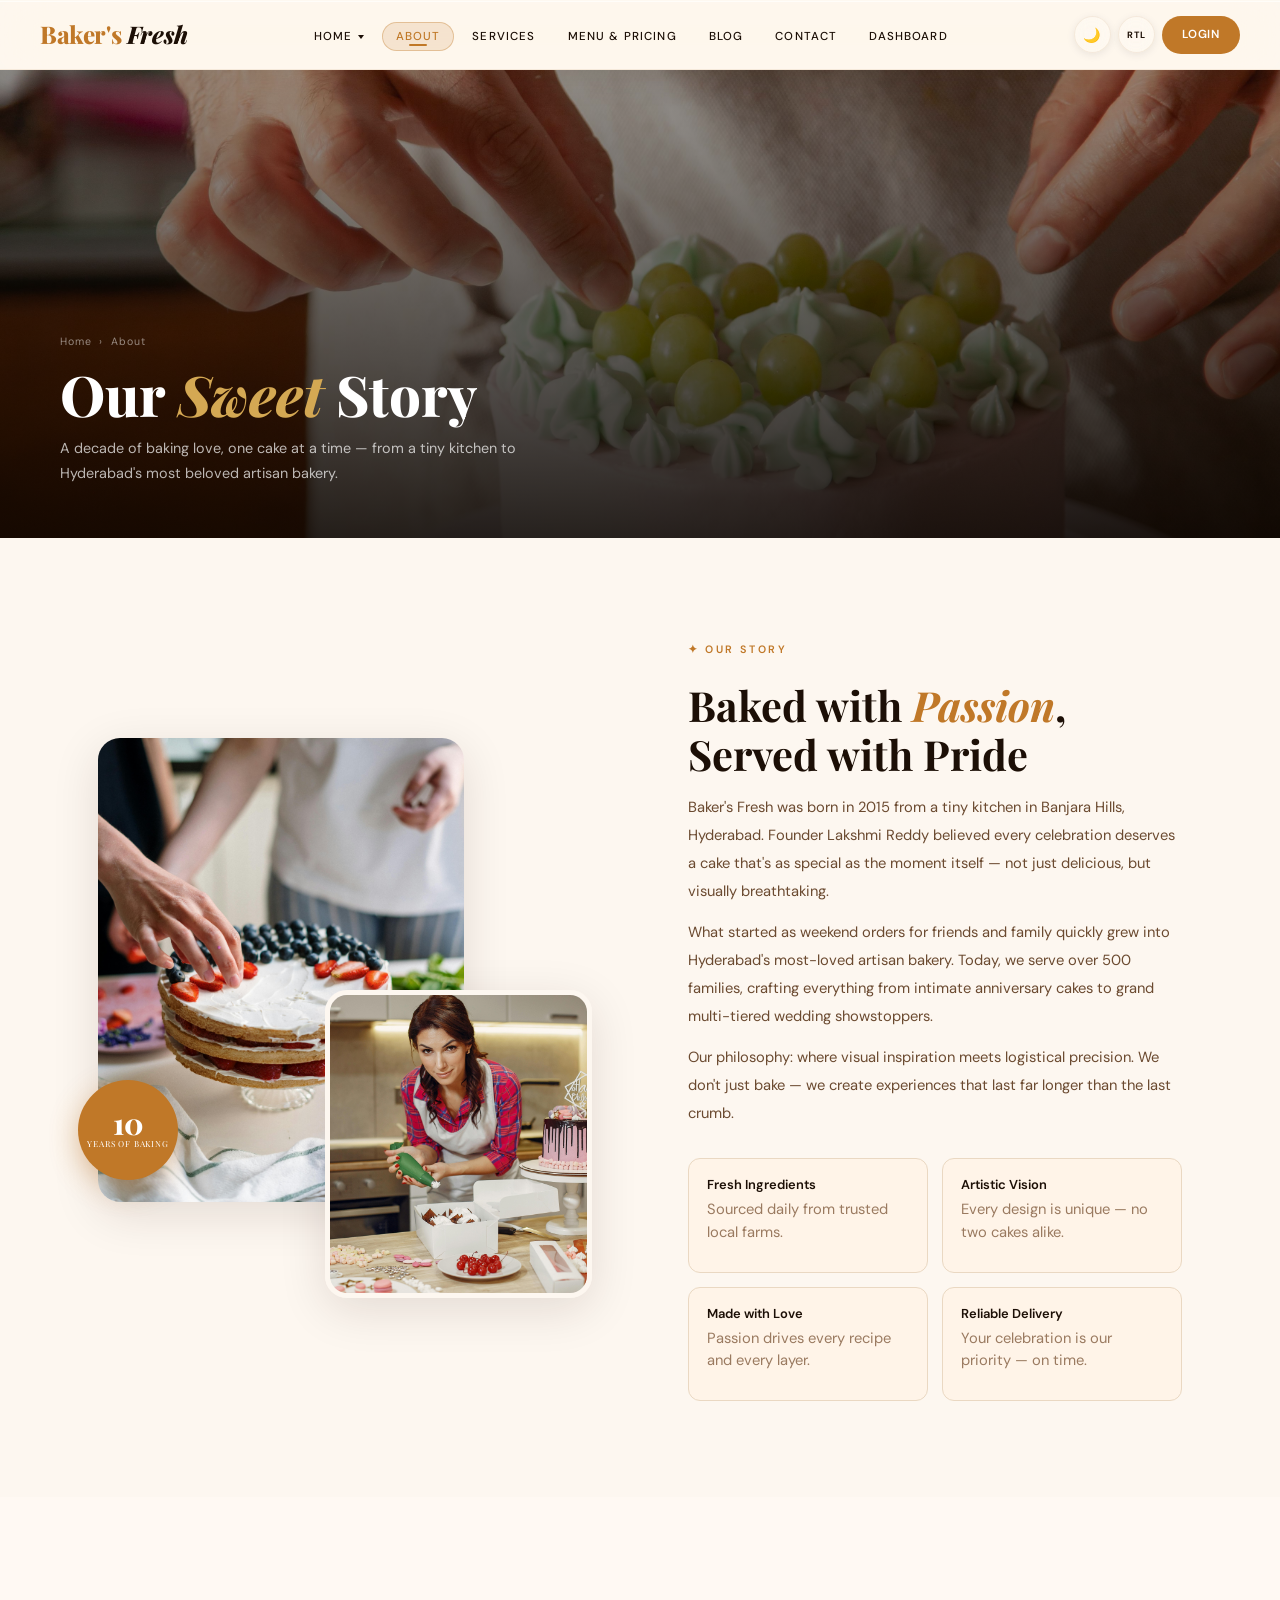
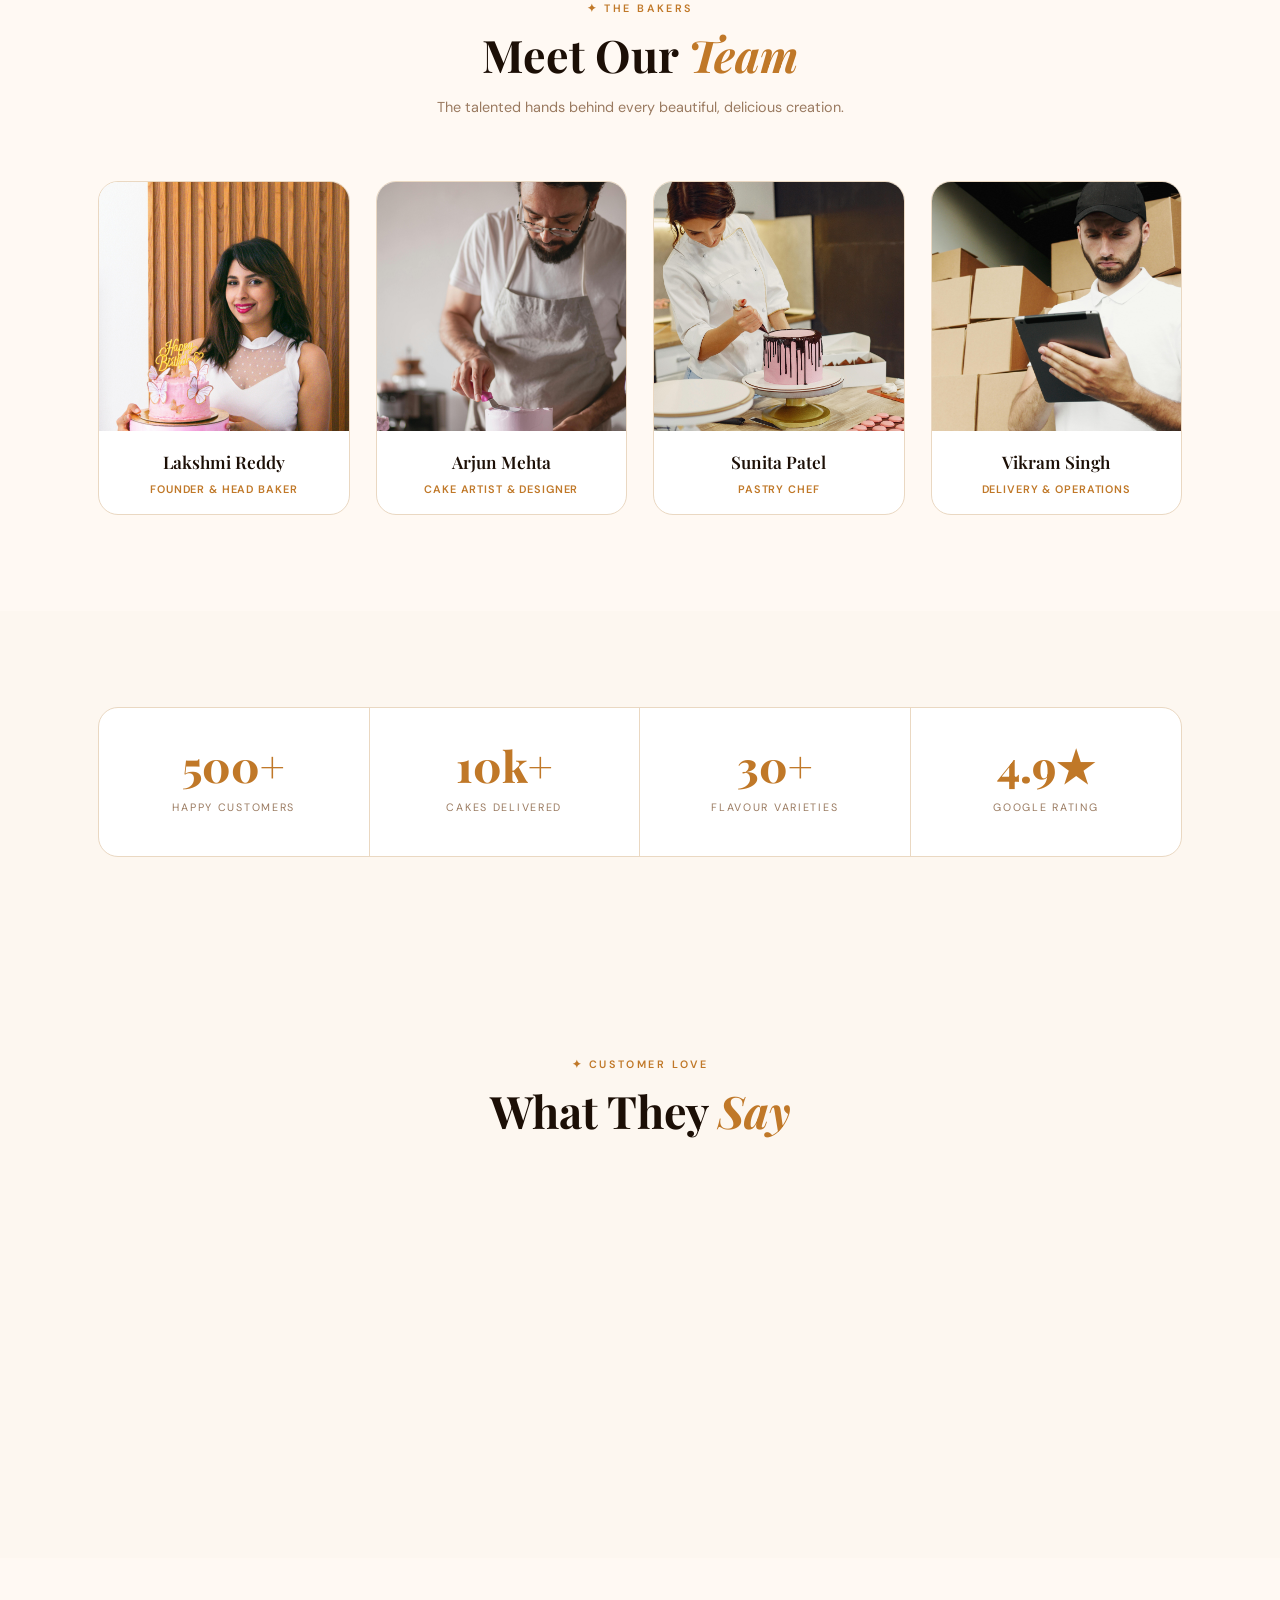
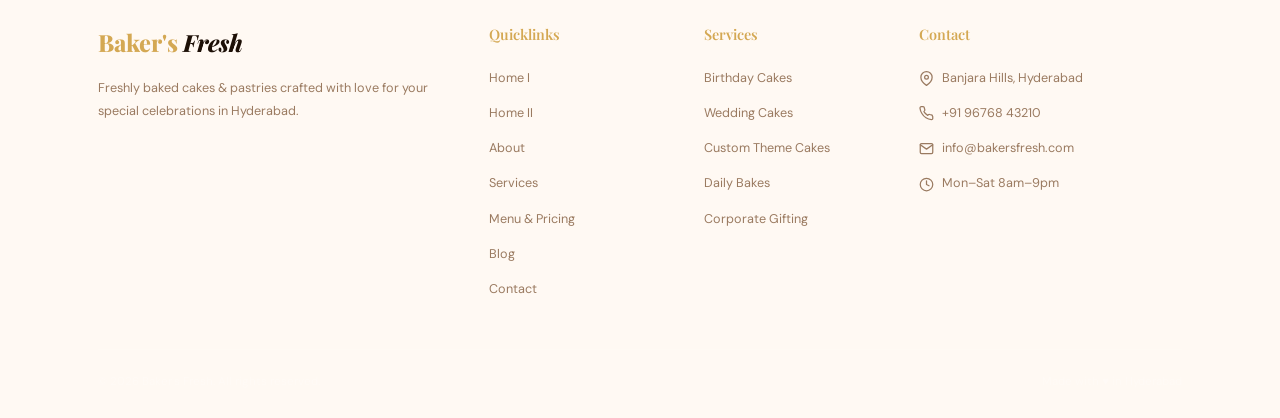
==== about.html @ ace57fab "Initial commit" ====
<!DOCTYPE html>
<html lang="en" data-theme="light" dir="ltr">
<head>
  <meta charset="UTF-8"><meta name="viewport" content="width=device-width, initial-scale=1.0">
  <title>About — Baker's Fresh</title>
  <link rel="icon" type="image/svg+xml" href="favicon.svg">
<link rel="shortcut icon" href="favicon.svg">
<link rel="apple-touch-icon" href="favicon.svg">
  <link rel="preconnect" href="https://fonts.googleapis.com">
  <link href="https://fonts.googleapis.com/css2?family=Playfair+Display:ital,wght@0,400;0,600;0,800;1,400;1,700&family=DM+Sans:wght@300;400;500;600&display=swap" rel="stylesheet">
  <link rel="stylesheet" href="css/global.css">
  <link rel="stylesheet" href="css/about.css">
</head>
<body>

<nav id="nav">
  <a class="logo" href="index.html">Baker's <span>Fresh</span></a>
  <ul class="nav-links">

    <li class="has-drop">
      <a href="index.html">Home</a>
      <div class="nav-dropdown">
        <a class="dd-item" href="index.html">Home I</a>
        <a class="dd-item" href="home2.html">Home II</a>
      </div>
    </li>

    <li><a href="about.html">About</a></li>
    <li><a href="services.html">Services</a></li>
    <li><a href="menu.html">Menu &amp; Pricing</a></li>
    <li><a href="blog.html">Blog</a></li>
    <li><a href="contact.html">Contact</a></li>
    <li><a href="dashboard.html">Dashboard</a></li>
  </ul>

  <div class="nav-r">
    <button class="icon-btn" id="theme-btn" onclick="toggleTheme()" title="Dark / Light">🌙</button>
    <button class="rtl-btn"  id="rtl-btn"   onclick="toggleRTL()"   title="RTL / LTR">RTL</button>
    <a href="login.html" class="btn btn-primary btn-sm">Login</a>
    <button class="ham" id="ham" onclick="toggleMob()"><span></span><span></span><span></span></button>
  </div>
</nav>

<div class="mob-nav" id="mob-nav">
  <button class="mob-dd-toggle" onclick="toggleMobDrop(this)">
    Home <span class="mob-dd-chevron">▼</span>
  </button>
  <div class="mob-dropdown">
    <a href="index.html"  onclick="closeMob()">Home I</a>
    <a href="home2.html"  onclick="closeMob()">Home II</a>
  </div>
  <a href="about.html"    onclick="closeMob()">About</a>
  <a href="services.html" onclick="closeMob()">Services</a>
  <a href="menu.html"     onclick="closeMob()">Menu &amp; Pricing</a>
  <a href="blog.html"     onclick="closeMob()">Blog</a>
  <a href="contact.html"  onclick="closeMob()">Contact</a>
  <a href="dashboard.html"onclick="closeMob()">Dashboard</a>
  <a href="login.html" class="btn btn-primary btn-sm">Login</a>
</div>

<div class="ph"><div class="ph-bg" style="background-image:url('Images/hero image.jpg')"></div><div class="ph-inner"><div class="crumb"><span class="cl" onclick="location.href='index.html'">Home</span><span>›</span><span>About</span></div><h1 class="ph-title">Our <em>Sweet</em> Story</h1><p class="ph-sub">A decade of baking love, one cake at a time — from a tiny kitchen to Hyderabad's most beloved artisan bakery.</p></div></div>

<section class="sec">
  <div class="wrap">
    <div class="about-story">
      <div class="about-imgs reveal">
        <img src="Images/mission.jpg" alt="Bakery" class="aimg-main" loading="lazy">
        <img src="Images/about.jpg" alt="Baking" class="aimg-sm" loading="lazy">
        <div class="a-badge"><b>10</b><small>Years of Baking</small></div>
      </div>
      <div class="about-txt reveal rd1">
        <div class="sec-tag">✦ Our Story</div>
        <h2>Baked with <em>Passion</em>,<br>Served with Pride</h2>
        <p style="margin-top:6px">Baker's Fresh was born in 2015 from a tiny kitchen in Banjara Hills, Hyderabad. Founder Lakshmi Reddy believed every celebration deserves a cake that's as special as the moment itself — not just delicious, but visually breathtaking.</p>
        <p>What started as weekend orders for friends and family quickly grew into Hyderabad's most-loved artisan bakery. Today, we serve over 500 families, crafting everything from intimate anniversary cakes to grand multi-tiered wedding showstoppers.</p>
        <p>Our philosophy: where visual inspiration meets logistical precision. We don't just bake — we create experiences that last far longer than the last crumb.</p>
        <div class="vals">
          <div class="val"><div class="val-txt"><h5>Fresh Ingredients</h5><p>Sourced daily from trusted local farms.</p></div></div>
          <div class="val"><div class="val-txt"><h5>Artistic Vision</h5><p>Every design is unique — no two cakes alike.</p></div></div>
          <div class="val"><div class="val-txt"><h5>Made with Love</h5><p>Passion drives every recipe and every layer.</p></div></div>
          <div class="val"><div class="val-txt"><h5>Reliable Delivery</h5><p>Your celebration is our priority — on time.</p></div></div>
        </div>
      </div>
    </div>
  </div>
</section>

<section class="sec sec-alt">
  <div class="wrap">
    <div class="sec-head reveal"><div class="sec-tag">✦ The Bakers</div><h2 class="sec-title">Meet Our <em>Team</em></h2><p class="sec-sub">The talented hands behind every beautiful, delicious creation.</p></div>
    <div class="team-grid">
      <div class="team-card reveal"><img src="Images/founder img.jpg" alt="Lakshmi" loading="lazy"><div class="team-info"><div class="team-name">Lakshmi Reddy</div><div class="team-role">Founder &amp; Head Baker</div></div></div>
      <div class="team-card reveal rd1"><img src="Images/cake artist.jpg" alt="Arjun" loading="lazy"><div class="team-info"><div class="team-name">Arjun Mehta</div><div class="team-role">Cake Artist &amp; Designer</div></div></div>
      <div class="team-card reveal rd2"><img src="Images/pastry chef.jpg" alt="Sunita" loading="lazy"><div class="team-info"><div class="team-name">Sunita Patel</div><div class="team-role">Pastry Chef</div></div></div>
      <div class="team-card reveal rd3"><img src="Images/deliver ops.jpg" alt="Vikram" loading="lazy"><div class="team-info"><div class="team-name">Vikram Singh</div><div class="team-role">Delivery &amp; Operations</div></div></div>
    </div>
  </div>
</section>

<section class="sec">
  <div class="wrap">
    <div class="stats-bar" style="border-radius:20px;overflow:hidden;border:1px solid var(--border)">
      <div class="stat-item reveal"><span class="stat-n">500+</span><span class="stat-l">Happy Customers</span></div>
      <div class="stat-item reveal rd1"><span class="stat-n">10k+</span><span class="stat-l">Cakes Delivered</span></div>
      <div class="stat-item reveal rd2"><span class="stat-n">30+</span><span class="stat-l">Flavour Varieties</span></div>
      <div class="stat-item reveal rd3"><span class="stat-n">4.9★</span><span class="stat-l">Google Rating</span></div>
    </div>
  </div>
</section>

<section class="sec">
  <div class="wrap">
    <div class="sec-head reveal"><div class="sec-tag">✦ Customer Love</div><h2 class="sec-title">What They <em>Say</em></h2></div>
    <div class="tgrid">
      <div class="tcard reveal"><div class="stars">★★★★★</div><div class="tquote">"The wedding cake was absolutely stunning. Every guest was amazed. Baker's Fresh turned our dream into reality — on time and flawlessly."</div><div class="tauthor"><img src="https://images.unsplash.com/photo-1494790108377-be9c29b29330?w=100&q=80" class="tav" alt="Priya" loading="lazy"><div><div class="tav-name">Priya Sharma</div><div class="tav-sub">Wedding Client, Hyderabad</div></div></div></div>
      <div class="tcard reveal rd1"><div class="stars">★★★★★</div><div class="tquote">"Ordered a Spider-Man cake for my son's birthday. The detail was incredible! He was speechless. Will always order from Baker's Fresh!"</div><div class="tauthor"><img src="https://images.unsplash.com/photo-1507003211169-0a1dd7228f2d?w=100&q=80" class="tav" alt="Rahul" loading="lazy"><div><div class="tav-name">Rahul Verma</div><div class="tav-sub">Birthday Order, Secunderabad</div></div></div></div>
      <div class="tcard reveal rd2"><div class="stars">★★★★★</div><div class="tquote">"The croissants are life-changing. I order every week. Nothing comes close to the freshness and buttery flavour. Absolute perfection!"</div><div class="tauthor"><img src="https://images.unsplash.com/photo-1438761681033-6461ffad8d80?w=100&q=80" class="tav" alt="Meera" loading="lazy"><div><div class="tav-name">Meera Pillai</div><div class="tav-sub">Regular Customer, Banjara Hills</div></div></div></div>
    </div>
  </div>
</section>

<footer>
  <div class="wrap">
    <div class="foot-grid">
      <div class="foot-brand">
        <a class="foot-logo" href="index.html">Baker's <span>Fresh</span></a>
        <p>Freshly baked cakes &amp; pastries crafted with love for your special celebrations in Hyderabad.</p>
       </div>
      <div class="foot-col"><h5>Quicklinks</h5><ul><li><a href="index.html">Home I</a></li>
        <li><a href="home2.html">Home II</a></li><li><a href="about.html">About</a></li><li><a href="services.html">Services</a></li><li><a href="menu.html">Menu &amp; Pricing</a></li><li><a href="blog.html">Blog</a></li><li><a href="contact.html">Contact</a></li></ul></div>
      <div class="foot-col">
        <h5>Services</h5>
        
        <ul>
          <li><a href="service-detail.html">Birthday Cakes</a></li>
          <li><a href="service-detail.html">Wedding Cakes</a></li>
          <li><a href="service-detail.html">Custom Theme Cakes</a></li>
          <li><a href="service-detail.html">Daily Bakes</a></li>
          <li><a href="service-detail.html">Corporate Gifting</a></li>
        </ul>
      </div>
       <div class="foot-col"><h5>Contact</h5><ul>
        <li><a><svg xmlns="http://www.w3.org/2000/svg" width="15" height="15" viewBox="0 0 24 24" fill="none" stroke="currentColor" stroke-width="2" stroke-linecap="round" stroke-linejoin="round" style="display:inline-block;vertical-align:middle;margin-right:8px;flex-shrink:0"><path d="M21 10c0 7-9 13-9 13s-9-6-9-13a9 9 0 0 1 18 0z"/><circle cx="12" cy="10" r="3"/></svg>Banjara Hills, Hyderabad</a></li>
        <li><a><svg xmlns="http://www.w3.org/2000/svg" width="15" height="15" viewBox="0 0 24 24" fill="none" stroke="currentColor" stroke-width="2" stroke-linecap="round" stroke-linejoin="round" style="display:inline-block;vertical-align:middle;margin-right:8px;flex-shrink:0"><path d="M22 16.92v3a2 2 0 0 1-2.18 2 19.79 19.79 0 0 1-8.63-3.07A19.5 19.5 0 0 1 4.64 12a19.79 19.79 0 0 1-3.07-8.67A2 2 0 0 1 3.55 1.18h3a2 2 0 0 1 2 1.72c.127.96.361 1.903.7 2.81a2 2 0 0 1-.45 2.11L7.91 8.91a16 16 0 0 0 6.08 6.08l.91-.91a2 2 0 0 1 2.11-.45c.907.339 1.85.573 2.81.7a2 2 0 0 1 1.72 2.01z"/></svg>+91 96768 43210</a></li>
        <li><a><svg xmlns="http://www.w3.org/2000/svg" width="15" height="15" viewBox="0 0 24 24" fill="none" stroke="currentColor" stroke-width="2" stroke-linecap="round" stroke-linejoin="round" style="display:inline-block;vertical-align:middle;margin-right:8px;flex-shrink:0"><path d="M4 4h16c1.1 0 2 .9 2 2v12c0 1.1-.9 2-2 2H4c-1.1 0-2-.9-2-2V6c0-1.1.9-2 2-2z"/><polyline points="22,6 12,13 2,6"/></svg>info@bakersfresh.com</a></li>
        <li><a><svg xmlns="http://www.w3.org/2000/svg" width="15" height="15" viewBox="0 0 24 24" fill="none" stroke="currentColor" stroke-width="2" stroke-linecap="round" stroke-linejoin="round" style="display:inline-block;vertical-align:middle;margin-right:8px;flex-shrink:0"><circle cx="12" cy="12" r="10"/><polyline points="12 6 12 12 16 14"/></svg>Mon–Sat 8am–9pm</a></li>
      </ul></div>
    </div>
    <div class="foot-bottom"><span>© 2026 Baker's Fresh. All rights reserved.</span><span>Made with ♥ in Hyderabad</span></div>
  </div>
</footer>
     
<script src="js/global.js"></script>
<script src="js/about.js"></script>
</body></html>
---- css/global.css ----
[data-theme="light"] {
  --bg:           #FDF7F0;
  --bg2:          #FFF9F3;
  --bg3:          #F5EAD8;
  --surface:      #FFFFFF;
  --surface2:     #FFF4E8;
  --border:       #EAD8C2;
  --text:         #1C0F06;
  --text2:        #6B4A30;
  --text3:        #9A7A60;
  --shadow:       rgba(44,16,6,.10);
  --cshadow:      0 12px 48px rgba(44,16,6,.12);
  --glass-bg:     rgba(253,247,240,0.52);
  --glass-border: rgba(232,213,190,0.42);
  --glass-blur:   saturate(200%) blur(24px);
  --glass-shadow: 0 8px 32px rgba(44,16,6,.10), 0 1px 0 rgba(255,255,255,.65) inset;
  --glass-mob:    rgba(253,247,240,0.88);
  --glass-logo:   rgba(255,255,255,0.22);
}
[data-theme="dark"] {
  --bg:           #120A03;
  --bg2:          #1A0F05;
  --bg3:          #271507;
  --surface:      #1F1008;
  --surface2:     #2E1A0A;
  --border:       #3D2010;
  --text:         #F7EDE0;
  --text2:        #C9A882;
  --text3:        #826650;
  --shadow:       rgba(0,0,0,.45);
  --cshadow:      0 12px 48px rgba(0,0,0,.45);
  --glass-bg:     rgba(14,6,2,0.42);
  --glass-border: rgba(80,40,16,0.35);
  --glass-blur:   saturate(180%) blur(24px);
  --glass-shadow: 0 8px 32px rgba(0,0,0,.38), 0 1px 0 rgba(255,255,255,.05) inset;
  --glass-mob:    rgba(14,6,2,0.88);
  --glass-logo:   rgba(255,255,255,0.08);
}

/* ── RESET ── */
*, *::before, *::after { box-sizing: border-box; margin: 0; padding: 0; }
html { scroll-behavior: smooth; }
body {
  font-family: 'DM Sans', sans-serif;
  background: var(--bg);
  color: var(--text);
  transition: background .35s, color .35s;
  overflow-x: hidden;
  line-height: 1.7;
  padding-top: 70px;
}
img { max-width: 100%; display: block; object-fit: cover; }
a { color: inherit; text-decoration: none; }
ul { list-style: none; }
button, input, select, textarea { font-family: 'DM Sans', sans-serif; }

/* ── LAYOUT UTILITIES ── */
.wrap       { max-width: 1180px; margin: 0 auto; padding: 0 48px; }
.sec        { padding: 96px 0; }
.sec-alt    { background: var(--bg2); }
.sec-head   { text-align: center; margin-bottom: 60px; }
.sec-tag {
  display: inline-block;
  font-size: .67rem; letter-spacing: .24em; text-transform: uppercase;
  color: #C07828; font-weight: 600; margin-bottom: 12px;
}
.sec-title {
  font-family: 'Playfair Display', serif;
  font-size: clamp(1.9rem, 3.5vw, 2.8rem);
  font-weight: 700; color: var(--text);
  margin-bottom: 12px; line-height: 1.18;
}
.sec-title em { font-style: italic; color: #C07828; }
.sec-sub {
  font-size: .9rem; color: var(--text3);
  max-width: 500px; margin: 0 auto; line-height: 1.85;
}

/* ── BUTTONS ── */
.btn {
  display: inline-flex; align-items: center; gap: 8px;
  padding: 13px 28px; border-radius: 100px;
  font-size: .79rem; font-weight: 600;
  letter-spacing: .07em; text-transform: uppercase;
  border: none; cursor: pointer;
  transition: all .28s cubic-bezier(.25,.8,.25,1);
  text-decoration: none; white-space: nowrap;
}
.btn-primary { background: #C07828; color: #fff; }
.btn-primary:hover { background: #9A5F18; transform: translateY(-2px); box-shadow: 0 8px 28px rgba(192,120,40,.38); }
.btn-outline { background: transparent; border: 1.5px solid #C07828; color: #C07828; }
.btn-outline:hover { background: #C07828; color: #fff; transform: translateY(-2px); }
.btn-ghost { background: rgba(255,255,255,.12); border: 1.5px solid rgba(255,255,255,.4); color: #fff; backdrop-filter: blur(6px); }
.btn-ghost:hover { background: rgba(255,255,255,.22); border-color: #fff; }
.btn-dark { background: var(--text); color: var(--bg); }
.btn-dark:hover { opacity: .82; transform: translateY(-2px); }
.btn-lg { padding: 15px 36px; font-size: .85rem; }
.btn-sm { padding: 9px 20px; font-size: .73rem; }

/* ── NAV ── */
#nav {
  position: fixed; top: 0; left: 0; right: 0; z-index: 1000;
  height: 70px;
  display: flex; align-items: center; justify-content: space-between;
  padding: 0 40px;
  background: var(--glass-bg);
  backdrop-filter: var(--glass-blur);
  -webkit-backdrop-filter: var(--glass-blur);
  border-bottom: 1px solid var(--glass-border);
  border-top: 1px solid rgba(255,255,255,.18);
  box-shadow: var(--glass-shadow);
  transition: background .4s ease, box-shadow .3s ease, border-color .4s ease;
}
#nav.stuck {
  background: var(--glass-bg);
  box-shadow: 0 12px 40px rgba(0,0,0,.14), 0 1px 0 rgba(255,255,255,.5) inset;
  border-bottom-color: rgba(192,120,40,.28);
}

.logo {
  font-family: 'Playfair Display', serif;
  font-size: 1.52rem; font-weight: 800;
  color: #C07828; letter-spacing: -.4px;
  cursor: pointer; white-space: nowrap; flex-shrink: 0;
  position: relative; z-index: 1;
}
.logo span { font-style: italic; color: var(--text); }

/* ── NAV LINKS ── */
.nav-links { display: flex; gap: 4px; align-items: center; }
.nav-links a {
  font-size: .72rem; font-weight: 500;
  letter-spacing: .1em; text-transform: uppercase;
  color: var(--text);
  position: relative;
  padding: 7px 14px;
  border-radius: 100px;
  transition: color .22s, background .22s;
  white-space: nowrap;
}
.nav-links a::before {
  content: '';
  position: absolute; inset: 0;
  border-radius: 100px;
  background: transparent;
  border: 1px solid transparent;
  transition: background .22s, border-color .22s;
}
.nav-links a:hover::before { background: rgba(192,120,40,.10); border-color: rgba(192,120,40,.22); }
.nav-links a.act::before   { background: rgba(192,120,40,.15); border-color: rgba(192,120,40,.35); }
.nav-links a:hover,
.nav-links a.act { color: #C07828; }

/* Active underline dot — only for non-dropdown links */
.nav-links a::after {
  content: '';
  position: absolute;
  bottom: 5px; left: 50%; transform: translateX(-50%);
  width: 0; height: 2px;
  background: #C07828; border-radius: 2px;
  transition: width .25s cubic-bezier(.25,.8,.25,1);
}
.nav-links a.act::after   { width: 18px; }
.nav-links a:hover::after { width: 18px; }

/* ── DROPDOWN LI ── */
.nav-links li { position: relative; list-style: none; }

.nav-links li.has-drop {
  /* Raise above siblings so hover area isn't clipped */
  z-index: 10;
  /* Extend hit-area downward to bridge gap to dropdown panel */
  padding-bottom: 14px;
  margin-bottom: -14px;
}
/* Elevate further when actively hovered */
.nav-links li.has-drop:hover { z-index: 1100; }

/* Dropdown chevron */
.nav-links li.has-drop > a::after {
  content: '';
  display: inline-block;
  width: 0; height: 0;
  border-left: 3.5px solid transparent;
  border-right: 3.5px solid transparent;
  border-top: 4.5px solid currentColor;
  margin-inline-start: 5px;
  vertical-align: middle;
  transition: transform .25s;
  position: static;
  bottom: auto; left: auto;
  transform: none;
  background: none;
  border-radius: 0;
}
.nav-links li.has-drop:hover > a::after { transform: rotate(180deg); }

/* JS-driven open class — primary trigger (reliable at all widths) */
.nav-links li.has-drop.open > a::after { transform: rotate(180deg); }

/* ── DROPDOWN PANEL ── */
.nav-dropdown {
  position: absolute;
  top: calc(100% + 0px);  /* flush — gap bridged by li padding-bottom */
  left: 50%;
  transform: translateX(-50%) translateY(-6px);
  min-width: 160px;
  background: var(--surface);
  border: 1px solid var(--border);
  border-radius: 14px;
  padding: 6px;
  box-shadow: 0 16px 48px var(--shadow);
  opacity: 0;
  visibility: hidden;
  pointer-events: none;
  transition: opacity .22s, transform .22s, visibility .22s;
  z-index: 2000;
}

/* Gap bridge pseudo-element */
.nav-dropdown::before {
  content: '';
  position: absolute;
  bottom: 100%;
  left: 0; right: 0;
  height: 18px;
  background: transparent;
  pointer-events: auto;
}

/* CSS :hover trigger (desktop, works when pointer is precise) */
.nav-links li.has-drop:hover > .nav-dropdown,
.nav-links li.has-drop > .nav-dropdown:hover {
  opacity: 1;
  visibility: visible;
  pointer-events: auto;
  transform: translateX(-50%) translateY(0);
}

/* JS .open class trigger (reliable fallback for all breakpoints) */
.nav-links li.has-drop.open > .nav-dropdown {
  opacity: 1;
  visibility: visible;
  pointer-events: auto;
  transform: translateX(-50%) translateY(0);
}

.dd-item {
  display: block;
  padding: 10px 14px;
  border-radius: 9px;
  font-size: .78rem; font-weight: 500;
  letter-spacing: .08em; text-transform: uppercase;
  color: var(--text2); text-decoration: none;
  transition: background .2s, color .2s;
  white-space: nowrap;
}
.dd-item:hover { background: rgba(192,120,40,.10); color: #C07828; }
.dd-item.act   { color: #C07828; }

/* ── MOBILE DROPDOWN TOGGLE ── */
.mob-dd-wrap { display: flex; flex-direction: column; border-bottom: 1px solid var(--border); }
.mob-dd-toggle {
  display: flex; align-items: center; justify-content: space-between;
  width: 100%; background: none; border: none;
  padding: 12px 10px;
  font-family: 'DM Sans', sans-serif;
  font-size: .8rem; font-weight: 500; letter-spacing: .1em; text-transform: uppercase;
  color: var(--text2); cursor: pointer; text-align: start; transition: color .2s;
}
.mob-dd-toggle:hover { color: #C07828; }
.mob-dd-chevron { font-size: .6rem; color: var(--text3); transition: transform .25s; }
.mob-dd-toggle.open .mob-dd-chevron { transform: rotate(180deg); }
.mob-dropdown { display: none; flex-direction: column; background: rgba(192,120,40,.04); }
.mob-dropdown a { padding: 10px 10px 10px 26px; border: none; font-size: .76rem; color: var(--text2); transition: color .2s, padding-inline-start .2s; }
.mob-dropdown a:hover { color: #C07828; padding-inline-start: 32px; }

/* ── NAV RIGHT ── */
.nav-r { display: flex; align-items: center; gap: 7px; flex-shrink: 0; }
.icon-btn {
  width: 37px; height: 37px; border-radius: 50%;
  background: rgba(255,255,255,.14); border: 1px solid var(--glass-border);
  display: flex; align-items: center; justify-content: center;
  font-size: .88rem; cursor: pointer; transition: all .25s; color: var(--text);
  backdrop-filter: blur(8px); -webkit-backdrop-filter: blur(8px);
  box-shadow: 0 2px 8px rgba(0,0,0,.08);
}
.icon-btn:hover { background: #C07828; color: #fff; border-color: #C07828; transform: scale(1.1); box-shadow: 0 4px 16px rgba(192,120,40,.4); }
.rtl-btn {
  width: 37px; height: 37px; border-radius: 50%;
  background: rgba(255,255,255,.14); border: 1px solid var(--glass-border);
  display: flex; align-items: center; justify-content: center;
  font-size: .57rem; font-weight: 700; letter-spacing: .04em;
  cursor: pointer; transition: all .25s; color: var(--text);
  backdrop-filter: blur(8px); -webkit-backdrop-filter: blur(8px);
  box-shadow: 0 2px 8px rgba(0,0,0,.08);
}
.rtl-btn:hover { background: #C07828; color: #fff; border-color: #C07828; transform: scale(1.1); box-shadow: 0 4px 16px rgba(192,120,40,.4); }
.ham {
  display: none; flex-direction: column; gap: 5px;
  cursor: pointer; padding: 6px;
  background: rgba(255,255,255,.14); border: 1px solid var(--glass-border);
  border-radius: 10px; backdrop-filter: blur(8px); -webkit-backdrop-filter: blur(8px);
  transition: all .25s;
}
.ham:hover { background: rgba(192,120,40,.15); border-color: rgba(192,120,40,.3); }
.ham span { display: block; width: 22px; height: 2px; background: var(--text); border-radius: 2px; transition: all .3s; }

/* ── MOBILE NAV ── */
.mob-nav {
  display: none;
  position: fixed; top: 70px; left: 8px; right: 8px;
  border-radius: 18px;
  background: var(--glass-mob);
  backdrop-filter: var(--glass-blur);
  -webkit-backdrop-filter: var(--glass-blur);
  border: 1px solid var(--glass-border);
  box-shadow: 0 16px 48px rgba(0,0,0,.18), 0 1px 0 rgba(255,255,255,.5) inset;
  flex-direction: column; z-index: 999;
  padding: 10px 20px 18px;
  overflow: hidden;
}
.mob-nav.open { display: flex; animation: mobIn .25s ease both; }
@keyframes mobIn {
  from { opacity: 0; transform: translateY(-8px) scale(.98); }
  to   { opacity: 1; transform: translateY(0) scale(1); }
}
.mob-nav a {
  font-size: .78rem; font-weight: 500; letter-spacing: .1em; text-transform: uppercase;
  color: var(--text2); padding: 13px 10px;
  border-bottom: 1px solid rgba(192,120,40,.12);
  transition: color .2s, padding-left .2s;
  border-radius: 8px; margin: 1px 0;
}
.mob-nav a:last-child { border-bottom: none; }
.mob-nav a:hover { color: #C07828; padding-left: 18px; background: rgba(192,120,40,.08); }
.mob-nav a.act  { color: #C07828; }
[dir="rtl"] .mob-nav a:hover { padding-left: 10px; padding-right: 18px; }

/* ── PAGE HERO ── */
.ph { position: relative; height: 52vh; min-height: 360px; display: flex; align-items: flex-end; overflow: hidden; padding-bottom: 52px; }
.ph-bg { position: absolute; inset: 0; background-size: cover; background-position: center; }
.ph-bg::after { content: ''; position: absolute; inset: 0; background: linear-gradient(to top, rgba(10,4,0,.88) 0%, rgba(10,4,0,.35) 100%); }
.ph-inner { position: relative; z-index: 2; padding: 0 60px; animation: slideUp .8s ease both; }
.crumb { display: flex; align-items: center; gap: 8px; font-size: .66rem; color: rgba(255,255,255,.5); letter-spacing: .08em; margin-bottom: 12px; }
.crumb .cl { cursor: pointer; transition: color .2s; }
.crumb .cl:hover { color: rgba(255,255,255,.85); }
.ph-title { font-family: 'Playfair Display', serif; font-size: clamp(2rem, 5vw, 3.5rem); font-weight: 800; color: #fff; line-height: 1.12; margin-bottom: 10px; }
.ph-title em { font-style: italic; color: #D4A853; }
.ph-sub { font-size: .9rem; color: rgba(255,255,255,.7); max-width: 520px; line-height: 1.75; }

/* ── STATS BAR ── */
.stats-bar { display: grid; grid-template-columns: repeat(4,1fr); background: var(--surface); border-top: 1px solid var(--border); border-bottom: 1px solid var(--border); }
.stat-item { padding: 36px 20px; text-align: center; border-right: 1px solid var(--border); transition: background .25s; cursor: default; }
.stat-item:last-child { border-right: none; }
.stat-item:hover { background: var(--surface2); }
.stat-n { font-family: 'Playfair Display', serif; font-size: 2.7rem; font-weight: 800; color: #C07828; line-height: 1; display: block; margin-bottom: 5px; }
.stat-l { font-size: .67rem; letter-spacing: .16em; text-transform: uppercase; color: var(--text3); }

/* ── PROMO BAR ── */
.promo { background: linear-gradient(125deg, #C07828 0%, #E09040 100%); padding: 32px 48px; display: flex; align-items: center; justify-content: center; gap: 26px; flex-wrap: wrap; text-align: center; position: relative; overflow: hidden; }
.promo-txt { font-family: 'Playfair Display', serif; font-size: 1.55rem; font-weight: 700; color: #fff; }
.code-box { display: inline-flex; align-items: center; gap: 10px; background: rgba(255,255,255,.18); border: 1.5px dashed rgba(255,255,255,.55); padding: 8px 18px; border-radius: 9px; }
.code-box strong { font-size: .92rem; color: #fff; letter-spacing: .12em; }
.code-copy { background: rgba(255,255,255,.22); border: none; color: #fff; padding: 3px 11px; border-radius: 5px; font-size: .65rem; font-weight: 600; cursor: pointer; transition: background .2s; text-transform: uppercase; letter-spacing: .06em; }
.code-copy:hover { background: rgba(255,255,255,.4); }

/* ── FEATURE CARDS ── */
.feat-grid { display: grid; grid-template-columns: repeat(3,1fr); gap: 26px; }
.fcard { padding: 36px 28px; border-radius: 22px; text-align: center; background: var(--surface); border: 1px solid var(--border); transition: all .38s; position: relative; overflow: hidden; }
.fcard::after { content: ''; position: absolute; bottom: 0; left: 0; right: 0; height: 3px; background: linear-gradient(90deg,#C07828,#D4A853); transform: scaleX(0); transition: transform .38s; transform-origin: left; }
.fcard:hover { transform: translateY(-7px); box-shadow: var(--cshadow); }
.fcard:hover::after { transform: scaleX(1); }
.ficon { width: 60px; height: 60px; border-radius: 14px; background: var(--bg3); margin: 0 auto 18px; display: flex; align-items: center; justify-content: center; font-size: 1.7rem; transition: all .38s; }
.fcard:hover .ficon { background: #C07828; transform: scale(1.12); }
.ftitle { font-family: 'Playfair Display', serif; font-size: 1.15rem; font-weight: 600; color: var(--text); margin-bottom: 9px; }
.fdesc { font-size: .82rem; color: var(--text3); line-height: 1.75; }

/* ── CTA FULL WIDTH ── */
.cta-fw { position: relative; min-height: 480px; display: flex; align-items: center; overflow: hidden; }
.cta-fw-bg { position: absolute; inset: 0; background: url('Images/cta-cake.jpg') center/cover; }
.cta-fw-bg::after { content: ''; position: absolute; inset: 0; background: linear-gradient(110deg,rgba(10,4,0,.93) 0%,rgba(10,4,0,.65) 100%); }
.cta-inner { position: relative; z-index: 2; padding: 80px 60px; max-width: 640px; }
.cta-tag { color: #D4A853; font-size: .66rem; letter-spacing: .22em; text-transform: uppercase; font-weight: 600; margin-bottom: 12px; display: block; }
.cta-inner h2 { font-family: 'Playfair Display', serif; font-size: clamp(1.8rem,3.5vw,2.8rem); font-weight: 800; color: #fff; margin-bottom: 16px; line-height: 1.18; }
.cta-inner h2 em { font-style: italic; color: #D4A853; }
.cta-inner p { font-size: .9rem; color: rgba(255,255,255,.72); line-height: 1.85; margin-bottom: 30px; max-width: 420px; }
.cta-btns { display: flex; gap: 14px; flex-wrap: wrap; }

/* ── NEWSLETTER ── */
.nl { background: linear-gradient(125deg,#C07828 0%,#9A5F18 100%); padding: 76px 0; text-align: center; }
.nl-inner { max-width: 540px; margin: 0 auto; padding: 0 24px; }
.nl-inner h2 { font-family: 'Playfair Display', serif; font-size: 2.2rem; font-weight: 700; color: #fff; margin-bottom: 10px; }
.nl-inner h2 em { font-style: italic; }
.nl-inner p { color: rgba(255,255,255,.78); font-size: .9rem; margin-bottom: 26px; }
.nl-form { display: flex; border-radius: 100px; overflow: hidden; background: #fff; max-width: 400px; margin: 0 auto; }
.nl-form input { flex: 1; padding: 13px 20px; border: none; outline: none; font-size: .85rem; color: #1C0F06; background: transparent; }
.nl-form input::placeholder { color: #9A7A60; }
.nl-form button { padding: 0 24px; background: #C07828; border: none; color: #fff; font-size: .73rem; font-weight: 600; letter-spacing: .07em; text-transform: uppercase; cursor: pointer; transition: background .2s; white-space: nowrap; }
.nl-form button:hover { background: #9A5F18; }

/* ── FOOTER ── */
footer { background: var(--bg2); color: rgba(255,255,255,.52); padding: 64px 0 26px; }
.foot-grid { display: grid; grid-template-columns: 2fr 1fr 1fr 1.5fr; gap: 40px; margin-bottom: 48px; }
.foot-logo { font-family: 'Playfair Display', serif; font-size: 1.48rem; font-weight: 800; color: #D4A853; display: inline-block; }
.foot-logo span { font-style: italic; color: var(--text); }
.foot-brand p { font-size: .79rem; line-height: 1.85; margin-top: 13px; color: var(--text3); }
.foot-col h5 { font-family: 'Playfair Display', serif; font-size: .9rem; font-weight: 600; color: #D4A853; margin-bottom: 16px; }
.foot-col ul { display: flex; flex-direction: column; gap: 8px; }
.foot-col a { font-size: .79rem; color: var(--text3); transition: color .2s; }
.foot-col a:hover { color: #D4A853; }
.foot-bottom { border-top: 1px solid rgba(255,255,255,.08); padding-top: 22px; display: flex; justify-content: space-between; align-items: center; font-size: .72rem; color: rgba(255,255,255,.26); flex-wrap: wrap; gap: 8px; }

/* ── ANIMATIONS ── */
@keyframes slideUp { from { opacity: 0; transform: translateY(32px); } to { opacity: 1; transform: none; } }
@keyframes fadeIn  { from { opacity: 0; } to { opacity: 1; } }
@keyframes sPulse  { 0%,100% { opacity:.5; transform:scaleY(1); } 50% { opacity:1; transform:scaleY(1.35); } }

.reveal { opacity: 0; transform: translateY(20px); transition: opacity .65s ease, transform .65s ease; }
.reveal.in { opacity: 1; transform: none; }
.rd1 { transition-delay: .1s; }
.rd2 { transition-delay: .2s; }
.rd3 { transition-delay: .3s; }
.rd4 { transition-delay: .4s; }

/* ── RTL ── */
[dir="rtl"] .steps::before   { transform: scaleX(-1); }
[dir="rtl"] .val:hover        { transform: translateX(-4px); }
[dir="rtl"] .feat-row:hover   { transform: translateX(-4px); }
[dir="rtl"] .ci:hover         { transform: translateX(-5px); }

/* ── RESPONSIVE ── */
/* ── DESKTOP RESET — ensure hamburger never shows above mobile breakpoint ── */
@media (min-width: 769px) {
  .ham        { display: none !important; }
  .nav-links  { display: flex; }
  .nav-r .btn { display: inline-flex; }
  .rtl-btn    { display: flex; }
}

@media (max-width: 1060px) {
  .wrap { padding: 0 30px; }
  .foot-grid { grid-template-columns: 1fr 1fr; gap: 26px; }
  .ph-inner { padding: 0 30px; }
  .cta-inner { padding: 60px 30px; }
  #nav { padding: 0 28px; }
  .nav-links { gap: 0; }
  .nav-links a { padding: 7px 10px; font-size: .68rem; }

  /* Keep dropdown z-index elevated at tighter nav widths */
  .nav-links li.has-drop { z-index: 10; }
  .nav-links li.has-drop:hover { z-index: 1100; }
}

@media (max-width: 768px) {
  .nav-links { display: none; }
  .ham { display: flex; }
  .nav-r .btn { display: none; }   /* hides Login button only */
  .rtl-btn { display: flex; }      /* RTL toggle always visible */
  .wrap { padding: 0 18px; }
  .sec { padding: 60px 0; }
  .feat-grid { grid-template-columns: 1fr; }
  .foot-grid { grid-template-columns: 1fr; }
  .stats-bar { grid-template-columns: 1fr 1fr; }
  .stat-item { border-right: none !important; border-bottom: 1px solid var(--border); }
  .stat-item:last-child { border-bottom: none; }
  .promo { flex-direction: column; gap: 14px; padding: 26px 18px; }
  .ph-inner { padding: 0 20px; }
  .cta-inner { padding: 40px 20px; }
  #nav { padding: 0 18px; }
}
---- css/about.css ----
.about-story { display: grid; grid-template-columns: 1fr 1fr; gap: 76px; align-items: center; }
.about-imgs { position: relative; height: 490px; }
.aimg-main {
  position: absolute; top: 0; inset-inline-start: 0;
  width: 72%; height: 81%; border-radius: 22px; box-shadow: var(--cshadow);
}
.aimg-sm {
  position: absolute; bottom: 0; inset-inline-end: 0;
  width: 52%; height: 53%; border-radius: 22px;
  box-shadow: var(--cshadow); border: 5px solid var(--bg);
}
.a-badge {
  position: absolute; bottom: 105px; inset-inline-start: -16px;
  background: #C07828; color: #fff; width: 92px; height: 92px; border-radius: 50%;
  display: flex; flex-direction: column; align-items: center; justify-content: center;
  font-family: 'Playfair Display', serif;
  box-shadow: 0 8px 28px rgba(192,120,40,.42); z-index: 2;
}
.a-badge b     { font-size: 1.65rem; font-weight: 800; line-height: 1; }
.a-badge small { font-size: .5rem; letter-spacing: .1em; text-transform: uppercase; text-align: center; }

.about-txt h2 {
  font-family: 'Playfair Display', serif;
  font-size: clamp(1.8rem, 3vw, 2.5rem); margin: 10px 0 16px; line-height: 1.18;
}
.about-txt h2 em { font-style: italic; color: #C07828; }
.about-txt p { font-size: .89rem; color: var(--text2); line-height: 1.9; margin-bottom: 13px; }


.vals { display: grid; grid-template-columns: 1fr 1fr; gap: 12px; margin-top: 26px; }
.val {
  display: flex; align-items: flex-start; gap: 11px; padding: 13px 15px;
  border-radius: 12px; background: var(--surface2);
  border: 1px solid var(--border); transition: all .28s;
}
.val:hover { border-color: #C07828; transform: translateX(4px); }
.val-ico { font-size: 1.3rem; flex-shrink: 0; margin-top: 1px; }
.val-txt h5 { font-size: .81rem; font-weight: 600; color: var(--text); margin-bottom: 2px; }
.val-txt p  { font-size: .74rem; color: var(--text3); line-height: 1.55; }


.team-grid { display: grid; grid-template-columns: repeat(4,1fr); gap: 20px; }
.team-card {
  border-radius: 20px; overflow: hidden;
  background: var(--surface); border: 1px solid var(--border);
  text-align: center; transition: all .38s; cursor: pointer;
}
.team-card:hover { transform: translateY(-8px); box-shadow: var(--cshadow); }
.team-card img { width: 100%; aspect-ratio: 1; transition: transform .45s; }
.team-card:hover img { transform: scale(1.06); }
.team-info { padding: 16px 12px; }
.team-name { font-family: 'Playfair Display', serif; font-size: 1.02rem; font-weight: 600; color: var(--text); margin-bottom: 3px; }
.team-role { font-size: .68rem; color: #C07828; font-weight: 600; letter-spacing: .08em; text-transform: uppercase; }
/* ── TESTIMONIALS ── */
.tgrid { display: grid; grid-template-columns: repeat(3,1fr); gap: 22px; }
.tcard { padding: 28px; border-radius: 20px; background: var(--surface); border: 1px solid var(--border); transition: all .3s; }
.tcard:hover { transform: translateY(-5px); box-shadow: var(--cshadow); }
.stars { color: #D4A853; font-size: .95rem; letter-spacing: 2px; margin-bottom: 13px; }
.tquote { font-size: .87rem; color: var(--text2); line-height: 1.85; font-style: italic; margin-bottom: 18px; }
.tauthor { display: flex; align-items: center; gap: 11px; }
.tav { width: 42px; height: 42px; border-radius: 50%; object-fit: cover; border: 2px solid var(--border); }
.tav-name { font-size: .83rem; font-weight: 600; color: var(--text); }
.tav-sub { font-size: .7rem; color: var(--text3); }

[dir="rtl"] .aimg-main { inset-inline-start: auto; inset-inline-end: 0; }
[dir="rtl"] .val:hover  { transform: translateX(-4px); }

@media (min-width: 1280px) {


  .about-story { gap: 96px; }
  .about-imgs  { height: 560px; }
  .aimg-main   { width: 74%; height: 83%; }
  .aimg-sm     { width: 54%; height: 55%; }

  .a-badge {
    width: 100px; height: 100px;
    bottom: 118px; inset-inline-start: -20px;
  }
  .a-badge b     { font-size: 1.85rem; }
  .a-badge small { font-size: .52rem; }

  
  .about-txt h2 { font-size: 2.6rem; }
  .about-txt p  { font-size: .92rem; }

  
  .vals { gap: 14px; margin-top: 30px; }
  .val  { padding: 15px 18px; }

  
  .team-grid { gap: 26px; }
  .team-name { font-size: 1.08rem; }

 
  .tgrid  { gap: 28px; }
  .tquote { font-size: .91rem; }
}



@media (min-width: 1024px) and (max-width: 1279px) {

  
  .about-story { gap: 52px; }
  .about-imgs  { height: 460px; }

 
  .a-badge { bottom: 98px; inset-inline-start: -10px; }

 
  .about-txt h2 { font-size: clamp(1.7rem, 2.8vw, 2.2rem); }
  .about-txt p  { font-size: .87rem; }

  /* Values */
  .vals { gap: 10px; }
  .val  { padding: 12px 13px; }

  /* Team — keep 4-col, tighten gap */
  .team-grid { gap: 16px; }
  .team-name { font-size: .97rem; }
  .team-role { font-size: .64rem; }

  /* Testimonials */
  .tgrid  { gap: 18px; }
  .tquote { font-size: .84rem; }
}




@media (min-width: 640px) and (max-width: 1023px) {

  
  .nav-links       { display: none; }
  .ham             { display: flex; }
  .nav-r .btn      { display: none; }
  #nav             { padding: 0 28px; }

 
  .about-story     { grid-template-columns: 1fr; gap: 40px; }
  .about-imgs      { height: 320px; }

  .a-badge {
    bottom: 62px; inset-inline-start: 0;
    width: 82px;  height: 82px;
  }
  .a-badge b     { font-size: 1.45rem; }
  .a-badge small { font-size: .47rem; }

  .about-txt h2 { font-size: clamp(1.7rem, 4vw, 2.2rem); }
  .about-txt p  { font-size: .88rem; }


  .vals { grid-template-columns: 1fr 1fr; gap: 10px; }
  .val  { padding: 12px 14px; }

 
  .team-grid { grid-template-columns: repeat(2, 1fr); gap: 18px; }
  .team-name { font-size: 1rem; }


  .tgrid { grid-template-columns: repeat(2, 1fr); gap: 18px; }
  .tgrid .tcard:nth-child(3) {
    grid-column: 1 / -1;
    max-width: 500px;
    justify-self: center;
  }
  .tquote { font-size: .84rem; }
  .tcard  { padding: 24px 20px; }
}

@media (max-width: 639px) {

  
  .ph { height: 44vh; min-height: 260px; padding-bottom: 36px; }
  .ph-inner { padding: 0 18px; }
  .ph-title { font-size: clamp(1.7rem, 7vw, 2.4rem); }
  .ph-sub   { font-size: .82rem; max-width: 100%; }

 
  .about-story {
    grid-template-columns: 1fr;
    gap: 32px;
  }
  .about-imgs { height: 240px; }


  .aimg-main { width: 76%; height: 80%; border-radius: 16px; }
  .aimg-sm   { width: 54%; height: 52%; border-radius: 16px; border-width: 3px; }

  .a-badge {
    width: 76px; height: 76px;
    bottom: 48px; inset-inline-start: 0;
    box-shadow: 0 6px 20px rgba(192,120,40,.38);
  }
  .a-badge b     { font-size: 1.3rem; }
  .a-badge small { font-size: .44rem; }

 
  .about-txt h2 { font-size: clamp(1.6rem, 6.5vw, 2rem); }
  .about-txt p  { font-size: .86rem; line-height: 1.82; }

  
  .vals { grid-template-columns: 1fr; gap: 9px; margin-top: 20px; }
  .val  { padding: 12px 14px; }
  .val-ico      { font-size: 1.15rem; }
  .val-txt h5   { font-size: .79rem; }
  .val-txt p    { font-size: .72rem; }

  .team-grid { grid-template-columns: repeat(2, 1fr); gap: 12px; }
  .team-info { padding: 12px 8px; }
  .team-name { font-size: .88rem; }
  .team-role { font-size: .6rem; }

  
  .stats-bar { grid-template-columns: 1fr 1fr; }
  .stat-item {
    padding: 24px 12px;
    border-right: none !important;
    border-bottom: 1px solid var(--border);
  }
  .stat-item:nth-child(odd)  { border-right: 1px solid var(--border) !important; }
  .stat-item:last-child      { border-bottom: none; }
  .stat-n { font-size: 1.9rem; }
  .stat-l { font-size: .6rem; }


  .tgrid  { grid-template-columns: 1fr; gap: 12px; }
  .tcard  { padding: 20px 16px; }
  .tquote { font-size: .82rem; line-height: 1.75; }
  .stars  { font-size: .88rem; margin-bottom: 10px; }
  .tav    { width: 36px; height: 36px; }
  .tav-name { font-size: .79rem; }
  .tav-sub  { font-size: .66rem; }
}



[dir="rtl"] .aimg-main {
  inset-inline-start: auto;
  inset-inline-end: 0;
}
[dir="rtl"] .a-badge {
  inset-inline-start: auto;
  inset-inline-end: -16px;
}
[dir="rtl"] .val:hover { transform: translateX(-4px); }

@media (max-width: 1023px) {
  [dir="rtl"] .a-badge {
    inset-inline-end: 0;
    inset-inline-start: auto;
  }
}
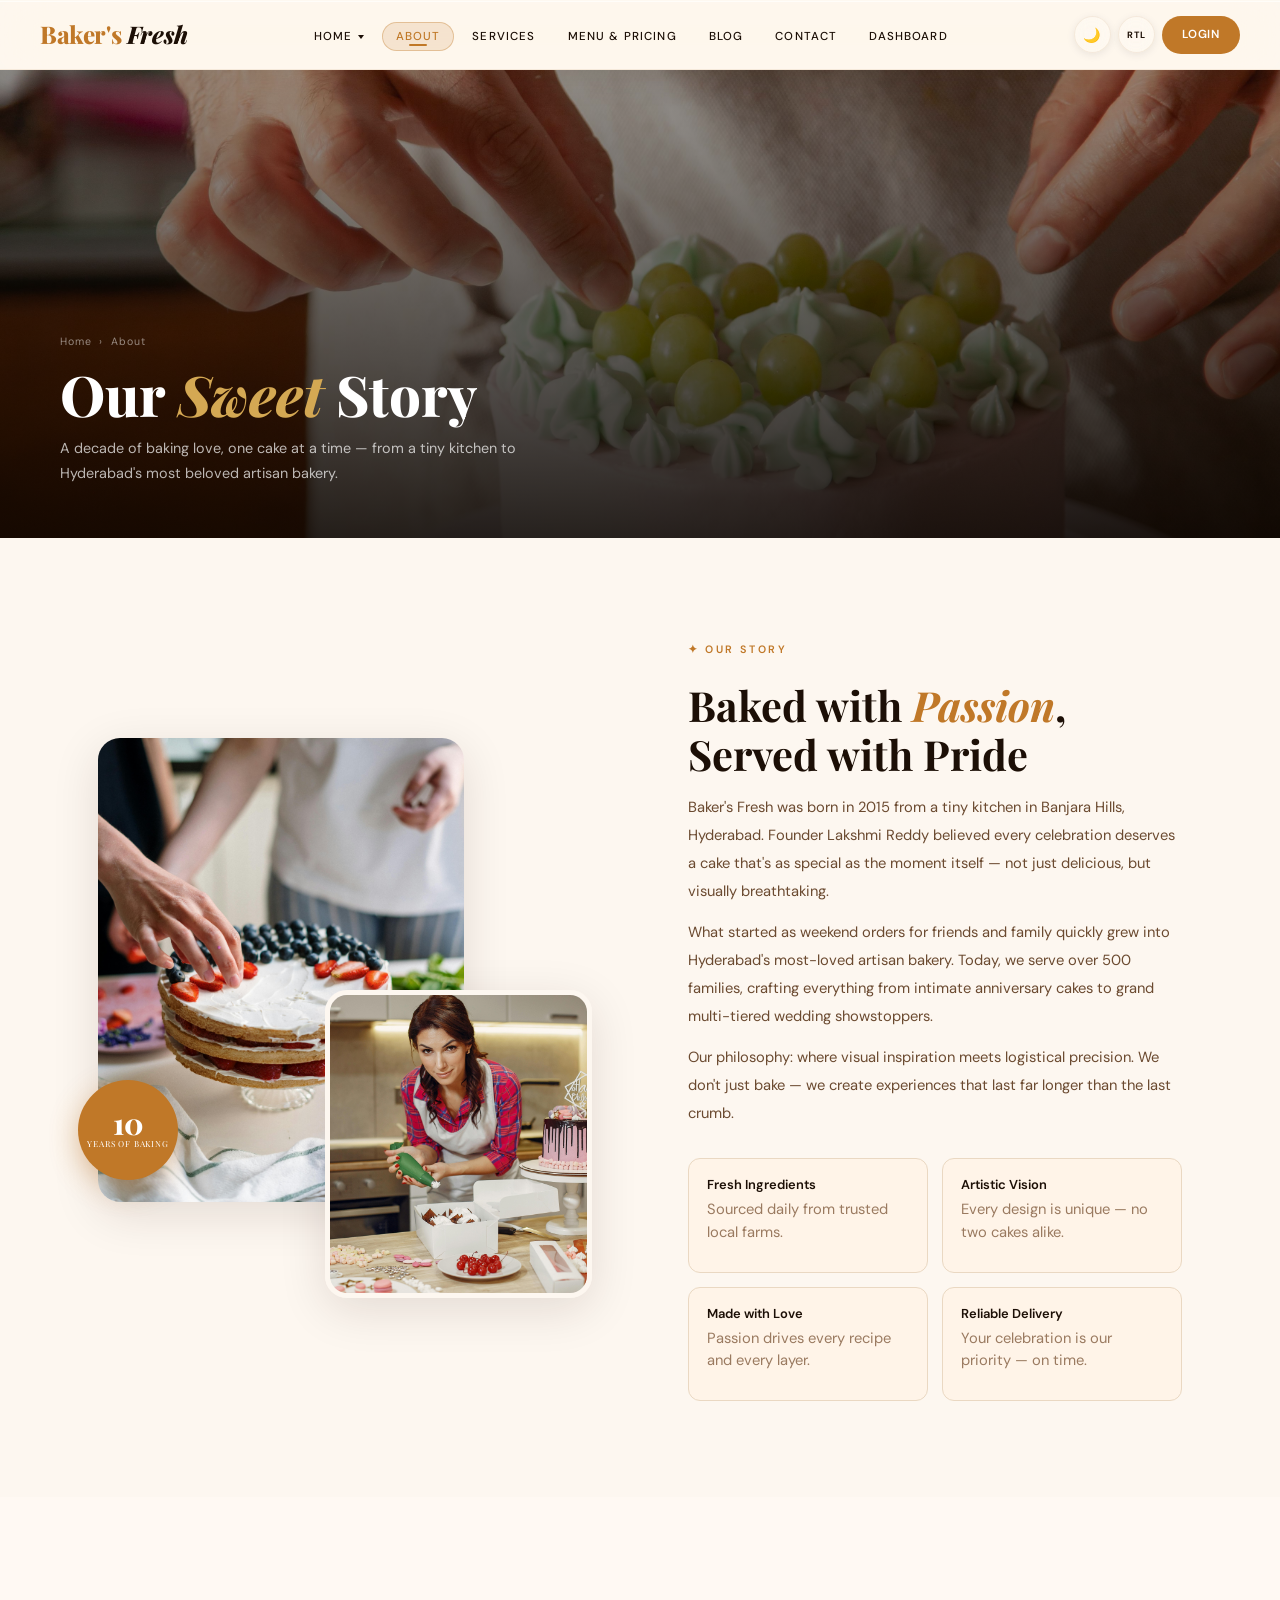
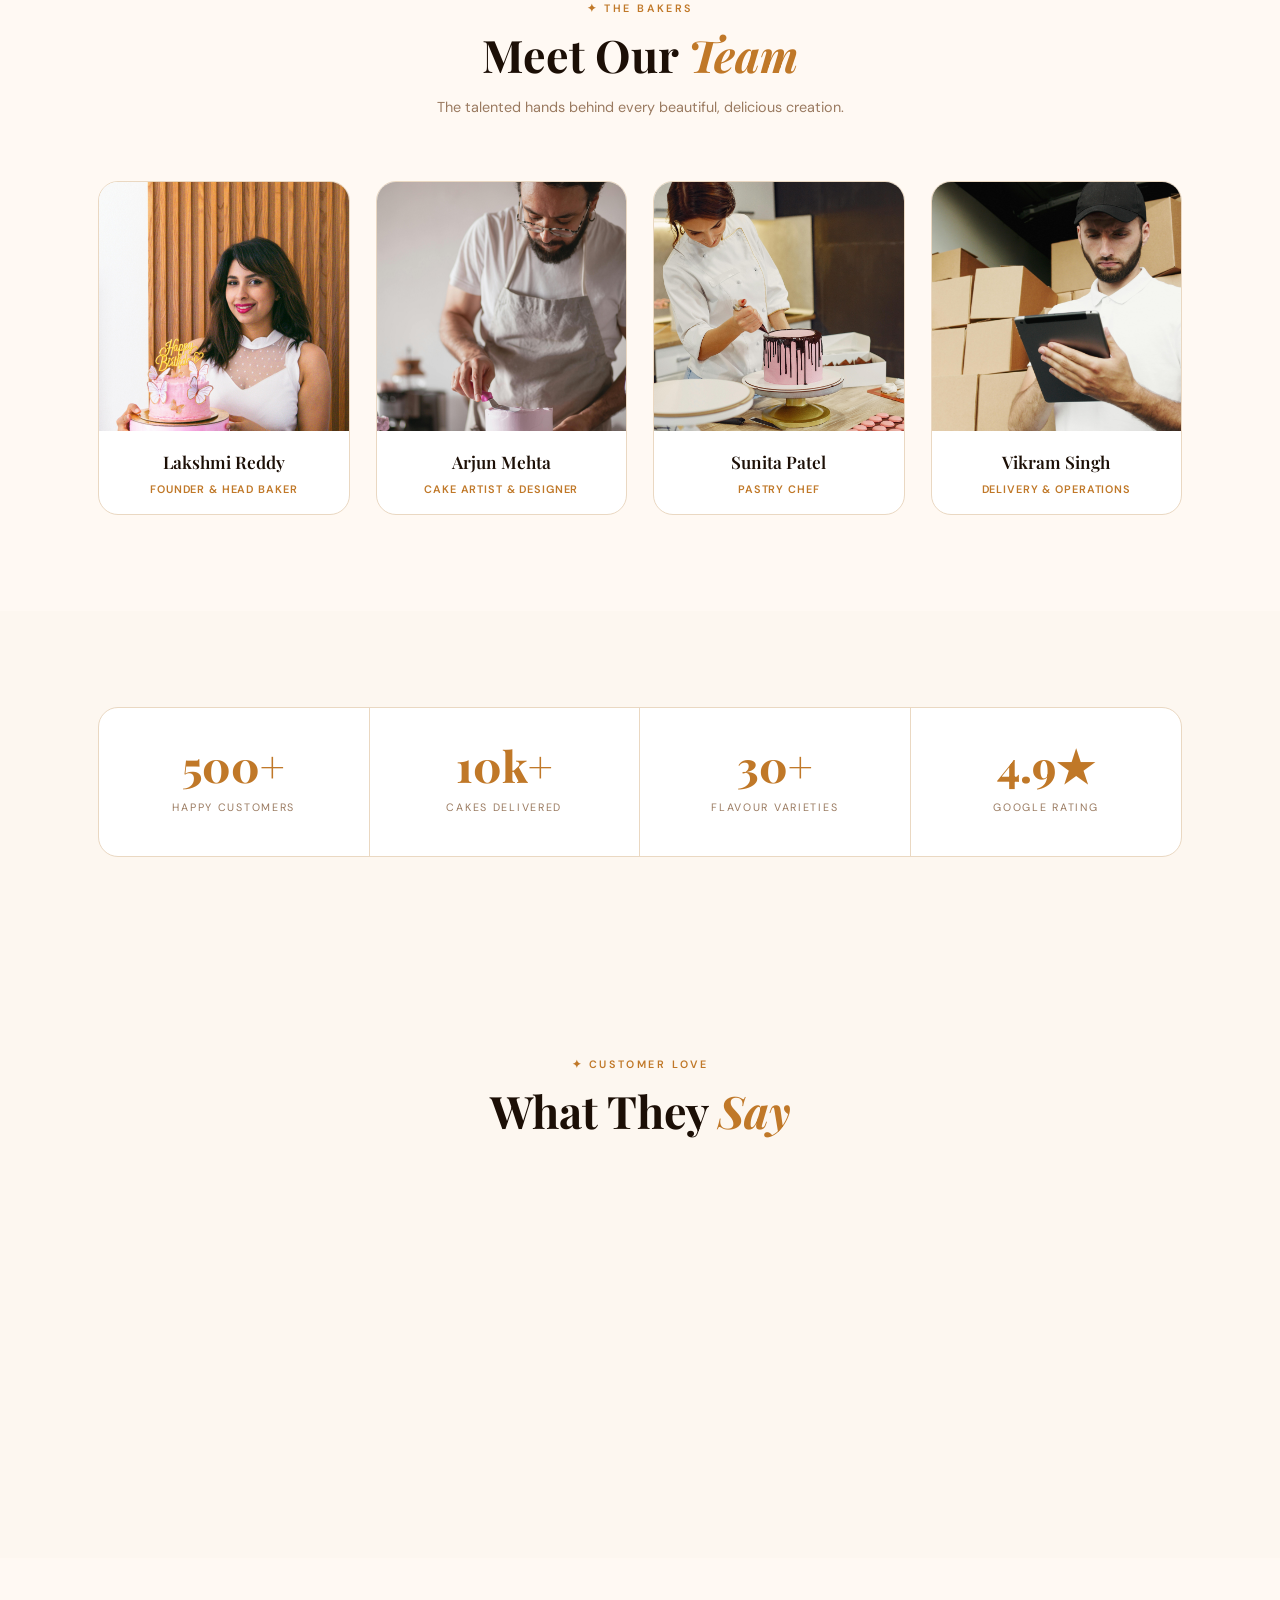
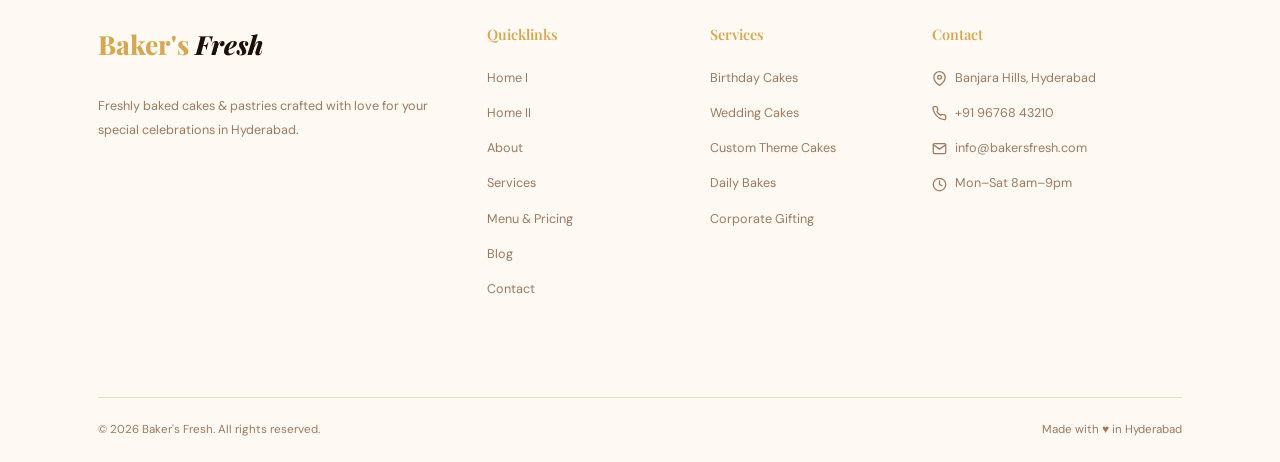
==== commit 4c61d606: "updated files" ====
--- a/about.html
+++ b/about.html
@@ -11,7 +11,7 @@
   <link rel="stylesheet" href="css/global.css">
   <link rel="stylesheet" href="css/about.css">
 </head>
-<body>
+<body data-page="about">
 
 <nav id="nav">
   <a class="logo" href="index.html">Baker's <span>Fresh</span></a>
--- a/css/global.css
+++ b/css/global.css
@@ -468,4 +468,94 @@
   .ph-inner { padding: 0 20px; }
   .cta-inner { padding: 40px 20px; }
   #nav { padding: 0 18px; }
-}+}
+  @media (min-width: 769px) {
+     .ham        { display: none !important; }
+     .nav-links  { display: flex; }
+     .nav-r .btn { display: inline-flex; }
+     .rtl-btn    { display: flex; }
+   }
+ 
+  
+   @media (min-width: 1024px) {
+     .ham        { display: none !important; }
+     .nav-links  { display: flex; }
+     .nav-r .btn { display: inline-flex; }
+     .rtl-btn    { display: flex; }
+   }
+ 
+  /* ── DATA-PAGE BASED ACTIVE NAV — most reliable method ── */
+ 
+/* Home I & Home II — highlight parent "Home" link */
+[data-page="home1"] .nav-links li.has-drop > a,
+[data-page="home2"] .nav-links li.has-drop > a { color: #C07828; }
+[data-page="home1"] .nav-links li.has-drop > a::before,
+[data-page="home2"] .nav-links li.has-drop > a::before {
+  background: rgba(192,120,40,.15);
+  border-color: rgba(192,120,40,.35);
+}
+[data-page="home1"] .nav-links li.has-drop > a::after,
+[data-page="home2"] .nav-links li.has-drop > a::after { width: 18px; }
+ 
+/* Home I dropdown item */
+[data-page="home1"] .nav-dropdown a[href="index.html"] { color: #C07828; }
+/* Home II dropdown item */
+[data-page="home2"] .nav-dropdown a[href="home2.html"] { color: #C07828; }
+ 
+/* About */
+[data-page="about"] .nav-links a[href="about.html"] { color: #C07828; }
+[data-page="about"] .nav-links a[href="about.html"]::before {
+  background: rgba(192,120,40,.15); border-color: rgba(192,120,40,.35);
+}
+[data-page="about"] .nav-links a[href="about.html"]::after { width: 18px; }
+ 
+/* Services */
+[data-page="services"] .nav-links a[href="services.html"] { color: #C07828; }
+[data-page="services"] .nav-links a[href="services.html"]::before {
+  background: rgba(192,120,40,.15); border-color: rgba(192,120,40,.35);
+}
+[data-page="services"] .nav-links a[href="services.html"]::after { width: 18px; }
+ 
+/* Menu */
+[data-page="menu"] .nav-links a[href="menu.html"] { color: #C07828; }
+[data-page="menu"] .nav-links a[href="menu.html"]::before {
+  background: rgba(192,120,40,.15); border-color: rgba(192,120,40,.35);
+}
+[data-page="menu"] .nav-links a[href="menu.html"]::after { width: 18px; }
+ 
+/* Blog */
+[data-page="blog"] .nav-links a[href="blog.html"] { color: #C07828; }
+[data-page="blog"] .nav-links a[href="blog.html"]::before {
+  background: rgba(192,120,40,.15); border-color: rgba(192,120,40,.35);
+}
+[data-page="blog"] .nav-links a[href="blog.html"]::after { width: 18px; }
+ 
+/* Contact */
+[data-page="contact"] .nav-links a[href="contact.html"] { color: #C07828; }
+[data-page="contact"] .nav-links a[href="contact.html"]::before {
+  background: rgba(192,120,40,.15); border-color: rgba(192,120,40,.35);
+}
+[data-page="contact"] .nav-links a[href="contact.html"]::after { width: 18px; }
+ 
+/* Dashboard */
+[data-page="dashboard"] .nav-links a[href="dashboard.html"] { color: #C07828; }
+[data-page="dashboard"] .nav-links a[href="dashboard.html"]::before {
+  background: rgba(192,120,40,.15); border-color: rgba(192,120,40,.35);
+}
+[data-page="dashboard"] .nav-links a[href="dashboard.html"]::after { width: 18px; }
+ 
+/* ── Mobile nav active links via data-page ── */
+[data-page="home1"]    .mob-nav a[href="index.html"],
+[data-page="home2"]    .mob-nav a[href="home2.html"],
+[data-page="about"]    .mob-nav a[href="about.html"],
+[data-page="services"] .mob-nav a[href="services.html"],
+[data-page="menu"]     .mob-nav a[href="menu.html"],
+[data-page="blog"]     .mob-nav a[href="blog.html"],
+[data-page="contact"]  .mob-nav a[href="contact.html"],
+[data-page="dashboard"] .mob-nav a[href="dashboard.html"] {
+  color: #C07828;
+  background: rgba(192,120,40,.10);
+  padding-left: 18px;
+  border-left: 2px solid #C07828;
+}
+ 
--- a/css/about.css
+++ b/css/about.css
@@ -1,5 +1,3 @@
-
-
 .about-story { display: grid; grid-template-columns: 1fr 1fr; gap: 76px; align-items: center; }
 .about-imgs { position: relative; height: 490px; }
 .aimg-main {
@@ -28,7 +26,6 @@
 .about-txt h2 em { font-style: italic; color: #C07828; }
 .about-txt p { font-size: .89rem; color: var(--text2); line-height: 1.9; margin-bottom: 13px; }
 
-
 .vals { display: grid; grid-template-columns: 1fr 1fr; gap: 12px; margin-top: 26px; }
 .val {
   display: flex; align-items: flex-start; gap: 11px; padding: 13px 15px;
@@ -39,7 +36,6 @@
 .val-ico { font-size: 1.3rem; flex-shrink: 0; margin-top: 1px; }
 .val-txt h5 { font-size: .81rem; font-weight: 600; color: var(--text); margin-bottom: 2px; }
 .val-txt p  { font-size: .74rem; color: var(--text3); line-height: 1.55; }
-
 
 .team-grid { display: grid; grid-template-columns: repeat(4,1fr); gap: 20px; }
 .team-card {
@@ -53,6 +49,7 @@
 .team-info { padding: 16px 12px; }
 .team-name { font-family: 'Playfair Display', serif; font-size: 1.02rem; font-weight: 600; color: var(--text); margin-bottom: 3px; }
 .team-role { font-size: .68rem; color: #C07828; font-weight: 600; letter-spacing: .08em; text-transform: uppercase; }
+
 /* ── TESTIMONIALS ── */
 .tgrid { display: grid; grid-template-columns: repeat(3,1fr); gap: 22px; }
 .tcard { padding: 28px; border-radius: 20px; background: var(--surface); border: 1px solid var(--border); transition: all .3s; }
@@ -64,169 +61,142 @@
 .tav-name { font-size: .83rem; font-weight: 600; color: var(--text); }
 .tav-sub { font-size: .7rem; color: var(--text3); }
 
+/* ── FOOTER (matches Home 1 exactly) ── */
+footer { background: var(--bg2); padding: 64px 0 0; }
+.foot-grid { display: grid; grid-template-columns: 2fr 1fr 1fr 1.5fr; gap: 40px; padding-bottom: 48px; }
+.foot-logo { font-family: 'Playfair Display', serif; font-size: 1.48rem; font-weight: 800; color: #D4A853; display: inline-block; margin-bottom: 14px; }
+.foot-logo span { font-style: italic; color: var(--text); }
+.foot-brand p { font-size: .79rem; line-height: 1.85; color: var(--text3); }
+.foot-col h5 { font-family: 'Playfair Display', serif; font-size: .9rem; font-weight: 600; color: #D4A853; margin-bottom: 16px; }
+.foot-col ul { display: flex; flex-direction: column; gap: 8px; }
+.foot-col a { font-size: .79rem; color: var(--text3); transition: color .2s; }
+.foot-col a:hover { color: #D4A853; }
+.foot-bottom {
+  display: flex; justify-content: space-between; align-items: center;
+  flex-wrap: wrap; gap: 8px; padding: 22px 0;
+  border-top: 1px solid var(--border); font-size: .72rem; color: var(--text3);
+}
+[data-theme="dark"] .foot-bottom { border-top-color: rgba(255,255,255,.10); color: rgba(255,255,255,.30); }
+
+/* ── RTL ── */
 [dir="rtl"] .aimg-main { inset-inline-start: auto; inset-inline-end: 0; }
 [dir="rtl"] .val:hover  { transform: translateX(-4px); }
-
+[dir="rtl"] .a-badge {
+  inset-inline-start: auto;
+  inset-inline-end: -16px;
+}
+
+/* ════════════════════════════════════════════════════════
+   LARGE DESKTOP  ≥ 1280px
+   ════════════════════════════════════════════════════════ */
 @media (min-width: 1280px) {
-
-
   .about-story { gap: 96px; }
   .about-imgs  { height: 560px; }
   .aimg-main   { width: 74%; height: 83%; }
   .aimg-sm     { width: 54%; height: 55%; }
-
-  .a-badge {
-    width: 100px; height: 100px;
-    bottom: 118px; inset-inline-start: -20px;
-  }
+  .a-badge { width: 100px; height: 100px; bottom: 118px; inset-inline-start: -20px; }
   .a-badge b     { font-size: 1.85rem; }
   .a-badge small { font-size: .52rem; }
-
-  
   .about-txt h2 { font-size: 2.6rem; }
   .about-txt p  { font-size: .92rem; }
-
-  
   .vals { gap: 14px; margin-top: 30px; }
   .val  { padding: 15px 18px; }
-
-  
   .team-grid { gap: 26px; }
   .team-name { font-size: 1.08rem; }
-
- 
   .tgrid  { gap: 28px; }
   .tquote { font-size: .91rem; }
-}
-
-
-
+  /* Footer */
+  .foot-grid { gap: 56px; }
+  .foot-logo { font-size: 1.65rem; }
+}
+
+/* ════════════════════════════════════════════════════════
+   LAPTOP  1024px – 1279px
+   ════════════════════════════════════════════════════════ */
 @media (min-width: 1024px) and (max-width: 1279px) {
-
-  
   .about-story { gap: 52px; }
   .about-imgs  { height: 460px; }
-
- 
   .a-badge { bottom: 98px; inset-inline-start: -10px; }
-
- 
   .about-txt h2 { font-size: clamp(1.7rem, 2.8vw, 2.2rem); }
   .about-txt p  { font-size: .87rem; }
-
-  /* Values */
   .vals { gap: 10px; }
   .val  { padding: 12px 13px; }
-
-  /* Team — keep 4-col, tighten gap */
   .team-grid { gap: 16px; }
   .team-name { font-size: .97rem; }
   .team-role { font-size: .64rem; }
-
-  /* Testimonials */
   .tgrid  { gap: 18px; }
   .tquote { font-size: .84rem; }
-}
-
-
-
-
+  /* Footer */
+  .foot-grid { gap: 36px; }
+}
+
+/* ════════════════════════════════════════════════════════
+   TABLET  640px – 1023px
+   ════════════════════════════════════════════════════════ */
 @media (min-width: 640px) and (max-width: 1023px) {
-
-  
-  .nav-links       { display: none; }
-  .ham             { display: flex; }
-  .nav-r .btn      { display: none; }
-  #nav             { padding: 0 28px; }
-
- 
-  .about-story     { grid-template-columns: 1fr; gap: 40px; }
-  .about-imgs      { height: 320px; }
-
-  .a-badge {
-    bottom: 62px; inset-inline-start: 0;
-    width: 82px;  height: 82px;
-  }
+  .nav-links  { display: none; }
+  .ham        { display: flex; }
+  .nav-r .btn { display: none; }
+  #nav        { padding: 0 28px; }
+
+  .about-story { grid-template-columns: 1fr; gap: 40px; }
+  .about-imgs  { height: 320px; }
+  .a-badge { bottom: 62px; inset-inline-start: 0; width: 82px; height: 82px; }
   .a-badge b     { font-size: 1.45rem; }
   .a-badge small { font-size: .47rem; }
-
   .about-txt h2 { font-size: clamp(1.7rem, 4vw, 2.2rem); }
   .about-txt p  { font-size: .88rem; }
-
-
   .vals { grid-template-columns: 1fr 1fr; gap: 10px; }
   .val  { padding: 12px 14px; }
-
- 
   .team-grid { grid-template-columns: repeat(2, 1fr); gap: 18px; }
   .team-name { font-size: 1rem; }
-
-
   .tgrid { grid-template-columns: repeat(2, 1fr); gap: 18px; }
-  .tgrid .tcard:nth-child(3) {
-    grid-column: 1 / -1;
-    max-width: 500px;
-    justify-self: center;
-  }
+  .tgrid .tcard:nth-child(3) { grid-column: 1 / -1; max-width: 500px; justify-self: center; }
   .tquote { font-size: .84rem; }
   .tcard  { padding: 24px 20px; }
-}
-
+  /* Footer — 2-col */
+  .foot-grid { grid-template-columns: 1fr 1fr; gap: 26px; }
+
+  [dir="rtl"] .a-badge { inset-inline-end: 0; inset-inline-start: auto; }
+}
+
+/* ════════════════════════════════════════════════════════
+   MOBILE  < 640px
+   ════════════════════════════════════════════════════════ */
 @media (max-width: 639px) {
-
-  
   .ph { height: 44vh; min-height: 260px; padding-bottom: 36px; }
   .ph-inner { padding: 0 18px; }
   .ph-title { font-size: clamp(1.7rem, 7vw, 2.4rem); }
   .ph-sub   { font-size: .82rem; max-width: 100%; }
 
- 
-  .about-story {
-    grid-template-columns: 1fr;
-    gap: 32px;
-  }
-  .about-imgs { height: 240px; }
-
-
+  .about-story { grid-template-columns: 1fr; gap: 32px; }
+  .about-imgs  { height: 240px; }
   .aimg-main { width: 76%; height: 80%; border-radius: 16px; }
   .aimg-sm   { width: 54%; height: 52%; border-radius: 16px; border-width: 3px; }
-
-  .a-badge {
-    width: 76px; height: 76px;
-    bottom: 48px; inset-inline-start: 0;
-    box-shadow: 0 6px 20px rgba(192,120,40,.38);
-  }
+  .a-badge { width: 76px; height: 76px; bottom: 48px; inset-inline-start: 0; box-shadow: 0 6px 20px rgba(192,120,40,.38); }
   .a-badge b     { font-size: 1.3rem; }
   .a-badge small { font-size: .44rem; }
 
- 
   .about-txt h2 { font-size: clamp(1.6rem, 6.5vw, 2rem); }
   .about-txt p  { font-size: .86rem; line-height: 1.82; }
 
-  
   .vals { grid-template-columns: 1fr; gap: 9px; margin-top: 20px; }
   .val  { padding: 12px 14px; }
-  .val-ico      { font-size: 1.15rem; }
-  .val-txt h5   { font-size: .79rem; }
-  .val-txt p    { font-size: .72rem; }
+  .val-ico    { font-size: 1.15rem; }
+  .val-txt h5 { font-size: .79rem; }
+  .val-txt p  { font-size: .72rem; }
 
   .team-grid { grid-template-columns: repeat(2, 1fr); gap: 12px; }
   .team-info { padding: 12px 8px; }
   .team-name { font-size: .88rem; }
   .team-role { font-size: .6rem; }
 
-  
   .stats-bar { grid-template-columns: 1fr 1fr; }
-  .stat-item {
-    padding: 24px 12px;
-    border-right: none !important;
-    border-bottom: 1px solid var(--border);
-  }
+  .stat-item { padding: 24px 12px; border-right: none !important; border-bottom: 1px solid var(--border); }
   .stat-item:nth-child(odd)  { border-right: 1px solid var(--border) !important; }
   .stat-item:last-child      { border-bottom: none; }
   .stat-n { font-size: 1.9rem; }
   .stat-l { font-size: .6rem; }
-
 
   .tgrid  { grid-template-columns: 1fr; gap: 12px; }
   .tcard  { padding: 20px 16px; }
@@ -235,24 +205,22 @@
   .tav    { width: 36px; height: 36px; }
   .tav-name { font-size: .79rem; }
   .tav-sub  { font-size: .66rem; }
-}
-
-
-
-[dir="rtl"] .aimg-main {
-  inset-inline-start: auto;
-  inset-inline-end: 0;
-}
-[dir="rtl"] .a-badge {
-  inset-inline-start: auto;
-  inset-inline-end: -16px;
-}
-[dir="rtl"] .val:hover { transform: translateX(-4px); }
-
-@media (max-width: 1023px) {
-  [dir="rtl"] .a-badge {
-    inset-inline-end: 0;
-    inset-inline-start: auto;
-  }
-}
-
+
+  /* Footer — 1-col */
+  .foot-grid   { grid-template-columns: 1fr; gap: 26px; }
+  .foot-bottom { flex-direction: column; text-align: center; }
+
+  [dir="rtl"] .a-badge { inset-inline-end: 0; inset-inline-start: auto; }
+}
+
+/* ════════════════════════════════════════════════════════
+   SMALL MOBILE  ≤ 400px
+   ════════════════════════════════════════════════════════ */
+@media (max-width: 400px) {
+  footer       { padding: 44px 0 0; }
+  .foot-grid   { gap: 20px; }
+  .foot-logo   { font-size: 1.25rem; }
+  .foot-col h5 { font-size: .82rem; margin-bottom: 12px; }
+  .foot-col a  { font-size: .75rem; }
+  .foot-bottom { font-size: .68rem; gap: 6px; padding: 16px 0; }
+}
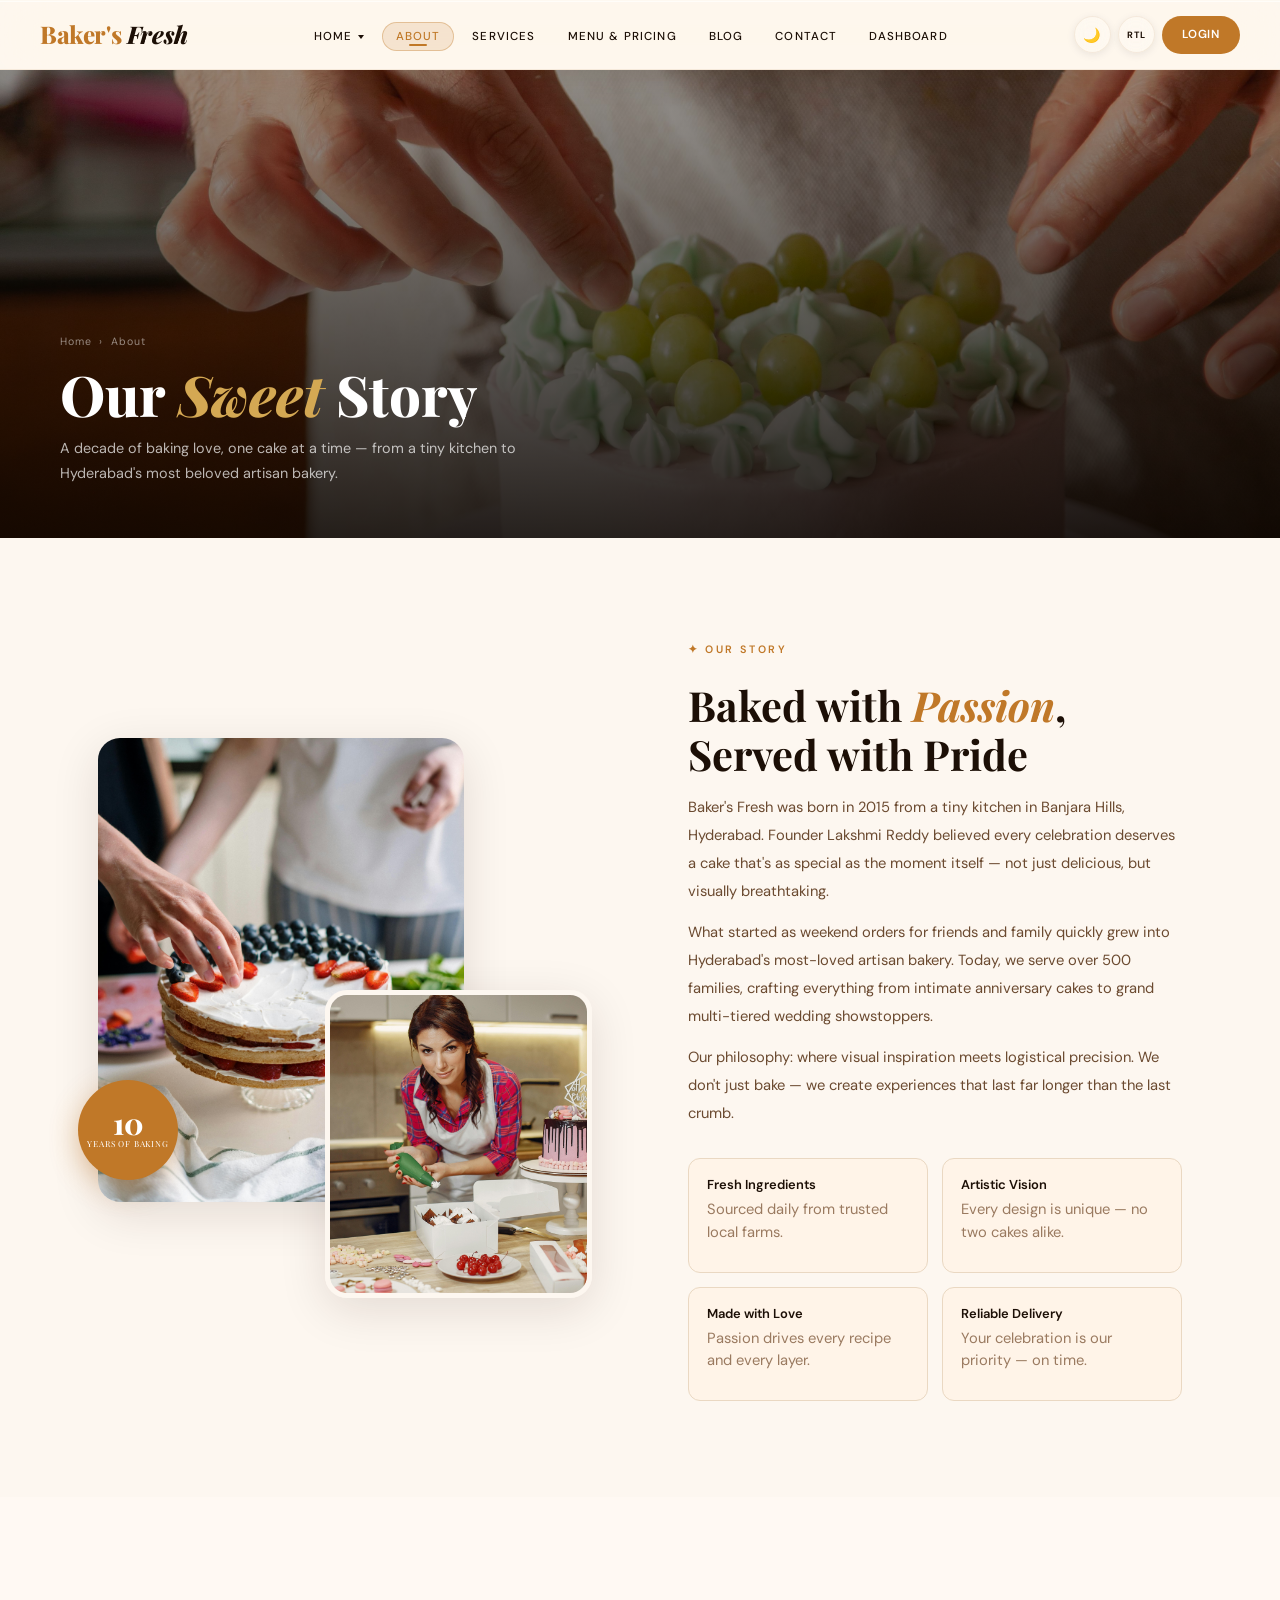
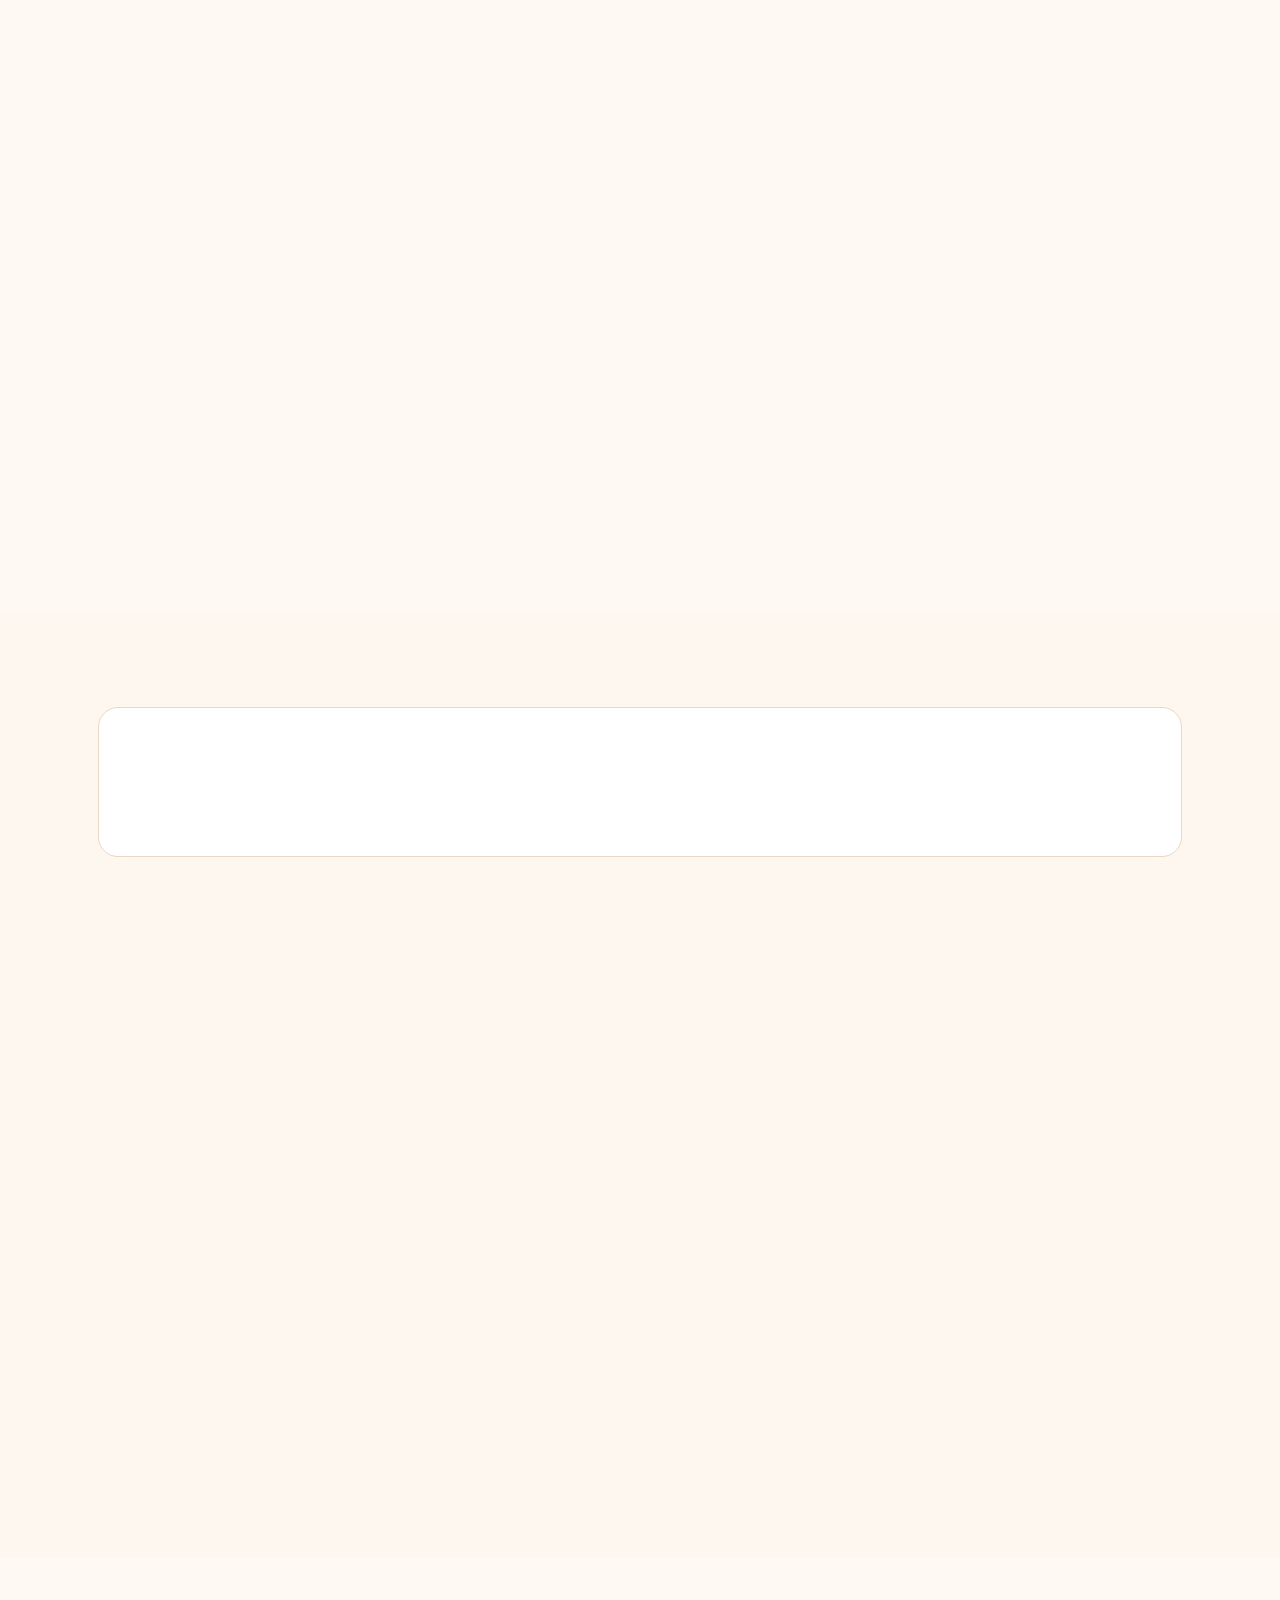
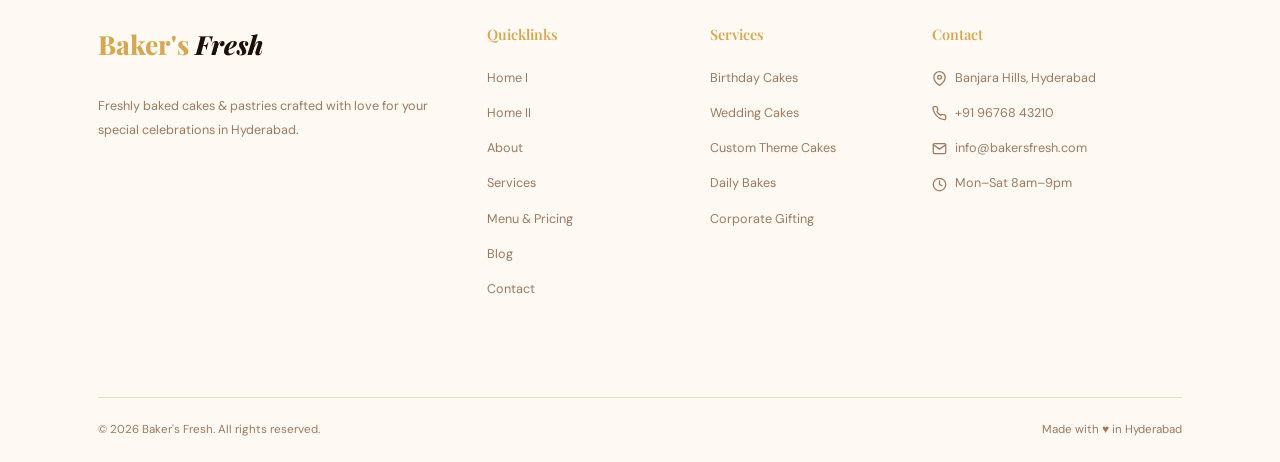
==== commit eb3edab6: "updated files" ====
--- a/about.html
+++ b/about.html
@@ -11,7 +11,7 @@
   <link rel="stylesheet" href="css/global.css">
   <link rel="stylesheet" href="css/about.css">
 </head>
-<body data-page="about">
+<body >
 
 <nav id="nav">
   <a class="logo" href="index.html">Baker's <span>Fresh</span></a>
@@ -25,7 +25,7 @@
       </div>
     </li>
 
-    <li><a href="about.html">About</a></li>
+    <li><a href="about.html" class="act">About</a></li>
     <li><a href="services.html">Services</a></li>
     <li><a href="menu.html">Menu &amp; Pricing</a></li>
     <li><a href="blog.html">Blog</a></li>
--- a/css/global.css
+++ b/css/global.css
@@ -484,78 +484,4 @@
      .rtl-btn    { display: flex; }
    }
  
-  /* ── DATA-PAGE BASED ACTIVE NAV — most reliable method ── */
- 
-/* Home I & Home II — highlight parent "Home" link */
-[data-page="home1"] .nav-links li.has-drop > a,
-[data-page="home2"] .nav-links li.has-drop > a { color: #C07828; }
-[data-page="home1"] .nav-links li.has-drop > a::before,
-[data-page="home2"] .nav-links li.has-drop > a::before {
-  background: rgba(192,120,40,.15);
-  border-color: rgba(192,120,40,.35);
-}
-[data-page="home1"] .nav-links li.has-drop > a::after,
-[data-page="home2"] .nav-links li.has-drop > a::after { width: 18px; }
- 
-/* Home I dropdown item */
-[data-page="home1"] .nav-dropdown a[href="index.html"] { color: #C07828; }
-/* Home II dropdown item */
-[data-page="home2"] .nav-dropdown a[href="home2.html"] { color: #C07828; }
- 
-/* About */
-[data-page="about"] .nav-links a[href="about.html"] { color: #C07828; }
-[data-page="about"] .nav-links a[href="about.html"]::before {
-  background: rgba(192,120,40,.15); border-color: rgba(192,120,40,.35);
-}
-[data-page="about"] .nav-links a[href="about.html"]::after { width: 18px; }
- 
-/* Services */
-[data-page="services"] .nav-links a[href="services.html"] { color: #C07828; }
-[data-page="services"] .nav-links a[href="services.html"]::before {
-  background: rgba(192,120,40,.15); border-color: rgba(192,120,40,.35);
-}
-[data-page="services"] .nav-links a[href="services.html"]::after { width: 18px; }
- 
-/* Menu */
-[data-page="menu"] .nav-links a[href="menu.html"] { color: #C07828; }
-[data-page="menu"] .nav-links a[href="menu.html"]::before {
-  background: rgba(192,120,40,.15); border-color: rgba(192,120,40,.35);
-}
-[data-page="menu"] .nav-links a[href="menu.html"]::after { width: 18px; }
- 
-/* Blog */
-[data-page="blog"] .nav-links a[href="blog.html"] { color: #C07828; }
-[data-page="blog"] .nav-links a[href="blog.html"]::before {
-  background: rgba(192,120,40,.15); border-color: rgba(192,120,40,.35);
-}
-[data-page="blog"] .nav-links a[href="blog.html"]::after { width: 18px; }
- 
-/* Contact */
-[data-page="contact"] .nav-links a[href="contact.html"] { color: #C07828; }
-[data-page="contact"] .nav-links a[href="contact.html"]::before {
-  background: rgba(192,120,40,.15); border-color: rgba(192,120,40,.35);
-}
-[data-page="contact"] .nav-links a[href="contact.html"]::after { width: 18px; }
- 
-/* Dashboard */
-[data-page="dashboard"] .nav-links a[href="dashboard.html"] { color: #C07828; }
-[data-page="dashboard"] .nav-links a[href="dashboard.html"]::before {
-  background: rgba(192,120,40,.15); border-color: rgba(192,120,40,.35);
-}
-[data-page="dashboard"] .nav-links a[href="dashboard.html"]::after { width: 18px; }
- 
-/* ── Mobile nav active links via data-page ── */
-[data-page="home1"]    .mob-nav a[href="index.html"],
-[data-page="home2"]    .mob-nav a[href="home2.html"],
-[data-page="about"]    .mob-nav a[href="about.html"],
-[data-page="services"] .mob-nav a[href="services.html"],
-[data-page="menu"]     .mob-nav a[href="menu.html"],
-[data-page="blog"]     .mob-nav a[href="blog.html"],
-[data-page="contact"]  .mob-nav a[href="contact.html"],
-[data-page="dashboard"] .mob-nav a[href="dashboard.html"] {
-  color: #C07828;
-  background: rgba(192,120,40,.10);
-  padding-left: 18px;
-  border-left: 2px solid #C07828;
-}
- +  
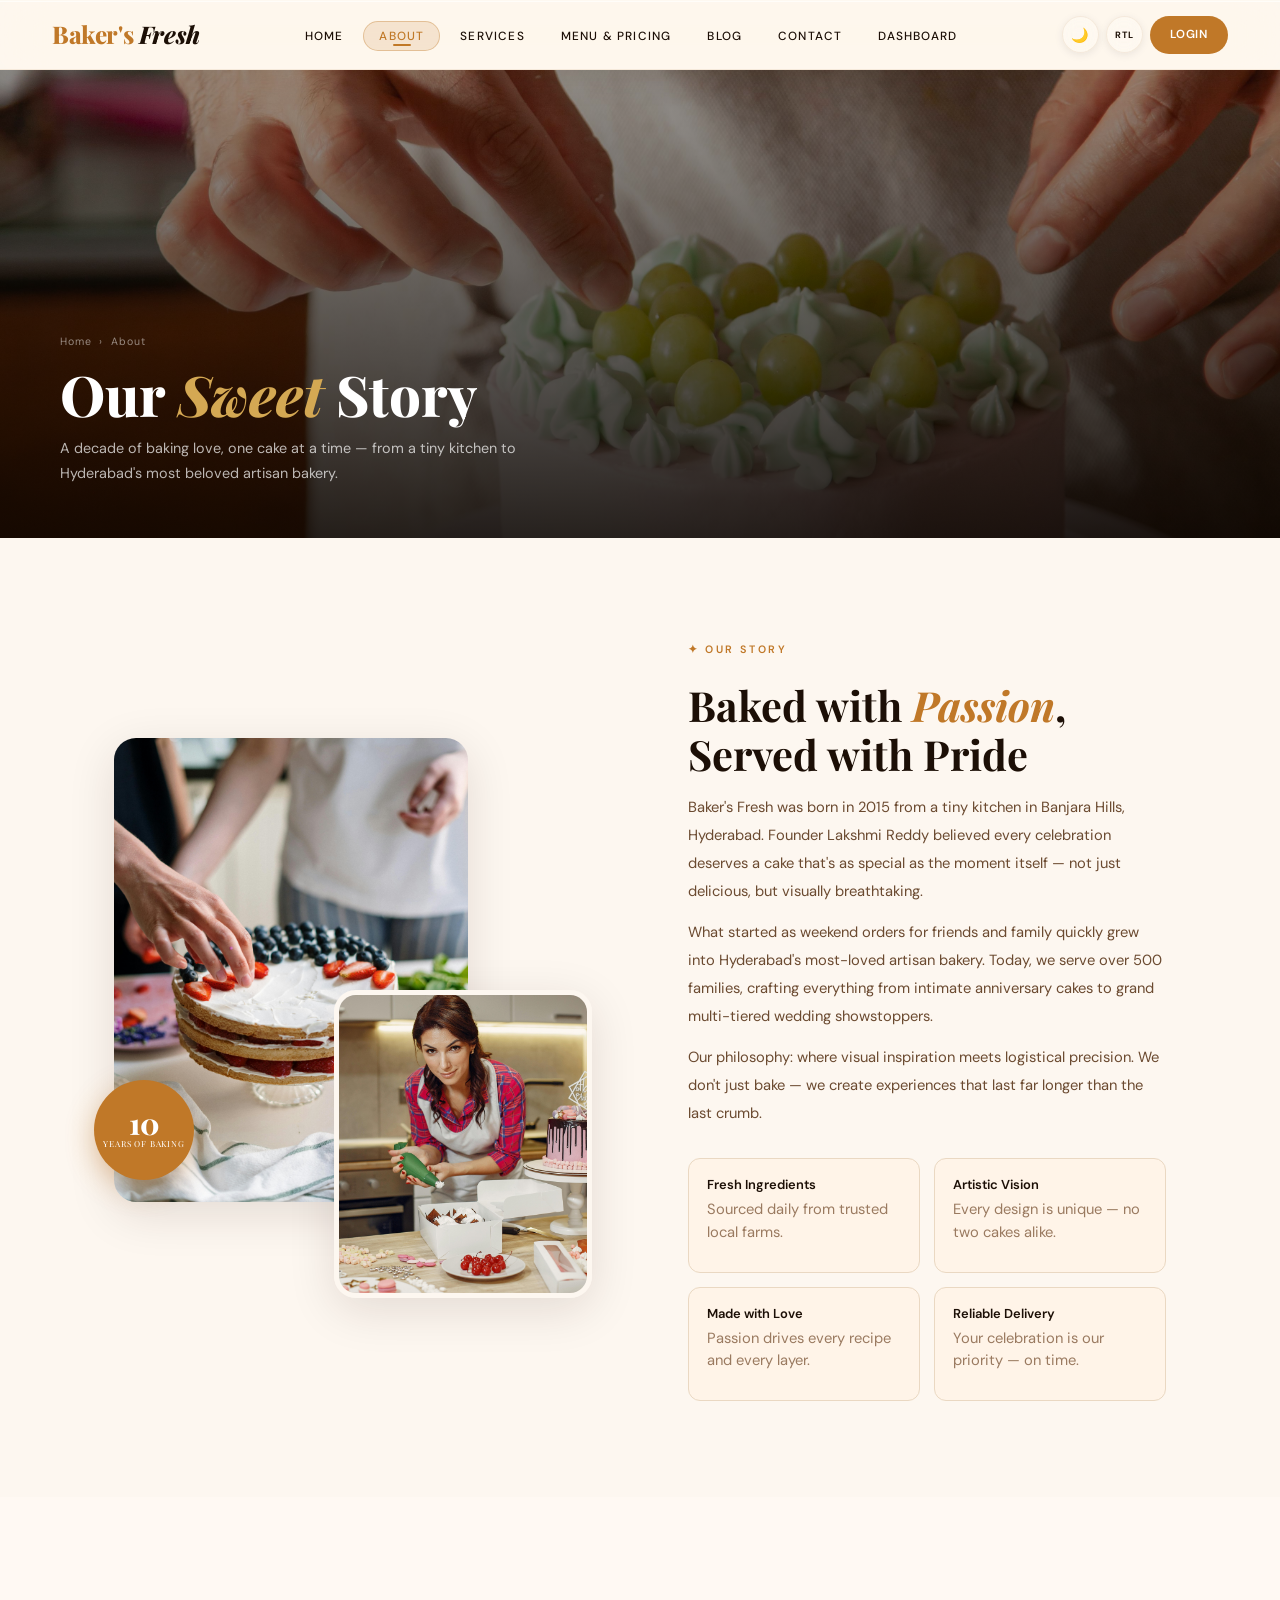
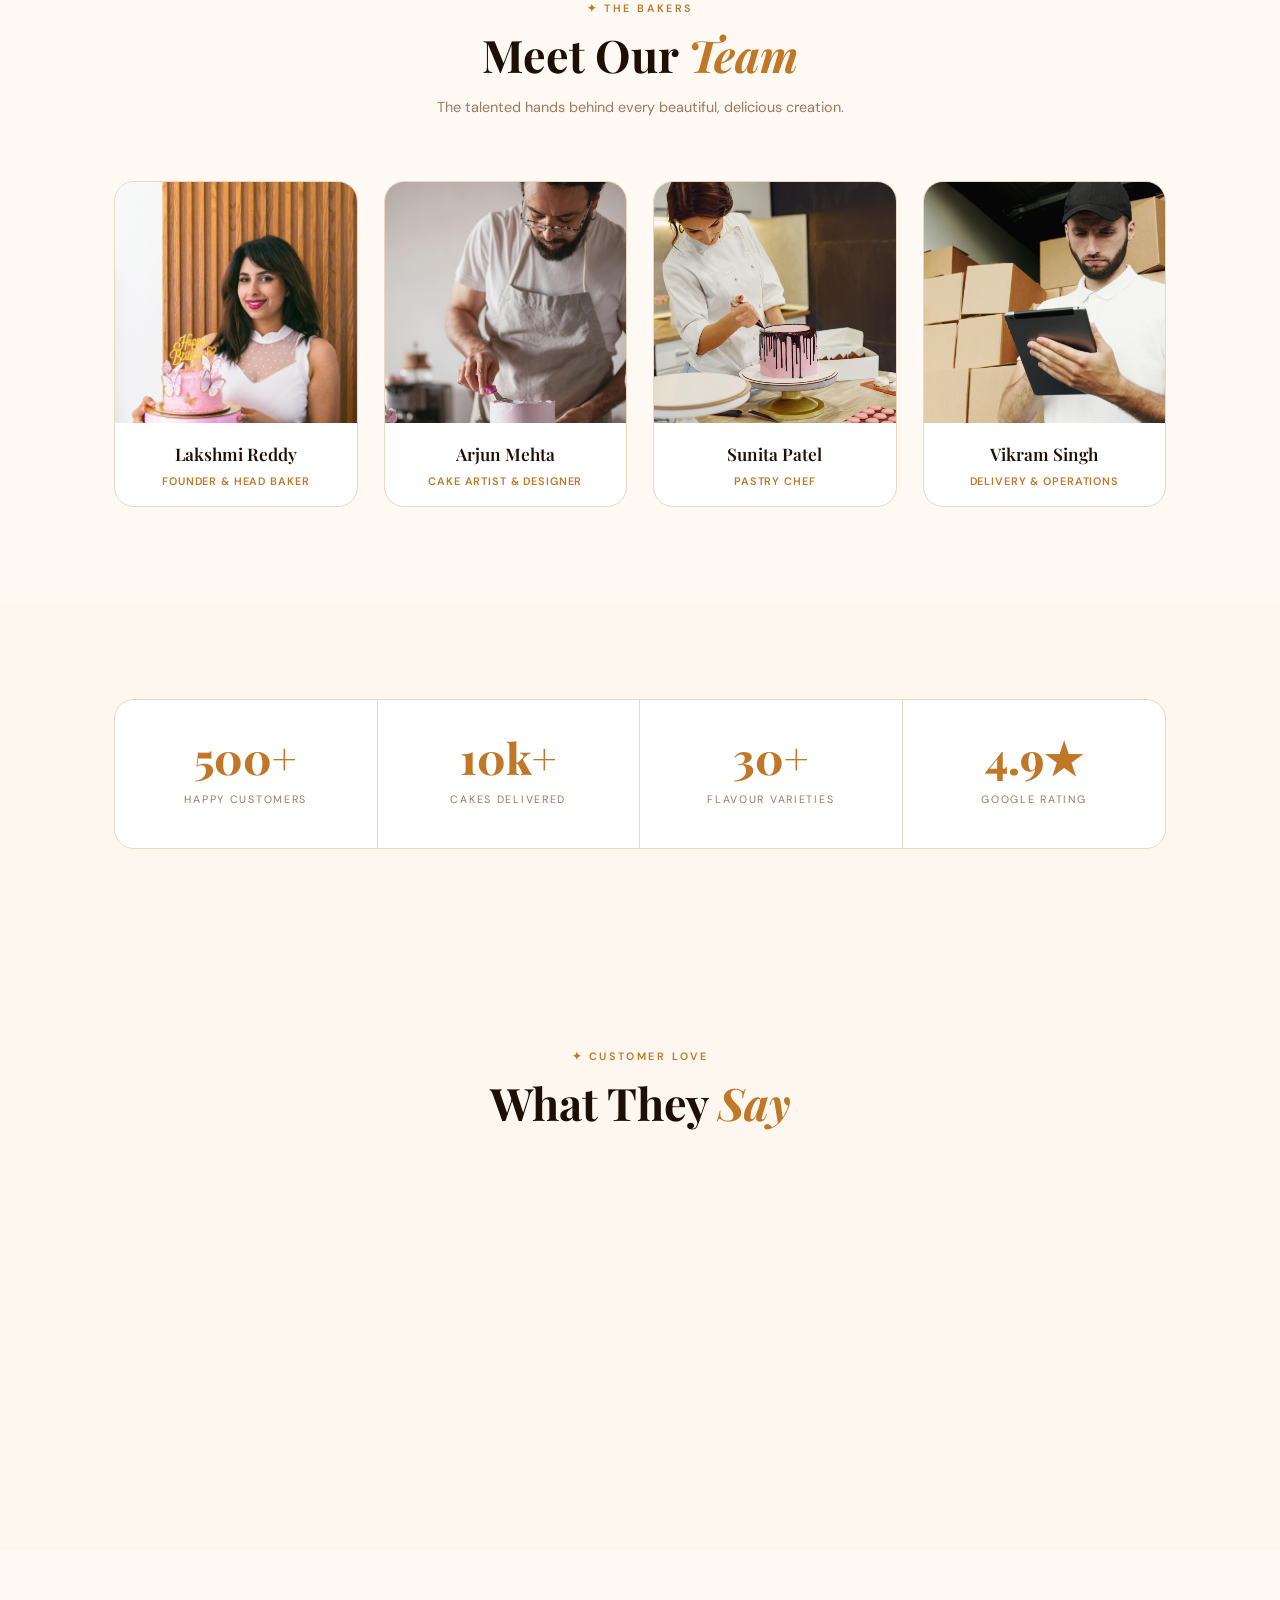
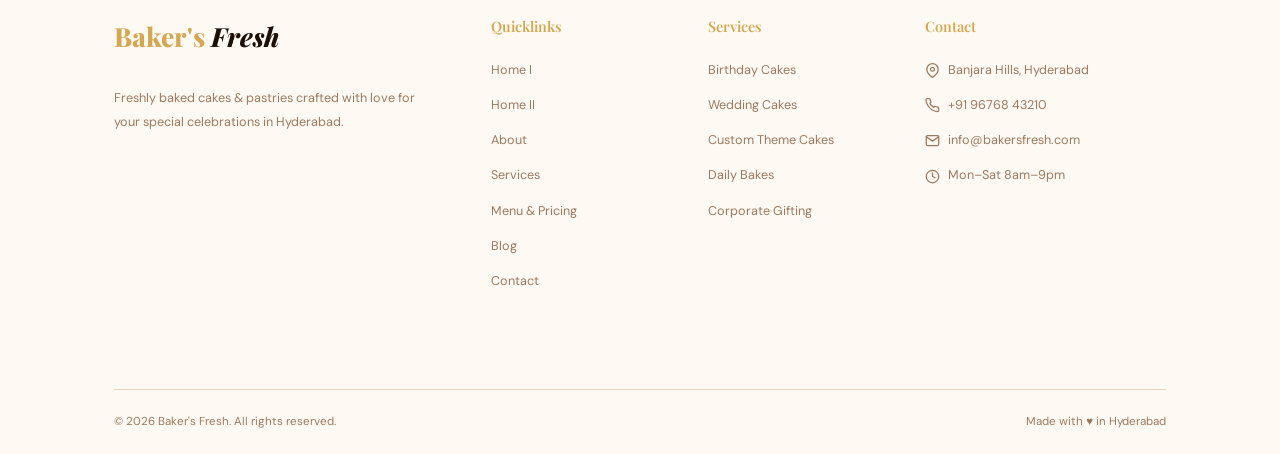
==== commit 42a423fe: "update files" ====
--- a/about.html
+++ b/about.html
@@ -49,7 +49,7 @@
     <a href="index.html"  onclick="closeMob()">Home I</a>
     <a href="home2.html"  onclick="closeMob()">Home II</a>
   </div>
-  <a href="about.html"    onclick="closeMob()">About</a>
+  <a href="about.html"    onclick="closeMob()" class="act">About</a>
   <a href="services.html" onclick="closeMob()">Services</a>
   <a href="menu.html"     onclick="closeMob()">Menu &amp; Pricing</a>
   <a href="blog.html"     onclick="closeMob()">Blog</a>
--- a/css/global.css
+++ b/css/global.css
@@ -97,7 +97,9 @@
 .btn-lg { padding: 15px 36px; font-size: .85rem; }
 .btn-sm { padding: 9px 20px; font-size: .73rem; }
 
-/* ── NAV ── */
+/* ══════════════════════════════════════════
+   NAV
+   ══════════════════════════════════════════ */
 #nav {
   position: fixed; top: 0; left: 0; right: 0; z-index: 1000;
   height: 70px;
@@ -110,6 +112,8 @@
   border-top: 1px solid rgba(255,255,255,.18);
   box-shadow: var(--glass-shadow);
   transition: background .4s ease, box-shadow .3s ease, border-color .4s ease;
+  /* CRITICAL: overflow visible so dropdown panel can overflow nav bounds */
+  overflow: visible;
 }
 #nav.stuck {
   background: var(--glass-bg);
@@ -126,8 +130,13 @@
 }
 .logo span { font-style: italic; color: var(--text); }
 
-/* ── NAV LINKS ── */
-.nav-links { display: flex; gap: 4px; align-items: center; }
+/* ── NAV LINKS LIST ── */
+.nav-links {
+  display: flex; gap: 4px; align-items: center;
+  /* CRITICAL: overflow visible so dropdown is not clipped */
+  overflow: visible;
+  position: relative; z-index: 1001;
+}
 .nav-links a {
   font-size: .72rem; font-weight: 500;
   letter-spacing: .1em; text-transform: uppercase;
@@ -151,7 +160,7 @@
 .nav-links a:hover,
 .nav-links a.act { color: #C07828; }
 
-/* Active underline dot — only for non-dropdown links */
+/* Underline dot — for regular links */
 .nav-links a::after {
   content: '';
   position: absolute;
@@ -163,22 +172,30 @@
 .nav-links a.act::after   { width: 18px; }
 .nav-links a:hover::after { width: 18px; }
 
-/* ── DROPDOWN LI ── */
-.nav-links li { position: relative; list-style: none; }
+/* ── HAS-DROP LI ── */
+.nav-links li {
+  position: relative;
+  list-style: none;
+  overflow: visible;
+}
 
 .nav-links li.has-drop {
-  /* Raise above siblings so hover area isn't clipped */
+  /* Extended downward hit-area bridges the gap to the dropdown panel.
+     Mouse travel from link to panel stays within the li so :hover never drops. */
+  padding-bottom: 18px;
+  margin-bottom: -18px;
   z-index: 10;
-  /* Extend hit-area downward to bridge gap to dropdown panel */
-  padding-bottom: 14px;
-  margin-bottom: -14px;
-}
-/* Elevate further when actively hovered */
-.nav-links li.has-drop:hover { z-index: 1100; }
-
-/* Dropdown chevron */
-.nav-links li.has-drop > a::after {
-  content: '';
+}
+.nav-links li.has-drop:hover,
+.nav-links li.has-drop.open {
+  z-index: 1100;
+}
+
+/* Suppress the underline dot on the dropdown parent link */
+.nav-links li.has-drop > a::after { display: none !important; }
+
+/* Chevron inside the parent link — use a <span class="drop-chevron"> in HTML */
+.drop-chevron {
   display: inline-block;
   width: 0; height: 0;
   border-left: 3.5px solid transparent;
@@ -187,24 +204,21 @@
   margin-inline-start: 5px;
   vertical-align: middle;
   transition: transform .25s;
-  position: static;
-  bottom: auto; left: auto;
-  transform: none;
-  background: none;
-  border-radius: 0;
-}
-.nav-links li.has-drop:hover > a::after { transform: rotate(180deg); }
-
-/* JS-driven open class — primary trigger (reliable at all widths) */
-.nav-links li.has-drop.open > a::after { transform: rotate(180deg); }
+  pointer-events: none;
+}
+.nav-links li.has-drop:hover > a .drop-chevron,
+.nav-links li.has-drop.open  > a .drop-chevron {
+  transform: rotate(180deg);
+}
 
 /* ── DROPDOWN PANEL ── */
 .nav-dropdown {
   position: absolute;
-  top: calc(100% + 0px);  /* flush — gap bridged by li padding-bottom */
+  /* Flush to bottom of li — the 18px padding-bottom bridges the visual gap */
+  top: calc(100% - 16px);
   left: 50%;
   transform: translateX(-50%) translateY(-6px);
-  min-width: 160px;
+  min-width: 164px;
   background: var(--surface);
   border: 1px solid var(--border);
   border-radius: 14px;
@@ -213,31 +227,24 @@
   opacity: 0;
   visibility: hidden;
   pointer-events: none;
-  transition: opacity .22s, transform .22s, visibility .22s;
+  transition: opacity .2s ease, transform .2s ease, visibility .2s ease;
+  /* Above everything else */
   z-index: 2000;
 }
 
-/* Gap bridge pseudo-element */
+/* Invisible upward pseudo-bridge — catches mouse in the gap between
+   the bottom edge of the link text and the top of the panel */
 .nav-dropdown::before {
   content: '';
   position: absolute;
   bottom: 100%;
   left: 0; right: 0;
-  height: 18px;
+  height: 20px;
   background: transparent;
   pointer-events: auto;
 }
 
-/* CSS :hover trigger (desktop, works when pointer is precise) */
-.nav-links li.has-drop:hover > .nav-dropdown,
-.nav-links li.has-drop > .nav-dropdown:hover {
-  opacity: 1;
-  visibility: visible;
-  pointer-events: auto;
-  transform: translateX(-50%) translateY(0);
-}
-
-/* JS .open class trigger (reliable fallback for all breakpoints) */
+/* OPEN: JS .open class — primary trigger, works at ALL viewport widths */
 .nav-links li.has-drop.open > .nav-dropdown {
   opacity: 1;
   visibility: visible;
@@ -245,35 +252,30 @@
   transform: translateX(-50%) translateY(0);
 }
 
+/* OPEN: CSS :hover — progressive enhancement */
+.nav-links li.has-drop:hover > .nav-dropdown {
+  opacity: 1;
+  visibility: visible;
+  pointer-events: auto;
+  transform: translateX(-50%) translateY(0);
+}
+
 .dd-item {
   display: block;
-  padding: 10px 14px;
+  padding: 10px 16px;
   border-radius: 9px;
   font-size: .78rem; font-weight: 500;
   letter-spacing: .08em; text-transform: uppercase;
   color: var(--text2); text-decoration: none;
   transition: background .2s, color .2s;
   white-space: nowrap;
+  /* Must be above nav-dropdown z-index to be clickable */
+  position: relative;
+  z-index: 2001;
+  cursor: pointer;
 }
 .dd-item:hover { background: rgba(192,120,40,.10); color: #C07828; }
-.dd-item.act   { color: #C07828; }
-
-/* ── MOBILE DROPDOWN TOGGLE ── */
-.mob-dd-wrap { display: flex; flex-direction: column; border-bottom: 1px solid var(--border); }
-.mob-dd-toggle {
-  display: flex; align-items: center; justify-content: space-between;
-  width: 100%; background: none; border: none;
-  padding: 12px 10px;
-  font-family: 'DM Sans', sans-serif;
-  font-size: .8rem; font-weight: 500; letter-spacing: .1em; text-transform: uppercase;
-  color: var(--text2); cursor: pointer; text-align: start; transition: color .2s;
-}
-.mob-dd-toggle:hover { color: #C07828; }
-.mob-dd-chevron { font-size: .6rem; color: var(--text3); transition: transform .25s; }
-.mob-dd-toggle.open .mob-dd-chevron { transform: rotate(180deg); }
-.mob-dropdown { display: none; flex-direction: column; background: rgba(192,120,40,.04); }
-.mob-dropdown a { padding: 10px 10px 10px 26px; border: none; font-size: .76rem; color: var(--text2); transition: color .2s, padding-inline-start .2s; }
-.mob-dropdown a:hover { color: #C07828; padding-inline-start: 32px; }
+.dd-item.act   { color: #C07828; font-weight: 600; }
 
 /* ── NAV RIGHT ── */
 .nav-r { display: flex; align-items: center; gap: 7px; flex-shrink: 0; }
@@ -337,6 +339,23 @@
 .mob-nav a.act  { color: #C07828; }
 [dir="rtl"] .mob-nav a:hover { padding-left: 10px; padding-right: 18px; }
 
+/* ── MOBILE DROPDOWN TOGGLE ── */
+.mob-dd-wrap { display: flex; flex-direction: column; border-bottom: 1px solid var(--border); }
+.mob-dd-toggle {
+  display: flex; align-items: center; justify-content: space-between;
+  width: 100%; background: none; border: none;
+  padding: 12px 10px;
+  font-family: 'DM Sans', sans-serif;
+  font-size: .8rem; font-weight: 500; letter-spacing: .1em; text-transform: uppercase;
+  color: var(--text2); cursor: pointer; text-align: start; transition: color .2s;
+}
+.mob-dd-toggle:hover { color: #C07828; }
+.mob-dd-chevron { font-size: .6rem; color: var(--text3); transition: transform .25s; }
+.mob-dd-toggle.open .mob-dd-chevron { transform: rotate(180deg); }
+.mob-dropdown { display: none; flex-direction: column; background: rgba(192,120,40,.04); }
+.mob-dropdown a { padding: 10px 10px 10px 26px; border: none; font-size: .76rem; color: var(--text2); transition: color .2s, padding-inline-start .2s; }
+.mob-dropdown a:hover { color: #C07828; padding-inline-start: 32px; }
+
 /* ── PAGE HERO ── */
 .ph { position: relative; height: 52vh; min-height: 360px; display: flex; align-items: flex-end; overflow: hidden; padding-bottom: 52px; }
 .ph-bg { position: absolute; inset: 0; background-size: cover; background-position: center; }
@@ -429,34 +448,53 @@
 [dir="rtl"] .feat-row:hover   { transform: translateX(-4px); }
 [dir="rtl"] .ci:hover         { transform: translateX(-5px); }
 
-/* ── RESPONSIVE ── */
-/* ── DESKTOP RESET — ensure hamburger never shows above mobile breakpoint ── */
+/* ══════════════════════════════════════════
+   RESPONSIVE
+   ══════════════════════════════════════════ */
+
+/* ── DESKTOP ≥ 769px: desktop nav always visible, hamburger always hidden ── */
 @media (min-width: 769px) {
   .ham        { display: none !important; }
-  .nav-links  { display: flex; }
-  .nav-r .btn { display: inline-flex; }
-  .rtl-btn    { display: flex; }
-}
-
-@media (max-width: 1060px) {
-  .wrap { padding: 0 30px; }
-  .foot-grid { grid-template-columns: 1fr 1fr; gap: 26px; }
-  .ph-inner { padding: 0 30px; }
-  .cta-inner { padding: 60px 30px; }
-  #nav { padding: 0 28px; }
+  .nav-links  { display: flex !important; }
+  .nav-r .btn { display: inline-flex !important; }
+  .rtl-btn    { display: flex !important; }
+}
+
+/* ── LARGE DESKTOP ≥ 1280px ── */
+@media (min-width: 1280px) {
+  #nav { padding: 0 52px; }
+  .nav-links a { padding: 7px 16px; font-size: .74rem; }
+  .wrap { padding: 0 64px; }
+}
+
+/* ── MEDIUM DESKTOP 1024px – 1279px: tighter nav, dropdown still fully functional ── */
+@media (min-width: 1024px) and (max-width: 1279px) {
+  #nav { padding: 0 32px; }
   .nav-links { gap: 0; }
-  .nav-links a { padding: 7px 10px; font-size: .68rem; }
-
-  /* Keep dropdown z-index elevated at tighter nav widths */
-  .nav-links li.has-drop { z-index: 10; }
-  .nav-links li.has-drop:hover { z-index: 1100; }
-}
-
+  .nav-links a { padding: 7px 10px; font-size: .69rem; }
+  .wrap { padding: 0 36px; }
+  /* Guarantee dropdown layering at this breakpoint */
+  .nav-links li.has-drop        { z-index: 10; }
+  .nav-links li.has-drop:hover,
+  .nav-links li.has-drop.open   { z-index: 1100; }
+  .nav-dropdown                 { z-index: 2000; }
+  .dd-item                      { z-index: 2001; }
+}
+
+/* ── TABLET-DESKTOP 769px – 1023px ── */
+@media (min-width: 769px) and (max-width: 1023px) {
+  #nav { padding: 0 24px; }
+  .nav-links { gap: 0; }
+  .nav-links a { padding: 6px 8px; font-size: .64rem; }
+  .wrap { padding: 0 24px; }
+}
+
+/* ── MOBILE ≤ 768px ── */
 @media (max-width: 768px) {
-  .nav-links { display: none; }
-  .ham { display: flex; }
-  .nav-r .btn { display: none; }   /* hides Login button only */
-  .rtl-btn { display: flex; }      /* RTL toggle always visible */
+  .nav-links { display: none !important; }
+  .ham { display: flex !important; }
+  .nav-r .btn { display: none !important; }
+  .rtl-btn { display: flex; }
   .wrap { padding: 0 18px; }
   .sec { padding: 60px 0; }
   .feat-grid { grid-template-columns: 1fr; }
@@ -468,20 +506,4 @@
   .ph-inner { padding: 0 20px; }
   .cta-inner { padding: 40px 20px; }
   #nav { padding: 0 18px; }
-}
-  @media (min-width: 769px) {
-     .ham        { display: none !important; }
-     .nav-links  { display: flex; }
-     .nav-r .btn { display: inline-flex; }
-     .rtl-btn    { display: flex; }
-   }
- 
-  
-   @media (min-width: 1024px) {
-     .ham        { display: none !important; }
-     .nav-links  { display: flex; }
-     .nav-r .btn { display: inline-flex; }
-     .rtl-btn    { display: flex; }
-   }
- 
-  +}
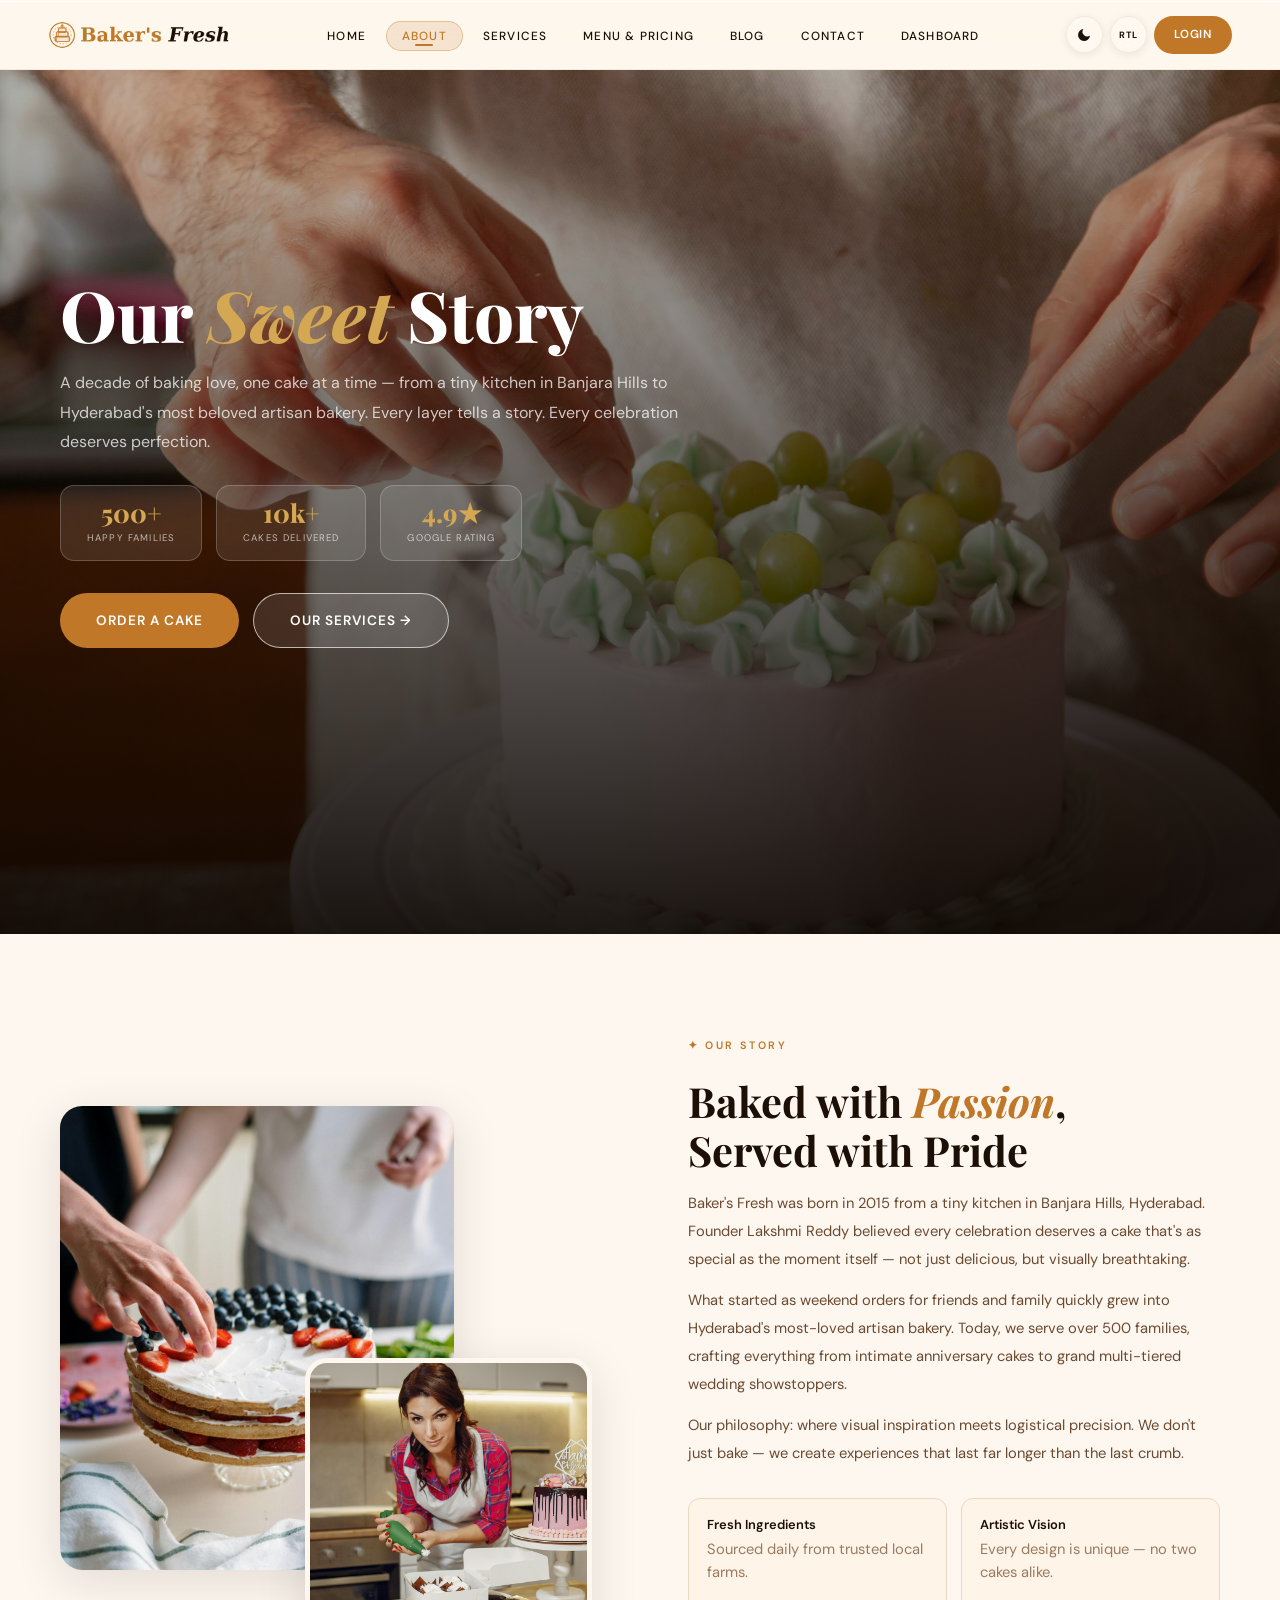
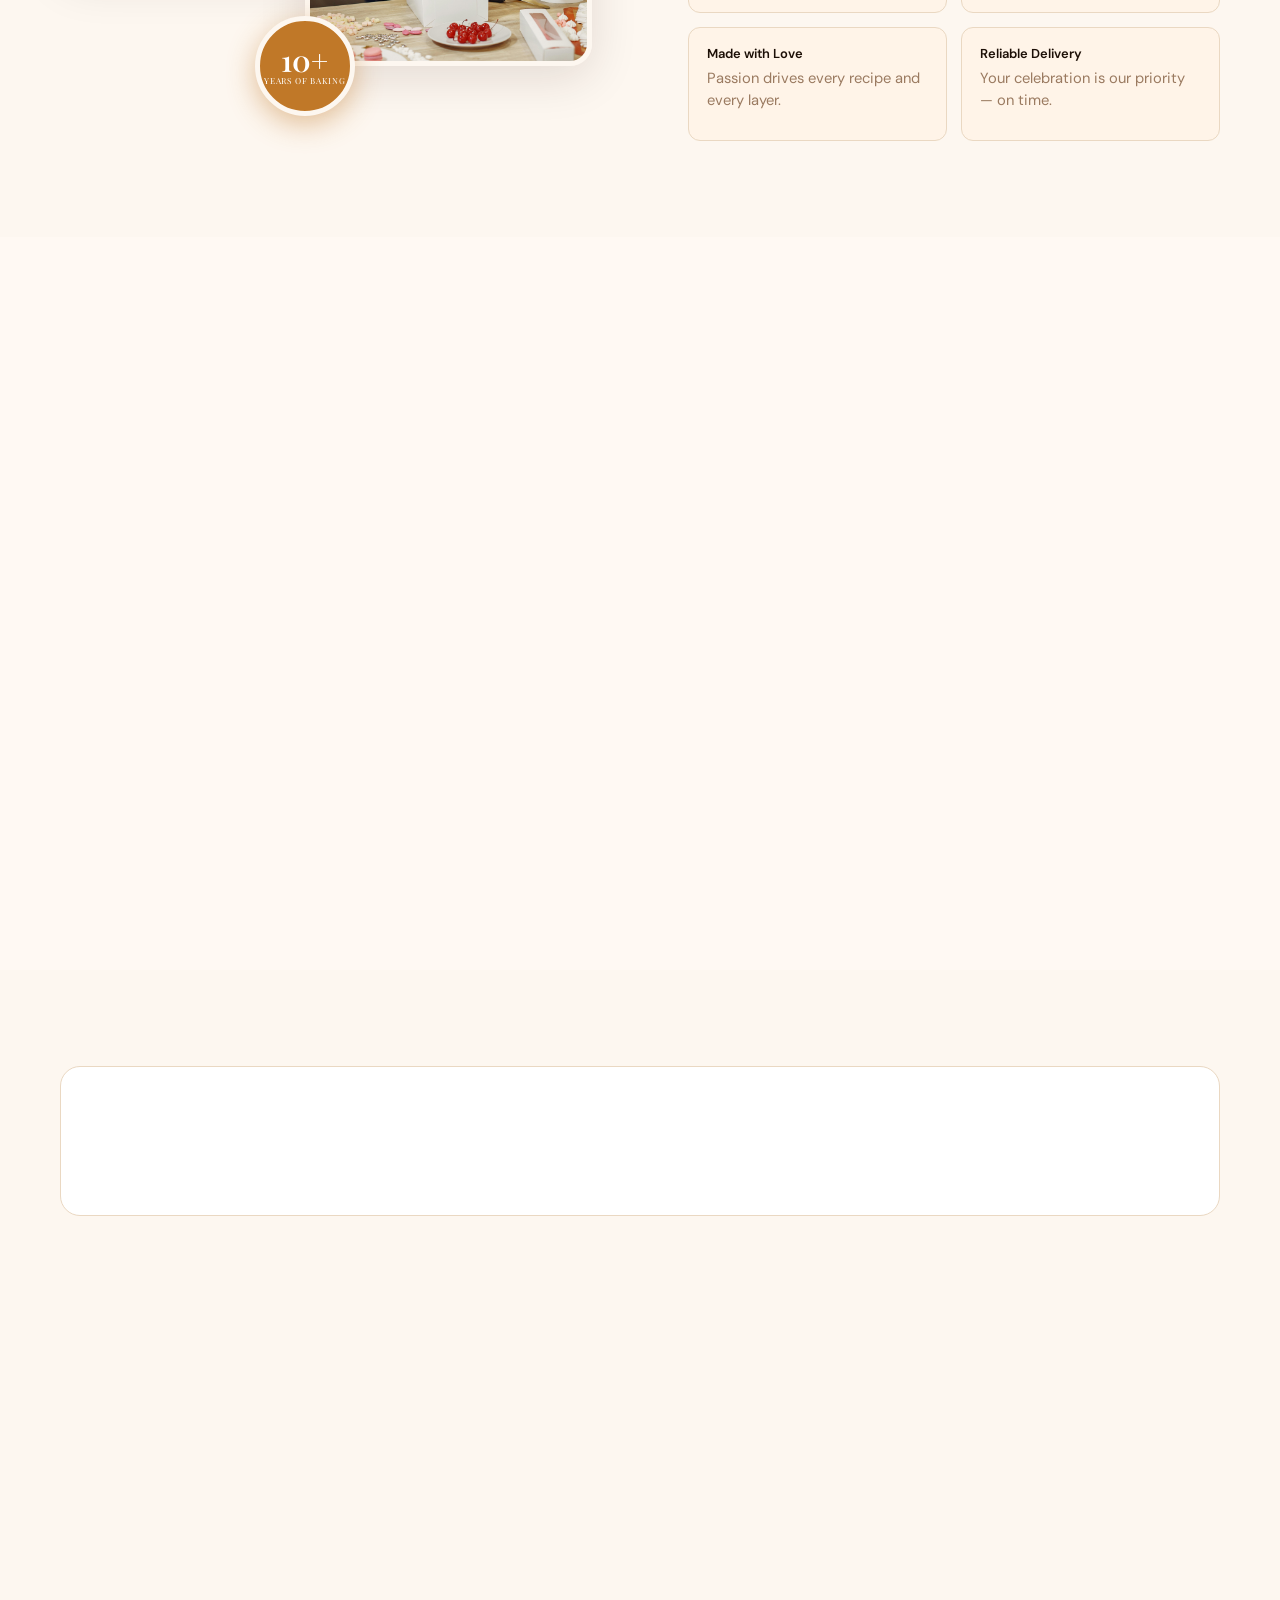
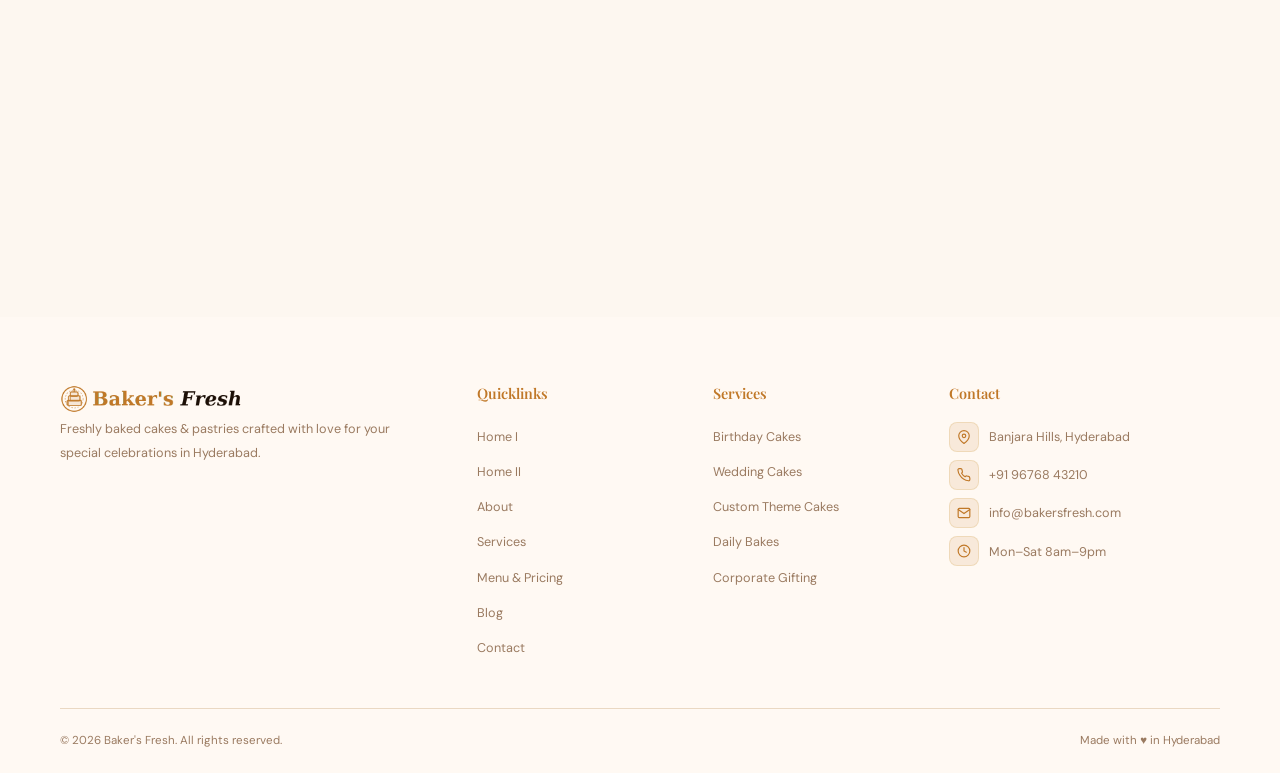
==== commit 74ec4a3f: "initial commit" ====
--- a/about.html
+++ b/about.html
@@ -14,7 +14,11 @@
 <body >
 
 <nav id="nav">
-  <a class="logo" href="index.html">Baker's <span>Fresh</span></a>
+  <a class="logo" href="index.html">
+  <img src="Images/logo-light.png" alt="Baker's Fresh" class="logo-img logo-img--light">
+  <img src="Images/logo-dark.png"  alt="Baker's Fresh" class="logo-img logo-img--dark">
+</a>
+  
   <ul class="nav-links">
 
     <li class="has-drop">
@@ -34,7 +38,19 @@
   </ul>
 
   <div class="nav-r">
-    <button class="icon-btn" id="theme-btn" onclick="toggleTheme()" title="Dark / Light">🌙</button>
+    <button class="icon-btn" id="theme-btn" onclick="toggleTheme()" title="Dark / Light">
+  <svg id="icon-moon" xmlns="http://www.w3.org/2000/svg" width="16" height="16" viewBox="0 0 24 24" fill="currentColor" style="display:block">
+    <path d="M21 12.79A9 9 0 1 1 11.21 3 7 7 0 0 0 21 12.79z"/>
+  </svg>
+  <svg id="icon-sun" xmlns="http://www.w3.org/2000/svg" width="16" height="16" viewBox="0 0 24 24" fill="none" stroke="currentColor" stroke-width="2" stroke-linecap="round" stroke-linejoin="round" style="display:none">
+    <circle cx="12" cy="12" r="5"/>
+    <line x1="12" y1="1" x2="12" y2="3"/><line x1="12" y1="21" x2="12" y2="23"/>
+    <line x1="4.22" y1="4.22" x2="5.64" y2="5.64"/><line x1="18.36" y1="18.36" x2="19.78" y2="19.78"/>
+    <line x1="1" y1="12" x2="3" y2="12"/><line x1="21" y1="12" x2="23" y2="12"/>
+    <line x1="4.22" y1="19.78" x2="5.64" y2="18.36"/><line x1="18.36" y1="5.64" x2="19.78" y2="4.22"/>
+  </svg>
+</button>
+   
     <button class="rtl-btn"  id="rtl-btn"   onclick="toggleRTL()"   title="RTL / LTR">RTL</button>
     <a href="login.html" class="btn btn-primary btn-sm">Login</a>
     <button class="ham" id="ham" onclick="toggleMob()"><span></span><span></span><span></span></button>
@@ -58,15 +74,36 @@
   <a href="login.html" class="btn btn-primary btn-sm">Login</a>
 </div>
 
-<div class="ph"><div class="ph-bg" style="background-image:url('Images/hero image.jpg')"></div><div class="ph-inner"><div class="crumb"><span class="cl" onclick="location.href='index.html'">Home</span><span>›</span><span>About</span></div><h1 class="ph-title">Our <em>Sweet</em> Story</h1><p class="ph-sub">A decade of baking love, one cake at a time — from a tiny kitchen to Hyderabad's most beloved artisan bakery.</p></div></div>
-
+<div class="ph">
+  <div class="ph-bg" style="background-image:url('Images/hero image.jpg')"></div>
+  <div class="ph-inner">
+ 
+    <h1 class="ph-title">Our <em>Sweet</em> Story</h1>
+ 
+    <p class="ph-sub">A decade of baking love, one cake at a time — from a tiny kitchen in Banjara Hills to Hyderabad's most beloved artisan bakery. Every layer tells a story. Every celebration deserves perfection.</p>
+ 
+    <div class="ph-pills">
+      <div class="ph-pill"><span class="ph-pill-n">500+</span><span class="ph-pill-l">Happy Families</span></div>
+      <div class="ph-pill"><span class="ph-pill-n">10k+</span><span class="ph-pill-l">Cakes Delivered</span></div>
+      <div class="ph-pill"><span class="ph-pill-n">4.9★</span><span class="ph-pill-l">Google Rating</span></div>
+    </div>
+ 
+    <div class="ph-btns">
+      <a href="contact.html" class="btn btn-primary btn-lg">Order a Cake</a>
+      <a href="services.html" class="btn btn-outline-white btn-lg">Our Services →</a>
+    </div>
+ 
+  </div>
+</div>
+  </div>
+</div>
 <section class="sec">
   <div class="wrap">
     <div class="about-story">
       <div class="about-imgs reveal">
         <img src="Images/mission.jpg" alt="Bakery" class="aimg-main" loading="lazy">
         <img src="Images/about.jpg" alt="Baking" class="aimg-sm" loading="lazy">
-        <div class="a-badge"><b>10</b><small>Years of Baking</small></div>
+        <div class="a-badge"><b>10+</b><small>Years of Baking</small></div>
       </div>
       <div class="about-txt reveal rd1">
         <div class="sec-tag">✦ Our Story</div>
@@ -123,7 +160,10 @@
   <div class="wrap">
     <div class="foot-grid">
       <div class="foot-brand">
-        <a class="foot-logo" href="index.html">Baker's <span>Fresh</span></a>
+        <a class="logo" href="index.html">
+    <img src="Images/logo-light.png" alt="Baker's Fresh" class="logo-img logo-img--light">
+    <img src="Images/logo-dark.png"  alt="Baker's Fresh" class="logo-img logo-img--dark">
+  </a>
         <p>Freshly baked cakes &amp; pastries crafted with love for your special celebrations in Hyderabad.</p>
        </div>
       <div class="foot-col"><h5>Quicklinks</h5><ul><li><a href="index.html">Home I</a></li>
@@ -139,12 +179,59 @@
           <li><a href="service-detail.html">Corporate Gifting</a></li>
         </ul>
       </div>
-       <div class="foot-col"><h5>Contact</h5><ul>
-        <li><a><svg xmlns="http://www.w3.org/2000/svg" width="15" height="15" viewBox="0 0 24 24" fill="none" stroke="currentColor" stroke-width="2" stroke-linecap="round" stroke-linejoin="round" style="display:inline-block;vertical-align:middle;margin-right:8px;flex-shrink:0"><path d="M21 10c0 7-9 13-9 13s-9-6-9-13a9 9 0 0 1 18 0z"/><circle cx="12" cy="10" r="3"/></svg>Banjara Hills, Hyderabad</a></li>
-        <li><a><svg xmlns="http://www.w3.org/2000/svg" width="15" height="15" viewBox="0 0 24 24" fill="none" stroke="currentColor" stroke-width="2" stroke-linecap="round" stroke-linejoin="round" style="display:inline-block;vertical-align:middle;margin-right:8px;flex-shrink:0"><path d="M22 16.92v3a2 2 0 0 1-2.18 2 19.79 19.79 0 0 1-8.63-3.07A19.5 19.5 0 0 1 4.64 12a19.79 19.79 0 0 1-3.07-8.67A2 2 0 0 1 3.55 1.18h3a2 2 0 0 1 2 1.72c.127.96.361 1.903.7 2.81a2 2 0 0 1-.45 2.11L7.91 8.91a16 16 0 0 0 6.08 6.08l.91-.91a2 2 0 0 1 2.11-.45c.907.339 1.85.573 2.81.7a2 2 0 0 1 1.72 2.01z"/></svg>+91 96768 43210</a></li>
-        <li><a><svg xmlns="http://www.w3.org/2000/svg" width="15" height="15" viewBox="0 0 24 24" fill="none" stroke="currentColor" stroke-width="2" stroke-linecap="round" stroke-linejoin="round" style="display:inline-block;vertical-align:middle;margin-right:8px;flex-shrink:0"><path d="M4 4h16c1.1 0 2 .9 2 2v12c0 1.1-.9 2-2 2H4c-1.1 0-2-.9-2-2V6c0-1.1.9-2 2-2z"/><polyline points="22,6 12,13 2,6"/></svg>info@bakersfresh.com</a></li>
-        <li><a><svg xmlns="http://www.w3.org/2000/svg" width="15" height="15" viewBox="0 0 24 24" fill="none" stroke="currentColor" stroke-width="2" stroke-linecap="round" stroke-linejoin="round" style="display:inline-block;vertical-align:middle;margin-right:8px;flex-shrink:0"><circle cx="12" cy="12" r="10"/><polyline points="12 6 12 12 16 14"/></svg>Mon–Sat 8am–9pm</a></li>
-      </ul></div>
+       <div class="foot-col">
+  <h5>Contact</h5>
+  <ul>
+ 
+    <li>
+      <a>
+        <span class="foot-icon">
+          <svg xmlns="http://www.w3.org/2000/svg" width="14" height="14" viewBox="0 0 24 24" fill="none" stroke="#C07828" stroke-width="2" stroke-linecap="round" stroke-linejoin="round">
+            <path d="M21 10c0 7-9 13-9 13s-9-6-9-13a9 9 0 0 1 18 0z"/>
+            <circle cx="12" cy="10" r="3"/>
+          </svg>
+        </span>
+        Banjara Hills, Hyderabad
+      </a>
+    </li>
+ 
+    <li>
+      <a>
+        <span class="foot-icon">
+          <svg xmlns="http://www.w3.org/2000/svg" width="14" height="14" viewBox="0 0 24 24" fill="none" stroke="#C07828" stroke-width="2" stroke-linecap="round" stroke-linejoin="round">
+            <path d="M22 16.92v3a2 2 0 0 1-2.18 2 19.79 19.79 0 0 1-8.63-3.07A19.5 19.5 0 0 1 4.64 12a19.79 19.79 0 0 1-3.07-8.67A2 2 0 0 1 3.55 1.18h3a2 2 0 0 1 2 1.72c.127.96.361 1.903.7 2.81a2 2 0 0 1-.45 2.11L7.91 8.91a16 16 0 0 0 6.08 6.08l.91-.91a2 2 0 0 1 2.11-.45c.907.339 1.85.573 2.81.7a2 2 0 0 1 1.72 2.01z"/>
+          </svg>
+        </span>
+        +91 96768 43210
+      </a>
+    </li>
+ 
+    <li>
+      <a>
+        <span class="foot-icon">
+          <svg xmlns="http://www.w3.org/2000/svg" width="14" height="14" viewBox="0 0 24 24" fill="none" stroke="#C07828" stroke-width="2" stroke-linecap="round" stroke-linejoin="round">
+            <path d="M4 4h16c1.1 0 2 .9 2 2v12c0 1.1-.9 2-2 2H4c-1.1 0-2-.9-2-2V6c0-1.1.9-2 2-2z"/>
+            <polyline points="22,6 12,13 2,6"/>
+          </svg>
+        </span>
+        info@bakersfresh.com
+      </a>
+    </li>
+ 
+    <li>
+      <a>
+        <span class="foot-icon">
+          <svg xmlns="http://www.w3.org/2000/svg" width="14" height="14" viewBox="0 0 24 24" fill="none" stroke="#C07828" stroke-width="2" stroke-linecap="round" stroke-linejoin="round">
+            <circle cx="12" cy="12" r="10"/>
+            <polyline points="12 6 12 12 16 14"/>
+          </svg>
+        </span>
+        Mon–Sat 8am–9pm
+      </a>
+    </li>
+ 
+  </ul>
+</div>
     </div>
     <div class="foot-bottom"><span>© 2026 Baker's Fresh. All rights reserved.</span><span>Made with ♥ in Hyderabad</span></div>
   </div>
--- a/css/global.css
+++ b/css/global.css
@@ -37,7 +37,6 @@
   --glass-logo:   rgba(255,255,255,0.08);
 }
 
-/* ── RESET ── */
 *, *::before, *::after { box-sizing: border-box; margin: 0; padding: 0; }
 html { scroll-behavior: smooth; }
 body {
@@ -55,10 +54,10 @@
 button, input, select, textarea { font-family: 'DM Sans', sans-serif; }
 
 /* ── LAYOUT UTILITIES ── */
-.wrap       { max-width: 1180px; margin: 0 auto; padding: 0 48px; }
-.sec        { padding: 96px 0; }
-.sec-alt    { background: var(--bg2); }
-.sec-head   { text-align: center; margin-bottom: 60px; }
+.wrap    { max-width: 1180px; margin: 0 auto; padding: 0 48px; }
+.sec     { padding: 96px 0; }
+.sec-alt { background: var(--bg2); }
+.sec-head { text-align: center; margin-bottom: 60px; }
 .sec-tag {
   display: inline-block;
   font-size: .67rem; letter-spacing: .24em; text-transform: uppercase;
@@ -87,7 +86,7 @@
   text-decoration: none; white-space: nowrap;
 }
 .btn-primary { background: #C07828; color: #fff; }
-.btn-primary:hover { background: #9A5F18; transform: translateY(-2px); box-shadow: 0 8px 28px rgba(192,120,40,.38); }
+.btn-primary:hover { background: #C07828; transform: translateY(-2px); box-shadow: 0 8px 28px rgba(192,120,40,.38); }
 .btn-outline { background: transparent; border: 1.5px solid #C07828; color: #C07828; }
 .btn-outline:hover { background: #C07828; color: #fff; transform: translateY(-2px); }
 .btn-ghost { background: rgba(255,255,255,.12); border: 1.5px solid rgba(255,255,255,.4); color: #fff; backdrop-filter: blur(6px); }
@@ -97,9 +96,7 @@
 .btn-lg { padding: 15px 36px; font-size: .85rem; }
 .btn-sm { padding: 9px 20px; font-size: .73rem; }
 
-/* ══════════════════════════════════════════
-   NAV
-   ══════════════════════════════════════════ */
+/* ── NAV ── */
 #nav {
   position: fixed; top: 0; left: 0; right: 0; z-index: 1000;
   height: 70px;
@@ -112,7 +109,6 @@
   border-top: 1px solid rgba(255,255,255,.18);
   box-shadow: var(--glass-shadow);
   transition: background .4s ease, box-shadow .3s ease, border-color .4s ease;
-  /* CRITICAL: overflow visible so dropdown panel can overflow nav bounds */
   overflow: visible;
 }
 #nav.stuck {
@@ -120,164 +116,104 @@
   box-shadow: 0 12px 40px rgba(0,0,0,.14), 0 1px 0 rgba(255,255,255,.5) inset;
   border-bottom-color: rgba(192,120,40,.28);
 }
-
+.logo-img {
+  height: 36px;
+  width: auto;
+  display: block;
+}
+/* Show light logo by default, dark logo in dark mode */
+.logo-img--dark  { display: none; }
+[data-theme="dark"] .logo-img--light { display: none; }
+[data-theme="dark"] .logo-img--dark  { display: block; }
 .logo {
   font-family: 'Playfair Display', serif;
-  font-size: 1.52rem; font-weight: 800;
-  color: #C07828; letter-spacing: -.4px;
-  cursor: pointer; white-space: nowrap; flex-shrink: 0;
-  position: relative; z-index: 1;
-}
+  font-size: 1.52rem;
+  font-weight: 800;
+  color: #C07828;
+  letter-spacing: -.4px;
+  cursor: pointer;
+  white-space: nowrap;
+  flex-shrink: 0;
+  position: relative;
+  z-index: 1;
+ 
+
+}
+
+
 .logo span { font-style: italic; color: var(--text); }
 
-/* ── NAV LINKS LIST ── */
 .nav-links {
   display: flex; gap: 4px; align-items: center;
-  /* CRITICAL: overflow visible so dropdown is not clipped */
-  overflow: visible;
-  position: relative; z-index: 1001;
+  overflow: visible; position: relative; z-index: 1001;
 }
 .nav-links a {
   font-size: .72rem; font-weight: 500;
   letter-spacing: .1em; text-transform: uppercase;
   color: var(--text);
-  position: relative;
-  padding: 7px 14px;
-  border-radius: 100px;
-  transition: color .22s, background .22s;
-  white-space: nowrap;
+  position: relative; padding: 7px 14px; border-radius: 100px;
+  transition: color .22s, background .22s; white-space: nowrap;
 }
 .nav-links a::before {
-  content: '';
-  position: absolute; inset: 0;
-  border-radius: 100px;
-  background: transparent;
-  border: 1px solid transparent;
-  transition: background .22s, border-color .22s;
+  content: ''; position: absolute; inset: 0; border-radius: 100px;
+  background: transparent; border: 1px solid transparent;
+  transition: background .22s, border-color .22s; pointer-events: none;
 }
 .nav-links a:hover::before { background: rgba(192,120,40,.10); border-color: rgba(192,120,40,.22); }
 .nav-links a.act::before   { background: rgba(192,120,40,.15); border-color: rgba(192,120,40,.35); }
 .nav-links a:hover,
 .nav-links a.act { color: #C07828; }
-
-/* Underline dot — for regular links */
 .nav-links a::after {
-  content: '';
-  position: absolute;
+  content: ''; position: absolute;
   bottom: 5px; left: 50%; transform: translateX(-50%);
   width: 0; height: 2px;
   background: #C07828; border-radius: 2px;
-  transition: width .25s cubic-bezier(.25,.8,.25,1);
+  transition: width .25s cubic-bezier(.25,.8,.25,1); pointer-events: none;
 }
 .nav-links a.act::after   { width: 18px; }
 .nav-links a:hover::after { width: 18px; }
-
-/* ── HAS-DROP LI ── */
-.nav-links li {
-  position: relative;
-  list-style: none;
-  overflow: visible;
-}
-
-.nav-links li.has-drop {
-  /* Extended downward hit-area bridges the gap to the dropdown panel.
-     Mouse travel from link to panel stays within the li so :hover never drops. */
-  padding-bottom: 18px;
-  margin-bottom: -18px;
-  z-index: 10;
-}
+.nav-links li { position: relative; list-style: none; overflow: visible; }
+.nav-links li.has-drop { padding-bottom: 22px; margin-bottom: -22px; z-index: 10; }
 .nav-links li.has-drop:hover,
-.nav-links li.has-drop.open {
-  z-index: 1100;
-}
-
-/* Suppress the underline dot on the dropdown parent link */
+.nav-links li.has-drop.open { z-index: 1100; }
 .nav-links li.has-drop > a::after { display: none !important; }
 
-/* Chevron inside the parent link — use a <span class="drop-chevron"> in HTML */
 .drop-chevron {
-  display: inline-block;
-  width: 0; height: 0;
-  border-left: 3.5px solid transparent;
-  border-right: 3.5px solid transparent;
+  display: inline-block; width: 0; height: 0;
+  border-left: 3.5px solid transparent; border-right: 3.5px solid transparent;
   border-top: 4.5px solid currentColor;
-  margin-inline-start: 5px;
-  vertical-align: middle;
-  transition: transform .25s;
-  pointer-events: none;
+  margin-inline-start: 5px; vertical-align: middle;
+  transition: transform .25s; pointer-events: none;
 }
 .nav-links li.has-drop:hover > a .drop-chevron,
-.nav-links li.has-drop.open  > a .drop-chevron {
-  transform: rotate(180deg);
-}
-
-/* ── DROPDOWN PANEL ── */
+.nav-links li.has-drop.open  > a .drop-chevron { transform: rotate(180deg); }
+
 .nav-dropdown {
-  position: absolute;
-  /* Flush to bottom of li — the 18px padding-bottom bridges the visual gap */
-  top: calc(100% - 16px);
-  left: 50%;
-  transform: translateX(-50%) translateY(-6px);
-  min-width: 164px;
-  background: var(--surface);
-  border: 1px solid var(--border);
-  border-radius: 14px;
-  padding: 6px;
-  box-shadow: 0 16px 48px var(--shadow);
-  opacity: 0;
-  visibility: hidden;
-  pointer-events: none;
-  transition: opacity .2s ease, transform .2s ease, visibility .2s ease;
-  /* Above everything else */
-  z-index: 2000;
-}
-
-/* Invisible upward pseudo-bridge — catches mouse in the gap between
-   the bottom edge of the link text and the top of the panel */
+  position: absolute; top: 100%; left: 50%;
+  transform: translateX(-50%) translateY(-8px);
+  min-width: 164px; background: var(--surface);
+  border: 1px solid var(--border); border-radius: 14px; padding: 6px;
+  box-shadow: 0 16px 48px var(--shadow); z-index: 2000;
+  pointer-events: auto; opacity: 0; visibility: hidden;
+  transition: opacity .18s ease, transform .18s ease;
+}
 .nav-dropdown::before {
-  content: '';
-  position: absolute;
-  bottom: 100%;
-  left: 0; right: 0;
-  height: 20px;
-  background: transparent;
-  pointer-events: auto;
-}
-
-/* OPEN: JS .open class — primary trigger, works at ALL viewport widths */
-.nav-links li.has-drop.open > .nav-dropdown {
-  opacity: 1;
-  visibility: visible;
-  pointer-events: auto;
-  transform: translateX(-50%) translateY(0);
-}
-
-/* OPEN: CSS :hover — progressive enhancement */
+  content: ''; position: absolute; bottom: 100%; left: 0; right: 0;
+  height: 22px; background: transparent; pointer-events: auto;
+}
+.nav-links li.has-drop.open > .nav-dropdown,
 .nav-links li.has-drop:hover > .nav-dropdown {
-  opacity: 1;
-  visibility: visible;
-  pointer-events: auto;
-  transform: translateX(-50%) translateY(0);
-}
-
+  opacity: 1; visibility: visible; transform: translateX(-50%) translateY(0);
+}
 .dd-item {
-  display: block;
-  padding: 10px 16px;
-  border-radius: 9px;
-  font-size: .78rem; font-weight: 500;
-  letter-spacing: .08em; text-transform: uppercase;
-  color: var(--text2); text-decoration: none;
-  transition: background .2s, color .2s;
-  white-space: nowrap;
-  /* Must be above nav-dropdown z-index to be clickable */
-  position: relative;
-  z-index: 2001;
-  cursor: pointer;
+  display: block; padding: 10px 16px; border-radius: 9px;
+  font-size: .78rem; font-weight: 500; letter-spacing: .08em; text-transform: uppercase;
+  color: var(--text2); text-decoration: none; white-space: nowrap;
+  cursor: pointer; position: relative; z-index: 2001; transition: background .15s, color .15s;
 }
 .dd-item:hover { background: rgba(192,120,40,.10); color: #C07828; }
 .dd-item.act   { color: #C07828; font-weight: 600; }
 
-/* ── NAV RIGHT ── */
 .nav-r { display: flex; align-items: center; gap: 7px; flex-shrink: 0; }
 .icon-btn {
   width: 37px; height: 37px; border-radius: 50%;
@@ -308,19 +244,13 @@
 .ham:hover { background: rgba(192,120,40,.15); border-color: rgba(192,120,40,.3); }
 .ham span { display: block; width: 22px; height: 2px; background: var(--text); border-radius: 2px; transition: all .3s; }
 
-/* ── MOBILE NAV ── */
 .mob-nav {
-  display: none;
-  position: fixed; top: 70px; left: 8px; right: 8px;
-  border-radius: 18px;
-  background: var(--glass-mob);
-  backdrop-filter: var(--glass-blur);
-  -webkit-backdrop-filter: var(--glass-blur);
+  display: none; position: fixed; top: 70px; left: 8px; right: 8px;
+  border-radius: 18px; background: var(--glass-mob);
+  backdrop-filter: var(--glass-blur); -webkit-backdrop-filter: var(--glass-blur);
   border: 1px solid var(--glass-border);
   box-shadow: 0 16px 48px rgba(0,0,0,.18), 0 1px 0 rgba(255,255,255,.5) inset;
-  flex-direction: column; z-index: 999;
-  padding: 10px 20px 18px;
-  overflow: hidden;
+  flex-direction: column; z-index: 999; padding: 10px 20px 18px; overflow: hidden;
 }
 .mob-nav.open { display: flex; animation: mobIn .25s ease both; }
 @keyframes mobIn {
@@ -331,22 +261,19 @@
   font-size: .78rem; font-weight: 500; letter-spacing: .1em; text-transform: uppercase;
   color: var(--text2); padding: 13px 10px;
   border-bottom: 1px solid rgba(192,120,40,.12);
-  transition: color .2s, padding-left .2s;
-  border-radius: 8px; margin: 1px 0;
+  transition: color .2s, padding-left .2s; border-radius: 8px; margin: 1px 0;
 }
 .mob-nav a:last-child { border-bottom: none; }
 .mob-nav a:hover { color: #C07828; padding-left: 18px; background: rgba(192,120,40,.08); }
 .mob-nav a.act  { color: #C07828; }
 [dir="rtl"] .mob-nav a:hover { padding-left: 10px; padding-right: 18px; }
 
-/* ── MOBILE DROPDOWN TOGGLE ── */
 .mob-dd-wrap { display: flex; flex-direction: column; border-bottom: 1px solid var(--border); }
 .mob-dd-toggle {
   display: flex; align-items: center; justify-content: space-between;
-  width: 100%; background: none; border: none;
-  padding: 12px 10px;
-  font-family: 'DM Sans', sans-serif;
-  font-size: .8rem; font-weight: 500; letter-spacing: .1em; text-transform: uppercase;
+  width: 100%; background: none; border: none; padding: 12px 10px;
+  font-family: 'DM Sans', sans-serif; font-size: .8rem; font-weight: 500;
+  letter-spacing: .1em; text-transform: uppercase;
   color: var(--text2); cursor: pointer; text-align: start; transition: color .2s;
 }
 .mob-dd-toggle:hover { color: #C07828; }
@@ -356,46 +283,112 @@
 .mob-dropdown a { padding: 10px 10px 10px 26px; border: none; font-size: .76rem; color: var(--text2); transition: color .2s, padding-inline-start .2s; }
 .mob-dropdown a:hover { color: #C07828; padding-inline-start: 32px; }
 
-/* ── PAGE HERO ── */
-.ph { position: relative; height: 52vh; min-height: 360px; display: flex; align-items: flex-end; overflow: hidden; padding-bottom: 52px; }
-.ph-bg { position: absolute; inset: 0; background-size: cover; background-position: center; }
-.ph-bg::after { content: ''; position: absolute; inset: 0; background: linear-gradient(to top, rgba(10,4,0,.88) 0%, rgba(10,4,0,.35) 100%); }
-.ph-inner { position: relative; z-index: 2; padding: 0 60px; animation: slideUp .8s ease both; }
-.crumb { display: flex; align-items: center; gap: 8px; font-size: .66rem; color: rgba(255,255,255,.5); letter-spacing: .08em; margin-bottom: 12px; }
+
+.ph {
+  position: relative;
+  height: 75vh;
+  min-height: 600px;
+  display: flex;
+  align-items: center;
+  overflow: hidden;
+  padding-bottom: 64px;
+}
+.ph-bg {
+  position: absolute; inset: 0;
+  background-size: cover;
+  background-position: center;
+}
+.ph-bg::after {
+  content: ''; position: absolute; inset: 0;
+  background: linear-gradient(to top, rgba(10,4,0,.88) 0%, rgba(10,4,0,.30) 100%);
+}
+.ph-inner {
+  position: relative; z-index: 2;
+  padding: 0 60px;
+  animation: slideUp .8s ease both;
+}
+.crumb {
+  display: flex; align-items: center; gap: 8px;
+  font-size: .66rem; color: rgba(255,255,255,.5);
+  letter-spacing: .08em; margin-bottom: 12px;
+}
 .crumb .cl { cursor: pointer; transition: color .2s; }
 .crumb .cl:hover { color: rgba(255,255,255,.85); }
-.ph-title { font-family: 'Playfair Display', serif; font-size: clamp(2rem, 5vw, 3.5rem); font-weight: 800; color: #fff; line-height: 1.12; margin-bottom: 10px; }
+.ph-title {
+  font-family: 'Playfair Display', serif;
+  font-size: clamp(2.2rem, 5vw, 4rem);
+  font-weight: 800; color: #fff;
+  line-height: 1.1; margin-bottom: 12px;
+}
 .ph-title em { font-style: italic; color: #D4A853; }
-.ph-sub { font-size: .9rem; color: rgba(255,255,255,.7); max-width: 520px; line-height: 1.75; }
-
-/* ── STATS BAR ── */
-.stats-bar { display: grid; grid-template-columns: repeat(4,1fr); background: var(--surface); border-top: 1px solid var(--border); border-bottom: 1px solid var(--border); }
-.stat-item { padding: 36px 20px; text-align: center; border-right: 1px solid var(--border); transition: background .25s; cursor: default; }
+.ph-sub {
+  font-size: .92rem; color: rgba(255,255,255,.72);
+  max-width: 540px; line-height: 1.78;
+}
+
+.stats-bar {
+  display: grid; grid-template-columns: repeat(4,1fr);
+  background: var(--surface);
+  border-top: 1px solid var(--border);
+  border-bottom: 1px solid var(--border);
+}
+.stat-item {
+  padding: 36px 20px; text-align: center;
+  border-right: 1px solid var(--border);
+  transition: background .25s; cursor: default;
+}
 .stat-item:last-child { border-right: none; }
 .stat-item:hover { background: var(--surface2); }
-.stat-n { font-family: 'Playfair Display', serif; font-size: 2.7rem; font-weight: 800; color: #C07828; line-height: 1; display: block; margin-bottom: 5px; }
+.stat-n {
+  font-family: 'Playfair Display', serif;
+  font-size: 2.7rem; font-weight: 800; color: #C07828;
+  line-height: 1; display: block; margin-bottom: 5px;
+}
 .stat-l { font-size: .67rem; letter-spacing: .16em; text-transform: uppercase; color: var(--text3); }
 
-/* ── PROMO BAR ── */
-.promo { background: linear-gradient(125deg, #C07828 0%, #E09040 100%); padding: 32px 48px; display: flex; align-items: center; justify-content: center; gap: 26px; flex-wrap: wrap; text-align: center; position: relative; overflow: hidden; }
+
+.promo {
+  background: linear-gradient(125deg, #C07828 0%, #E09040 100%);
+  padding: 32px 48px; display: flex; align-items: center;
+  justify-content: center; gap: 26px; flex-wrap: wrap;
+  text-align: center; position: relative; overflow: hidden;
+}
 .promo-txt { font-family: 'Playfair Display', serif; font-size: 1.55rem; font-weight: 700; color: #fff; }
-.code-box { display: inline-flex; align-items: center; gap: 10px; background: rgba(255,255,255,.18); border: 1.5px dashed rgba(255,255,255,.55); padding: 8px 18px; border-radius: 9px; }
+.code-box {
+  display: inline-flex; align-items: center; gap: 10px;
+  background: rgba(255,255,255,.18); border: 1.5px dashed rgba(255,255,255,.55);
+  padding: 8px 18px; border-radius: 9px;
+}
 .code-box strong { font-size: .92rem; color: #fff; letter-spacing: .12em; }
-.code-copy { background: rgba(255,255,255,.22); border: none; color: #fff; padding: 3px 11px; border-radius: 5px; font-size: .65rem; font-weight: 600; cursor: pointer; transition: background .2s; text-transform: uppercase; letter-spacing: .06em; }
+.code-copy {
+  background: rgba(255,255,255,.22); border: none; color: #fff;
+  padding: 3px 11px; border-radius: 5px; font-size: .65rem; font-weight: 600;
+  cursor: pointer; transition: background .2s; text-transform: uppercase; letter-spacing: .06em;
+}
 .code-copy:hover { background: rgba(255,255,255,.4); }
 
-/* ── FEATURE CARDS ── */
 .feat-grid { display: grid; grid-template-columns: repeat(3,1fr); gap: 26px; }
-.fcard { padding: 36px 28px; border-radius: 22px; text-align: center; background: var(--surface); border: 1px solid var(--border); transition: all .38s; position: relative; overflow: hidden; }
-.fcard::after { content: ''; position: absolute; bottom: 0; left: 0; right: 0; height: 3px; background: linear-gradient(90deg,#C07828,#D4A853); transform: scaleX(0); transition: transform .38s; transform-origin: left; }
+.fcard {
+  padding: 36px 28px; border-radius: 22px; text-align: center;
+  background: var(--surface); border: 1px solid var(--border);
+  transition: all .38s; position: relative; overflow: hidden;
+}
+.fcard::after {
+  content: ''; position: absolute; bottom: 0; left: 0; right: 0; height: 3px;
+  background: linear-gradient(90deg,#C07828,#D4A853);
+  transform: scaleX(0); transition: transform .38s; transform-origin: left;
+}
 .fcard:hover { transform: translateY(-7px); box-shadow: var(--cshadow); }
 .fcard:hover::after { transform: scaleX(1); }
-.ficon { width: 60px; height: 60px; border-radius: 14px; background: var(--bg3); margin: 0 auto 18px; display: flex; align-items: center; justify-content: center; font-size: 1.7rem; transition: all .38s; }
+.ficon {
+  width: 60px; height: 60px; border-radius: 14px; background: var(--bg3);
+  margin: 0 auto 18px; display: flex; align-items: center; justify-content: center;
+  font-size: 1.7rem; transition: all .38s;
+}
 .fcard:hover .ficon { background: #C07828; transform: scale(1.12); }
 .ftitle { font-family: 'Playfair Display', serif; font-size: 1.15rem; font-weight: 600; color: var(--text); margin-bottom: 9px; }
-.fdesc { font-size: .82rem; color: var(--text3); line-height: 1.75; }
-
-/* ── CTA FULL WIDTH ── */
+.fdesc  { font-size: .82rem; color: var(--text3); line-height: 1.75; }
+
 .cta-fw { position: relative; min-height: 480px; display: flex; align-items: center; overflow: hidden; }
 .cta-fw-bg { position: absolute; inset: 0; background: url('Images/cta-cake.jpg') center/cover; }
 .cta-fw-bg::after { content: ''; position: absolute; inset: 0; background: linear-gradient(110deg,rgba(10,4,0,.93) 0%,rgba(10,4,0,.65) 100%); }
@@ -406,7 +399,6 @@
 .cta-inner p { font-size: .9rem; color: rgba(255,255,255,.72); line-height: 1.85; margin-bottom: 30px; max-width: 420px; }
 .cta-btns { display: flex; gap: 14px; flex-wrap: wrap; }
 
-/* ── NEWSLETTER ── */
 .nl { background: linear-gradient(125deg,#C07828 0%,#9A5F18 100%); padding: 76px 0; text-align: center; }
 .nl-inner { max-width: 540px; margin: 0 auto; padding: 0 24px; }
 .nl-inner h2 { font-family: 'Playfair Display', serif; font-size: 2.2rem; font-weight: 700; color: #fff; margin-bottom: 10px; }
@@ -418,19 +410,34 @@
 .nl-form button { padding: 0 24px; background: #C07828; border: none; color: #fff; font-size: .73rem; font-weight: 600; letter-spacing: .07em; text-transform: uppercase; cursor: pointer; transition: background .2s; white-space: nowrap; }
 .nl-form button:hover { background: #9A5F18; }
 
-/* ── FOOTER ── */
-footer { background: var(--bg2); color: rgba(255,255,255,.52); padding: 64px 0 26px; }
-.foot-grid { display: grid; grid-template-columns: 2fr 1fr 1fr 1.5fr; gap: 40px; margin-bottom: 48px; }
-.foot-logo { font-family: 'Playfair Display', serif; font-size: 1.48rem; font-weight: 800; color: #D4A853; display: inline-block; }
+footer { background: var(--bg2); padding: 64px 0 0; }
+.foot-grid { display: grid; grid-template-columns: 2fr 1fr 1fr 1.5fr; gap: 40px; padding-bottom: 48px; }
+.foot-logo { font-family: 'Playfair Display', serif; font-size: 1.48rem; font-weight: 800; color: #C07828; display: inline-block; margin-bottom: 14px; }
 .foot-logo span { font-style: italic; color: var(--text); }
-.foot-brand p { font-size: .79rem; line-height: 1.85; margin-top: 13px; color: var(--text3); }
-.foot-col h5 { font-family: 'Playfair Display', serif; font-size: .9rem; font-weight: 600; color: #D4A853; margin-bottom: 16px; }
+.foot-brand p { font-size: .79rem; line-height: 1.85; color: var(--text3); }
+.foot-col h5 { font-family: 'Playfair Display', serif; font-size: .9rem; font-weight: 600; color: #C07828; margin-bottom: 16px; }
 .foot-col ul { display: flex; flex-direction: column; gap: 8px; }
-.foot-col a { font-size: .79rem; color: var(--text3); transition: color .2s; }
-.foot-col a:hover { color: #D4A853; }
-.foot-bottom { border-top: 1px solid rgba(255,255,255,.08); padding-top: 22px; display: flex; justify-content: space-between; align-items: center; font-size: .72rem; color: rgba(255,255,255,.26); flex-wrap: wrap; gap: 8px; }
-
-/* ── ANIMATIONS ── */
+.foot-col a { font-size: .79rem; color: var(--text3); transition: color .2s; display: inline-flex; align-items: center; gap: 0; }
+.foot-col a:hover { color: #C07828; }
+.foot-icon {
+  width: 30px; height: 30px; border-radius: 8px;
+  background: rgba(192,120,40,.12); border: 1px solid rgba(212,168,83,.25);
+  display: inline-flex; align-items: center; justify-content: center;
+  flex-shrink: 0; margin-right: 10px;
+  transition: background .25s, border-color .25s, transform .25s;
+}
+.foot-col a:hover .foot-icon { background: #C07828; border-color: #C07828; transform: scale(1.1); }
+.foot-icon svg { stroke: #C07828; transition: stroke .25s; }
+.foot-col a:hover .foot-icon svg { stroke: #fff; }
+.foot-bottom {
+  display: flex; justify-content: space-between; align-items: center;
+  flex-wrap: wrap; gap: 8px; padding: 22px 0;
+  border-top: 1px solid var(--border); font-size: .72rem; color: var(--text3);
+}
+[data-theme="dark"] .foot-bottom { border-top-color: rgba(255,255,255,.10); color: rgba(255,255,255,.30); }
+
+
+
 @keyframes slideUp { from { opacity: 0; transform: translateY(32px); } to { opacity: 1; transform: none; } }
 @keyframes fadeIn  { from { opacity: 0; } to { opacity: 1; } }
 @keyframes sPulse  { 0%,100% { opacity:.5; transform:scaleY(1); } 50% { opacity:1; transform:scaleY(1.35); } }
@@ -442,54 +449,62 @@
 .rd3 { transition-delay: .3s; }
 .rd4 { transition-delay: .4s; }
 
-/* ── RTL ── */
-[dir="rtl"] .steps::before   { transform: scaleX(-1); }
-[dir="rtl"] .val:hover        { transform: translateX(-4px); }
-[dir="rtl"] .feat-row:hover   { transform: translateX(-4px); }
-[dir="rtl"] .ci:hover         { transform: translateX(-5px); }
-
-/* ══════════════════════════════════════════
-   RESPONSIVE
-   ══════════════════════════════════════════ */
-
-/* ── DESKTOP ≥ 769px: desktop nav always visible, hamburger always hidden ── */
-@media (min-width: 769px) {
-  .ham        { display: none !important; }
-  .nav-links  { display: flex !important; }
-  .nav-r .btn { display: inline-flex !important; }
-  .rtl-btn    { display: flex !important; }
-}
-
-/* ── LARGE DESKTOP ≥ 1280px ── */
+[dir="rtl"] .steps::before { transform: scaleX(-1); }
+[dir="rtl"] .val:hover     { transform: translateX(-4px); }
+[dir="rtl"] .feat-row:hover{ transform: translateX(-4px); }
+[dir="rtl"] .ci:hover      { transform: translateX(-5px); }
+
+
+
+
 @media (min-width: 1280px) {
   #nav { padding: 0 52px; }
   .nav-links a { padding: 7px 16px; font-size: .74rem; }
   .wrap { padding: 0 64px; }
-}
-
-/* ── MEDIUM DESKTOP 1024px – 1279px: tighter nav, dropdown still fully functional ── */
+
+  .ph            { height: 75vh; min-height: 600px; padding-bottom: 72px; }
+  .ph-title      { font-size: clamp(2.6rem, 5vw, 4.2rem); }
+  .ph-sub        { font-size: .95rem; max-width: 580px; }
+}
+
+
 @media (min-width: 1024px) and (max-width: 1279px) {
   #nav { padding: 0 32px; }
   .nav-links { gap: 0; }
   .nav-links a { padding: 7px 10px; font-size: .69rem; }
   .wrap { padding: 0 36px; }
-  /* Guarantee dropdown layering at this breakpoint */
-  .nav-links li.has-drop        { z-index: 10; }
-  .nav-links li.has-drop:hover,
-  .nav-links li.has-drop.open   { z-index: 1100; }
-  .nav-dropdown                 { z-index: 2000; }
-  .dd-item                      { z-index: 2001; }
-}
-
-/* ── TABLET-DESKTOP 769px – 1023px ── */
+
+  .ph            { height: 70vh; min-height: 540px; padding-bottom: 60px; }
+  .ph-inner      { padding: 0 40px; }
+  .ph-title      { font-size: clamp(2.2rem, 4.5vw, 3.6rem); }
+}
+
+
 @media (min-width: 769px) and (max-width: 1023px) {
-  #nav { padding: 0 24px; }
+  
+  #nav { padding: 0 22px; }
   .nav-links { gap: 0; }
   .nav-links a { padding: 6px 8px; font-size: .64rem; }
   .wrap { padding: 0 24px; }
-}
-
-/* ── MOBILE ≤ 768px ── */
+  
+}
+
+@media (min-width: 640px) and (max-width: 1023px) {
+  .ph            { height: 65vh; min-height: 460px; padding-bottom: 52px; }
+  .ph-inner      { padding: 0 32px; }
+  .ph-title      { font-size: clamp(2rem, 5vw, 3rem); }
+  .ph-sub        { font-size: .88rem; max-width: 480px; }
+}
+
+
+@media (min-width: 769px) {
+  .ham        { display: none!important; }
+  .nav-links  { display: flex !important; }
+  .nav-r .btn { display: inline-flex !important; }
+  .rtl-btn    { display: flex !important; }
+}
+
+
 @media (max-width: 768px) {
   .nav-links { display: none !important; }
   .ham { display: flex !important; }
@@ -506,4 +521,69 @@
   .ph-inner { padding: 0 20px; }
   .cta-inner { padding: 40px 20px; }
   #nav { padding: 0 18px; }
+}
+
+
+@media (max-width: 639px) {
+  .ph            { height: 58vh; min-height: 380px; padding-bottom: 40px; }
+  .ph-title      { font-size: clamp(1.8rem, 7vw, 2.6rem); }
+  .ph-sub        { font-size: .82rem; max-width: 100%; }
+
+
+  .nl            { padding: 48px 0; }
+  .nl-inner      { padding: 0 20px; max-width: 100%; }
+  .nl-inner h2   { font-size: 1.6rem; }
+  .nl-inner p    { font-size: .82rem; margin-bottom: 20px; }
+  .nl-form {
+    display: flex;
+    flex-direction: row;
+    border-radius: 100px;
+    overflow: hidden;
+    background: #fff;
+    max-width: 100%;
+    margin: 0 auto;
+  }
+  .nl-form input {
+    flex: 1;
+    min-width: 0;
+    padding: 12px 16px;
+    font-size: .82rem;
+    border: none;
+    outline: none;
+    background: transparent;
+    color: #1C0F06;
+  }
+  .nl-form button {
+    padding: 0 18px;
+    font-size: .68rem;
+    white-space: nowrap;
+    background: #C07828;
+    border: none;
+    color: #fff;
+    font-weight: 600;
+    letter-spacing: .07em;
+    text-transform: uppercase;
+    cursor: pointer;
+  }
+
+ 
+  footer              { padding: 48px 0 0; }
+  .foot-grid          { grid-template-columns: 1fr; gap: 28px; text-align: center; }
+  .foot-brand         { display: flex; flex-direction: column; align-items: center; }
+  .foot-brand p       { text-align: center; }
+  .foot-col           { display: flex; flex-direction: column; align-items: center; }
+  .foot-col h5        { text-align: center; }
+  .foot-col ul        { align-items: center; }
+  .foot-col a         { text-align: center; }
+  .foot-bottom        { flex-direction: column; align-items: center; text-align: center; gap: 6px; }
+}
+
+
+@media (max-width: 400px) {
+  footer       { padding: 44px 0 0; }
+  .foot-grid   { gap: 20px; }
+  .foot-logo   { font-size: 1.25rem; }
+  .foot-col h5 { font-size: .82rem; margin-bottom: 12px; }
+  .foot-col a  { font-size: .75rem; }
+  .foot-bottom { font-size: .68rem; gap: 6px; padding: 16px 0; }
 }
--- a/css/about.css
+++ b/css/about.css
@@ -1,23 +1,69 @@
+
+.ph {
+  min-height: 110vh; 
+  align-items: flex-end; 
+  padding-bottom: 64px;
+}
+.ph-bg::after {
+  background: linear-gradient(to top, rgba(10,4,0,.92) 0%, rgba(10,4,0,.55) 55%, rgba(10,4,0,.15) 100%);
+}
+.ph-title {
+  font-family: 'Playfair Display', serif;
+  font-size: clamp(2.4rem, 5.5vw, 4.2rem);
+  font-weight: 800; color: #fff; line-height: 1.08; margin-bottom: 16px;
+}
+.ph-title em { font-style: italic; color: #D4A853; }
+.ph-sub { max-width: 580px; font-size: .95rem; color: rgba(255,255,255,.75); line-height: 1.85; margin-bottom: 28px; }
+
+.ph-pills { display: flex; gap: 14px; margin-bottom: 32px; align-items: center; }
+.ph-pill {
+  display: flex; flex-direction: column; align-items: center;
+  padding: 12px 22px;
+  background: rgba(255,255,255,.10); border: 1px solid rgba(255,255,255,.20);
+  border-radius: 14px; backdrop-filter: blur(8px); -webkit-backdrop-filter: blur(8px);
+  min-width: 90px; transition: background .25s, border-color .25s;
+}
+.ph-pill:hover { background: rgba(192,120,40,.25); border-color: rgba(212,168,83,.5); }
+.ph-pill-n { font-family: 'Playfair Display', serif; font-size: 1.45rem; font-weight: 800; color: #D4A853; line-height: 1; margin-bottom: 4px; }
+.ph-pill-l { font-size: .6rem; letter-spacing: .12em; text-transform: uppercase; color: rgba(255,255,255,.65); }
+
+.ph-btns { display: flex; gap: 14px; flex-wrap: wrap; }
+.btn-outline-white { background: rgba(255,255,255,.12); border: 1.5px solid rgba(255,255,255,.65); color: #fff; }
+.btn-outline-white:hover { background: rgba(255,255,255,.22); color: #fff; border-color: #fff; }
+
+
 .about-story { display: grid; grid-template-columns: 1fr 1fr; gap: 76px; align-items: center; }
-.about-imgs { position: relative; height: 490px; }
+.about-imgs { position: relative; height: 490px; overflow: visible; }
+
 .aimg-main {
   position: absolute; top: 0; inset-inline-start: 0;
-  width: 72%; height: 81%; border-radius: 22px; box-shadow: var(--cshadow);
+  width: 72%; height: 81%;
+  border-radius: 22px; box-shadow: var(--cshadow); object-fit: cover;
 }
 .aimg-sm {
   position: absolute; bottom: 0; inset-inline-end: 0;
-  width: 52%; height: 53%; border-radius: 22px;
-  box-shadow: var(--cshadow); border: 5px solid var(--bg);
+  width: 52%; height: 53%;
+  border-radius: 22px; box-shadow: var(--cshadow);
+  border: 5px solid var(--bg); object-fit: cover;
 }
 .a-badge {
-  position: absolute; bottom: 105px; inset-inline-start: -16px;
-  background: #C07828; color: #fff; width: 92px; height: 92px; border-radius: 50%;
+  position: absolute;
+  bottom: -46px;
+  inset-inline-start: calc(48% - 46px);
+  width: 92px; height: 92px;
+  border-radius: 50%;
+  background: #C07828; color: #fff;
   display: flex; flex-direction: column; align-items: center; justify-content: center;
   font-family: 'Playfair Display', serif;
-  box-shadow: 0 8px 28px rgba(192,120,40,.42); z-index: 2;
-}
-.a-badge b     { font-size: 1.65rem; font-weight: 800; line-height: 1; }
-.a-badge small { font-size: .5rem; letter-spacing: .1em; text-transform: uppercase; text-align: center; }
+  box-shadow: 0 8px 28px rgba(192,120,40,.45);
+  border: 5px solid var(--bg);
+  z-index: 10;
+}
+.a-badge b     { font-size: 1.65rem; font-weight: 600; line-height: 1; }
+.a-badge small { font-size: .5rem; letter-spacing: .1em; text-transform: uppercase; text-align: center; line-height: 1.4; }
+
+[dir="rtl"] .aimg-main { inset-inline-start: auto; inset-inline-end: 0; }
+[dir="rtl"] .a-badge   { inset-inline-start: auto; inset-inline-end: calc(48% - 46px); }
 
 .about-txt h2 {
   font-family: 'Playfair Display', serif;
@@ -29,48 +75,69 @@
 .vals { display: grid; grid-template-columns: 1fr 1fr; gap: 12px; margin-top: 26px; }
 .val {
   display: flex; align-items: flex-start; gap: 11px; padding: 13px 15px;
-  border-radius: 12px; background: var(--surface2);
-  border: 1px solid var(--border); transition: all .28s;
+  border-radius: 12px; background: var(--surface2); border: 1px solid var(--border); transition: all .28s;
 }
 .val:hover { border-color: #C07828; transform: translateX(4px); }
+[dir="rtl"] .val:hover { transform: translateX(-4px); }
 .val-ico { font-size: 1.3rem; flex-shrink: 0; margin-top: 1px; }
 .val-txt h5 { font-size: .81rem; font-weight: 600; color: var(--text); margin-bottom: 2px; }
 .val-txt p  { font-size: .74rem; color: var(--text3); line-height: 1.55; }
+
 
 .team-grid { display: grid; grid-template-columns: repeat(4,1fr); gap: 20px; }
 .team-card {
   border-radius: 20px; overflow: hidden;
   background: var(--surface); border: 1px solid var(--border);
   text-align: center; transition: all .38s; cursor: pointer;
-}
-.team-card:hover { transform: translateY(-8px); box-shadow: var(--cshadow); }
-.team-card img { width: 100%; aspect-ratio: 1; transition: transform .45s; }
+  box-shadow: rgba(192,120,40,.38) 0px 12px 24px -4px;
+}
+.team-card:hover { transform: translateY(-8px); box-shadow: rgba(192,120,40,.48) 0px 16px 32px -4px; }
+.team-card img { width: 100%; aspect-ratio: 1; transition: transform .45s; object-fit: cover; }
 .team-card:hover img { transform: scale(1.06); }
 .team-info { padding: 16px 12px; }
 .team-name { font-family: 'Playfair Display', serif; font-size: 1.02rem; font-weight: 600; color: var(--text); margin-bottom: 3px; }
 .team-role { font-size: .68rem; color: #C07828; font-weight: 600; letter-spacing: .08em; text-transform: uppercase; }
 
-/* ── TESTIMONIALS ── */
+
 .tgrid { display: grid; grid-template-columns: repeat(3,1fr); gap: 22px; }
-.tcard { padding: 28px; border-radius: 20px; background: var(--surface); border: 1px solid var(--border); transition: all .3s; }
-.tcard:hover { transform: translateY(-5px); box-shadow: var(--cshadow); }
+.tcard {
+  padding: 28px; border-radius: 20px;
+  background: var(--surface); border: 1px solid var(--border);
+  transition: all .3s; display: flex; flex-direction: column;
+  box-shadow: rgba(192,120,40,.38) 0px 12px 24px -4px; cursor: pointer;
+}
+.tcard:hover { transform: translateY(-5px); box-shadow: rgba(192,120,40,.48) 0px 16px 32px -4px; }
 .stars { color: #D4A853; font-size: .95rem; letter-spacing: 2px; margin-bottom: 13px; }
-.tquote { font-size: .87rem; color: var(--text2); line-height: 1.85; font-style: italic; margin-bottom: 18px; }
-.tauthor { display: flex; align-items: center; gap: 11px; }
-.tav { width: 42px; height: 42px; border-radius: 50%; object-fit: cover; border: 2px solid var(--border); }
+.tquote {
+  font-size: .87rem; color: var(--text2); line-height: 1.85;
+  font-style: italic; margin-bottom: 18px; flex: 1;
+}
+.tauthor { display: flex; align-items: center; gap: 11px; margin-top: auto; }
+[dir="rtl"] .tauthor { flex-direction: row-reverse; }
+.tav { width: 42px; height: 42px; border-radius: 50%; object-fit: cover; border: 2px solid var(--border); flex-shrink: 0; }
 .tav-name { font-size: .83rem; font-weight: 600; color: var(--text); }
-.tav-sub { font-size: .7rem; color: var(--text3); }
-
-/* ── FOOTER (matches Home 1 exactly) ── */
+.tav-sub  { font-size: .7rem; color: var(--text3); }
+
+
 footer { background: var(--bg2); padding: 64px 0 0; }
 .foot-grid { display: grid; grid-template-columns: 2fr 1fr 1fr 1.5fr; gap: 40px; padding-bottom: 48px; }
-.foot-logo { font-family: 'Playfair Display', serif; font-size: 1.48rem; font-weight: 800; color: #D4A853; display: inline-block; margin-bottom: 14px; }
+.foot-logo { font-family: 'Playfair Display', serif; font-size: 1.48rem; font-weight: 800; color: #C07828; display: inline-block; margin-bottom: 14px; }
 .foot-logo span { font-style: italic; color: var(--text); }
 .foot-brand p { font-size: .79rem; line-height: 1.85; color: var(--text3); }
-.foot-col h5 { font-family: 'Playfair Display', serif; font-size: .9rem; font-weight: 600; color: #D4A853; margin-bottom: 16px; }
+.foot-col h5 { font-family: 'Playfair Display', serif; font-size: .9rem; font-weight: 600; color: #C07828; margin-bottom: 16px; }
 .foot-col ul { display: flex; flex-direction: column; gap: 8px; }
-.foot-col a { font-size: .79rem; color: var(--text3); transition: color .2s; }
-.foot-col a:hover { color: #D4A853; }
+.foot-col a { font-size: .79rem; color: var(--text3); transition: color .2s; display: inline-flex; align-items: center; gap: 0; }
+.foot-col a:hover { color: #C07828; }
+.foot-icon {
+  width: 30px; height: 30px; border-radius: 8px;
+  background: rgba(192,120,40,.12); border: 1px solid rgba(212,168,83,.25);
+  display: inline-flex; align-items: center; justify-content: center;
+  flex-shrink: 0; margin-right: 10px;
+  transition: background .25s, border-color .25s, transform .25s;
+}
+.foot-col a:hover .foot-icon { background: #C07828; border-color: #C07828; transform: scale(1.1); }
+.foot-icon svg { stroke: #C07828; transition: stroke .25s; }
+.foot-col a:hover .foot-icon svg { stroke: #fff; }
 .foot-bottom {
   display: flex; justify-content: space-between; align-items: center;
   flex-wrap: wrap; gap: 8px; padding: 22px 0;
@@ -78,23 +145,24 @@
 }
 [data-theme="dark"] .foot-bottom { border-top-color: rgba(255,255,255,.10); color: rgba(255,255,255,.30); }
 
-/* ── RTL ── */
-[dir="rtl"] .aimg-main { inset-inline-start: auto; inset-inline-end: 0; }
-[dir="rtl"] .val:hover  { transform: translateX(-4px); }
-[dir="rtl"] .a-badge {
-  inset-inline-start: auto;
-  inset-inline-end: -16px;
-}
-
-/* ════════════════════════════════════════════════════════
-   LARGE DESKTOP  ≥ 1280px
-   ════════════════════════════════════════════════════════ */
+
 @media (min-width: 1280px) {
+  .ham        { display: none !important; }
+  .nav-links  { display: flex !important; }
+  .nav-r .btn { display: inline-flex !important; }
+  #nav        { padding: 0 48px; }
+  .wrap       { max-width: 1280px; padding: 0 60px; }
+  .ph { min-height: 96vh; padding-bottom: 80px; align-items: center;  }
+  .ph-title { font-size: 4.4rem; }
+  .ph-sub { font-size: 1rem; max-width: 640px; }
+  .ph-pill { padding: 14px 26px; }
+  .ph-pill-n { font-size: 1.6rem; }
   .about-story { gap: 96px; }
   .about-imgs  { height: 560px; }
   .aimg-main   { width: 74%; height: 83%; }
   .aimg-sm     { width: 54%; height: 55%; }
-  .a-badge { width: 100px; height: 100px; bottom: 118px; inset-inline-start: -20px; }
+  .a-badge { width: 100px; height: 100px; bottom: -50px; inset-inline-start: calc(46% - 50px); border-width: 5px; }
+  [dir="rtl"] .a-badge { inset-inline-start: auto; inset-inline-end: calc(46% - 50px); }
   .a-badge b     { font-size: 1.85rem; }
   .a-badge small { font-size: .52rem; }
   .about-txt h2 { font-size: 2.6rem; }
@@ -105,18 +173,24 @@
   .team-name { font-size: 1.08rem; }
   .tgrid  { gap: 28px; }
   .tquote { font-size: .91rem; }
-  /* Footer */
   .foot-grid { gap: 56px; }
   .foot-logo { font-size: 1.65rem; }
 }
 
-/* ════════════════════════════════════════════════════════
-   LAPTOP  1024px – 1279px
-   ════════════════════════════════════════════════════════ */
+
 @media (min-width: 1024px) and (max-width: 1279px) {
+  .ham        { display: none !important; }
+  .nav-links  { display: flex !important; }
+  .nav-r .btn { display: inline-flex !important; }
+  #nav        { padding: 0 30px; }
+  .wrap       { max-width: 1020px; padding: 0 36px; }
+  .ph { min-height: 90vh; padding-bottom: 68px;align-items: center;  }
+  .ph-title { font-size: clamp(2.4rem, 4.5vw, 3.6rem); }
   .about-story { gap: 52px; }
   .about-imgs  { height: 460px; }
-  .a-badge { bottom: 98px; inset-inline-start: -10px; }
+  .a-badge { width: 88px; height: 88px; bottom: -44px; inset-inline-start: calc(48% - 44px); }
+  [dir="rtl"] .a-badge { inset-inline-start: auto; inset-inline-end: calc(48% - 44px); }
+  .a-badge b { font-size: 1.6rem; }
   .about-txt h2 { font-size: clamp(1.7rem, 2.8vw, 2.2rem); }
   .about-txt p  { font-size: .87rem; }
   .vals { gap: 10px; }
@@ -126,71 +200,110 @@
   .team-role { font-size: .64rem; }
   .tgrid  { gap: 18px; }
   .tquote { font-size: .84rem; }
-  /* Footer */
   .foot-grid { gap: 36px; }
 }
 
-/* ════════════════════════════════════════════════════════
-   TABLET  640px – 1023px
-   ════════════════════════════════════════════════════════ */
+
 @media (min-width: 640px) and (max-width: 1023px) {
-  .nav-links  { display: none; }
-  .ham        { display: flex; }
-  .nav-r .btn { display: none; }
-  #nav        { padding: 0 28px; }
-
+ 
+  .nav-links  { display: none !important; }
+  .ham        { display: flex !important; }
+  .nav-r .btn { display: none !important; }
+  #nav        { padding: 0 22px; }
+
+
+  .wrap     { padding: 0 26px; }
+  .sec      { padding: 68px 0; }
+  .sec-head { margin-bottom: 44px; }
+  .sec-title { font-size: clamp(1.7rem, 3.2vw, 2.3rem); }
+  .sec-sub  { font-size: .87rem; }
+
+
+  .ph       { min-height: 84vh; padding-bottom: 52px; align-items: center; }
+  .ph-title { font-size: clamp(2rem, 5vw, 3rem); }
+  .ph-sub   { font-size: .9rem; }
+  .ph-pill  { padding: 10px 18px; min-width: 80px; }
+  .ph-pill-n { font-size: 1.28rem; }
+
+  
   .about-story { grid-template-columns: 1fr; gap: 40px; }
   .about-imgs  { height: 320px; }
-  .a-badge { bottom: 62px; inset-inline-start: 0; width: 82px; height: 82px; }
+  .a-badge { width: 82px; height: 82px; bottom: -41px; inset-inline-start: calc(48% - 41px); }
+  [dir="rtl"] .a-badge { inset-inline-start: auto; inset-inline-end: calc(48% - 41px); }
   .a-badge b     { font-size: 1.45rem; }
-  .a-badge small { font-size: .47rem; }
+  .a-badge small { font-size: .46rem; }
   .about-txt h2 { font-size: clamp(1.7rem, 4vw, 2.2rem); }
   .about-txt p  { font-size: .88rem; }
   .vals { grid-template-columns: 1fr 1fr; gap: 10px; }
   .val  { padding: 12px 14px; }
+
   .team-grid { grid-template-columns: repeat(2, 1fr); gap: 18px; }
   .team-name { font-size: 1rem; }
+
+ 
   .tgrid { grid-template-columns: repeat(2, 1fr); gap: 18px; }
   .tgrid .tcard:nth-child(3) { grid-column: 1 / -1; max-width: 500px; justify-self: center; }
   .tquote { font-size: .84rem; }
   .tcard  { padding: 24px 20px; }
-  /* Footer — 2-col */
+
+  
+  .stats-bar { grid-template-columns: repeat(2, 1fr); }
+  .stat-item { border-right: none !important; border-bottom: 1px solid var(--border); padding: 26px 16px; }
+  .stat-item:nth-child(odd) { border-right: 1px solid var(--border) !important; }
+  .stat-item:nth-last-child(-n+2) { border-bottom: none; }
+  .stat-n { font-size: 2.2rem; }
+
+  
   .foot-grid { grid-template-columns: 1fr 1fr; gap: 26px; }
-
-  [dir="rtl"] .a-badge { inset-inline-end: 0; inset-inline-start: auto; }
-}
-
-/* ════════════════════════════════════════════════════════
-   MOBILE  < 640px
-   ════════════════════════════════════════════════════════ */
+  .foot-brand { grid-column: 1 / -1; }
+}
+
+
 @media (max-width: 639px) {
-  .ph { height: 44vh; min-height: 260px; padding-bottom: 36px; }
-  .ph-inner { padding: 0 18px; }
-  .ph-title { font-size: clamp(1.7rem, 7vw, 2.4rem); }
-  .ph-sub   { font-size: .82rem; max-width: 100%; }
-
+
+  .nav-links  { display: none !important; }
+  .ham        { display: flex !important; }
+  .nav-r .btn { display: none !important; }
+  #nav        { padding: 0 16px; height: 62px; }
+  body        { padding-top: 62px; }
+  .mob-nav    { top: 62px; left: 6px; right: 6px; }
+
+
+  .ph { min-height: 100svh; padding-bottom: 40px; align-items: center; }
+  .ph-inner { display: flex; flex-direction: column; align-items: center; text-align: center; }
+  .ph-title { font-size: clamp(1.85rem, 8vw, 2.6rem); line-height: 1.1; margin-bottom: 12px; }
+  .ph-sub { font-size: .84rem; margin-bottom: 20px; max-width: 100%; }
+  .ph-pills { gap: 10px; justify-content: center; align-items: center; }
+  .ph-pill { padding: 10px 14px; min-width: 72px; border-radius: 10px; }
+  .ph-pill-n { font-size: 1.15rem; }
+  .ph-pill-l { font-size: .55rem; }
+  .ph-btns { flex-direction: column; gap: 10px; width: 100%; align-items: center; }
+  .ph-btns .btn { width: 100%; justify-content: center; }
+
+ 
   .about-story { grid-template-columns: 1fr; gap: 32px; }
   .about-imgs  { height: 240px; }
   .aimg-main { width: 76%; height: 80%; border-radius: 16px; }
   .aimg-sm   { width: 54%; height: 52%; border-radius: 16px; border-width: 3px; }
-  .a-badge { width: 76px; height: 76px; bottom: 48px; inset-inline-start: 0; box-shadow: 0 6px 20px rgba(192,120,40,.38); }
-  .a-badge b     { font-size: 1.3rem; }
-  .a-badge small { font-size: .44rem; }
-
+  .a-badge { width: 74px; height: 74px; border-width: 4px; bottom: -37px; inset-inline-start: calc(46% - 37px); }
+  [dir="rtl"] .a-badge { inset-inline-start: auto; inset-inline-end: calc(46% - 37px); }
+  .a-badge b     { font-size: 1.28rem; }
+  .a-badge small { font-size: .43rem; }
   .about-txt h2 { font-size: clamp(1.6rem, 6.5vw, 2rem); }
   .about-txt p  { font-size: .86rem; line-height: 1.82; }
-
   .vals { grid-template-columns: 1fr; gap: 9px; margin-top: 20px; }
   .val  { padding: 12px 14px; }
   .val-ico    { font-size: 1.15rem; }
   .val-txt h5 { font-size: .79rem; }
   .val-txt p  { font-size: .72rem; }
 
+ 
   .team-grid { grid-template-columns: repeat(2, 1fr); gap: 12px; }
   .team-info { padding: 12px 8px; }
   .team-name { font-size: .88rem; }
   .team-role { font-size: .6rem; }
 
+  
   .stats-bar { grid-template-columns: 1fr 1fr; }
   .stat-item { padding: 24px 12px; border-right: none !important; border-bottom: 1px solid var(--border); }
   .stat-item:nth-child(odd)  { border-right: 1px solid var(--border) !important; }
@@ -199,24 +312,46 @@
   .stat-l { font-size: .6rem; }
 
   .tgrid  { grid-template-columns: 1fr; gap: 12px; }
-  .tcard  { padding: 20px 16px; }
-  .tquote { font-size: .82rem; line-height: 1.75; }
+  .tcard  { padding: 22px 18px; text-align: center; }
   .stars  { font-size: .88rem; margin-bottom: 10px; }
-  .tav    { width: 36px; height: 36px; }
+  .tquote { font-size: .82rem; line-height: 1.75; margin-bottom: 16px; }
+  .tauthor { justify-content: center; }
+  .tav    { width: 38px; height: 38px; }
   .tav-name { font-size: .79rem; }
   .tav-sub  { font-size: .66rem; }
 
-  /* Footer — 1-col */
+
+  .wrap     { padding: 0 16px; }
+  .sec      { padding: 48px 0; }
+  .sec-head { margin-bottom: 32px; }
+  .sec-title { font-size: clamp(1.45rem, 6.5vw, 1.9rem); }
+  .sec-sub  { font-size: .83rem; }
+  .sec-tag  { font-size: .62rem; }
+  .btn      { padding: 11px 22px; font-size: .73rem; }
+  .btn-lg   { padding: 13px 26px; font-size: .77rem; }
+  .btn-sm   { padding: 8px 16px; font-size: .68rem; }
+
+  
   .foot-grid   { grid-template-columns: 1fr; gap: 26px; }
   .foot-bottom { flex-direction: column; text-align: center; }
-
-  [dir="rtl"] .a-badge { inset-inline-end: 0; inset-inline-start: auto; }
-}
-
-/* ════════════════════════════════════════════════════════
-   SMALL MOBILE  ≤ 400px
-   ════════════════════════════════════════════════════════ */
+}
+
+
 @media (max-width: 400px) {
+  #nav { padding: 0 12px; height: 56px; }
+  body { padding-top: 56px; }
+  .mob-nav { top: 56px; left: 4px; right: 4px; }
+  .wrap { padding: 0 13px; }
+  .sec  { padding: 40px 0; }
+  .ph { padding-bottom: 28px; }
+  .ph-title { font-size: clamp(1.6rem, 8vw, 2rem); }
+  .ph-sub { font-size: .8rem; }
+  .ph-pill-n { font-size: 1.05rem; }
+  .about-imgs { height: 200px; }
+  .a-badge { width: 64px; height: 64px; border-width: 3px; bottom: -32px; inset-inline-start: calc(46% - 32px); }
+  [dir="rtl"] .a-badge { inset-inline-start: auto; inset-inline-end: calc(46% - 32px); }
+  .a-badge b     { font-size: 1.1rem; }
+  .a-badge small { font-size: .4rem; }
   footer       { padding: 44px 0 0; }
   .foot-grid   { gap: 20px; }
   .foot-logo   { font-size: 1.25rem; }
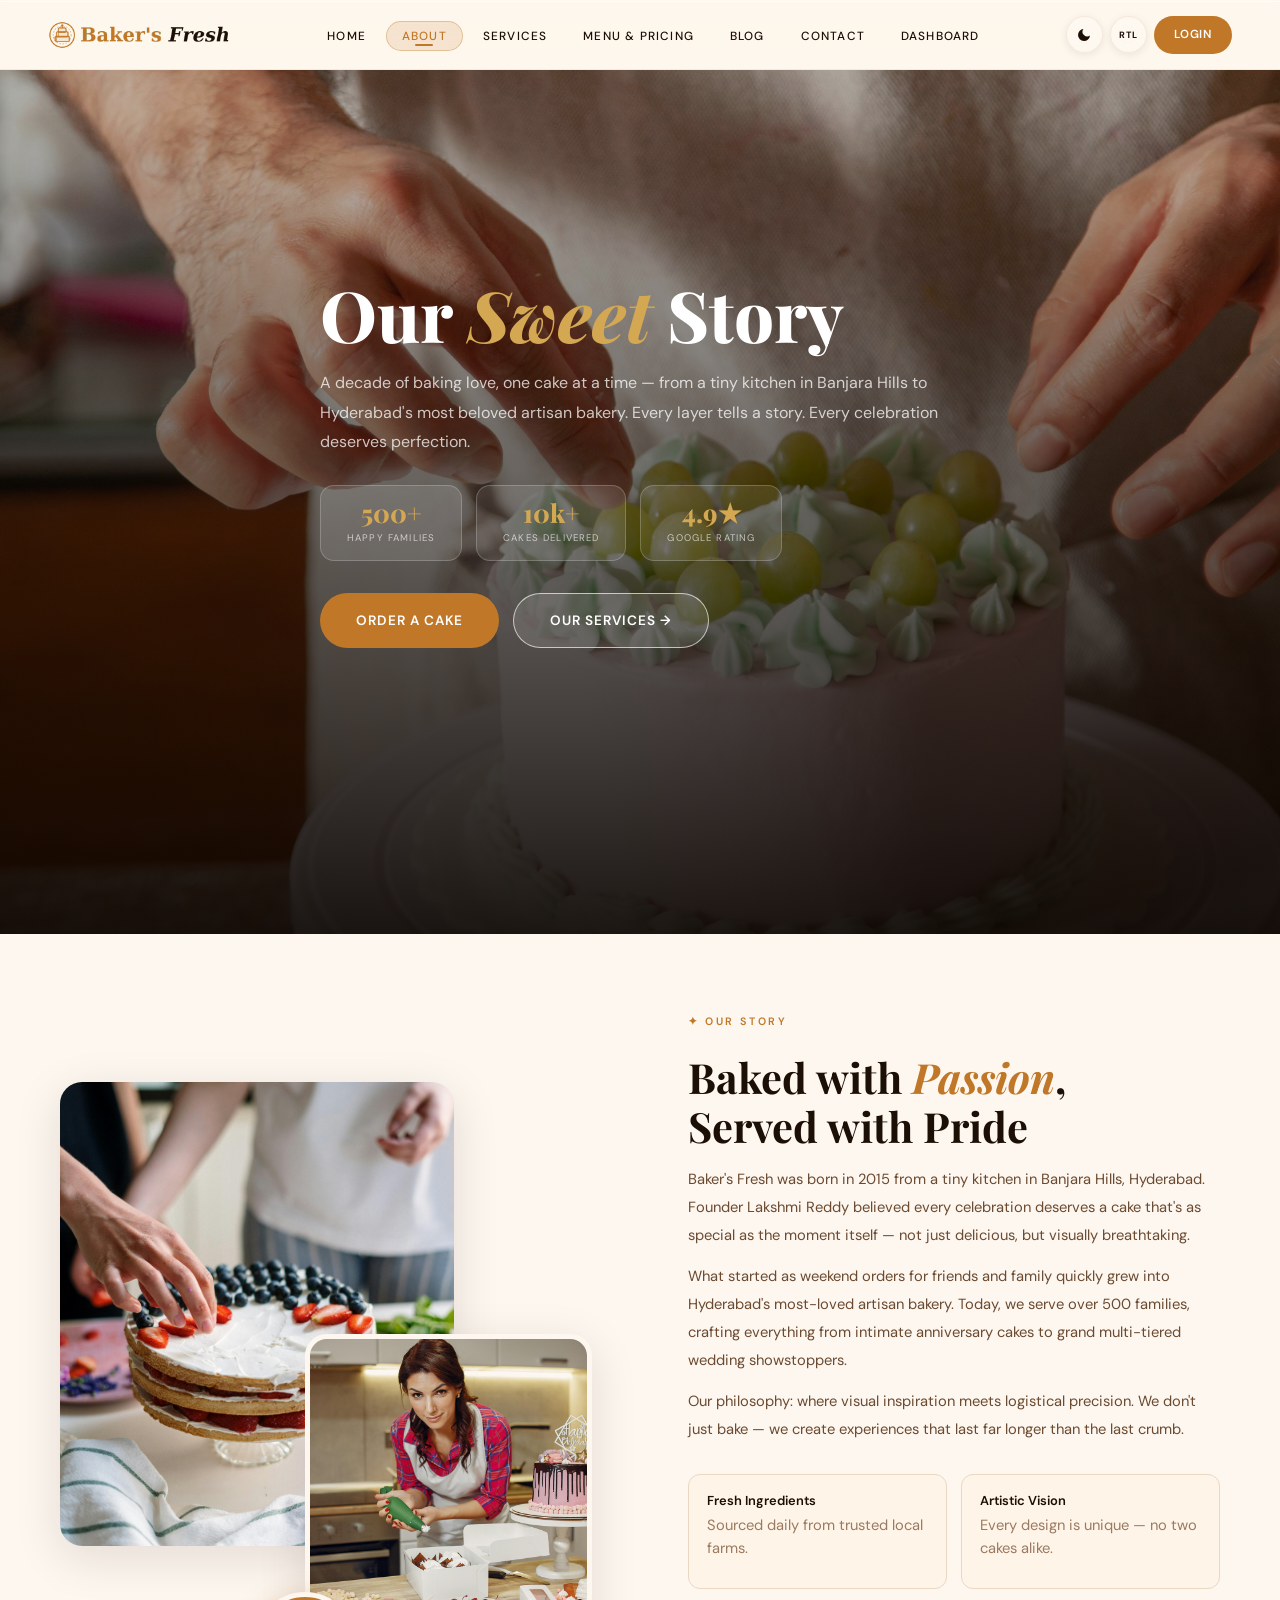
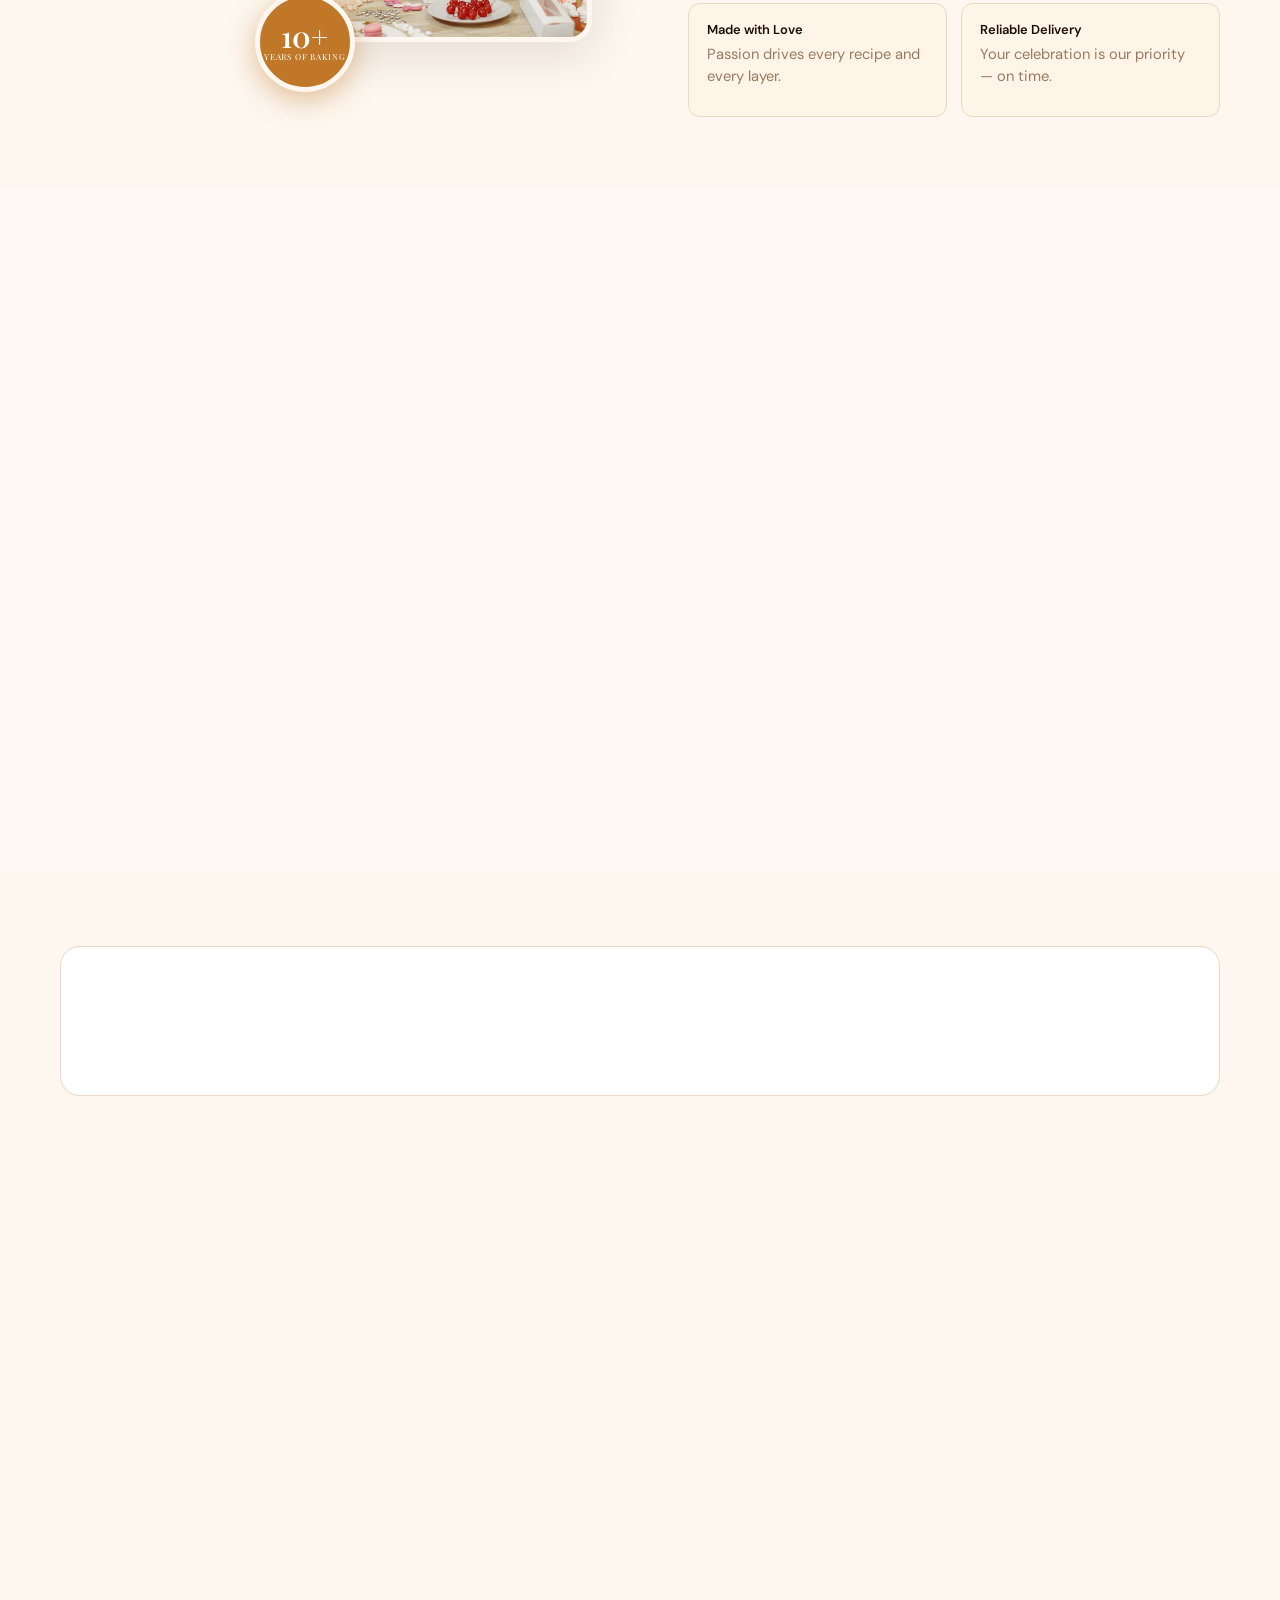
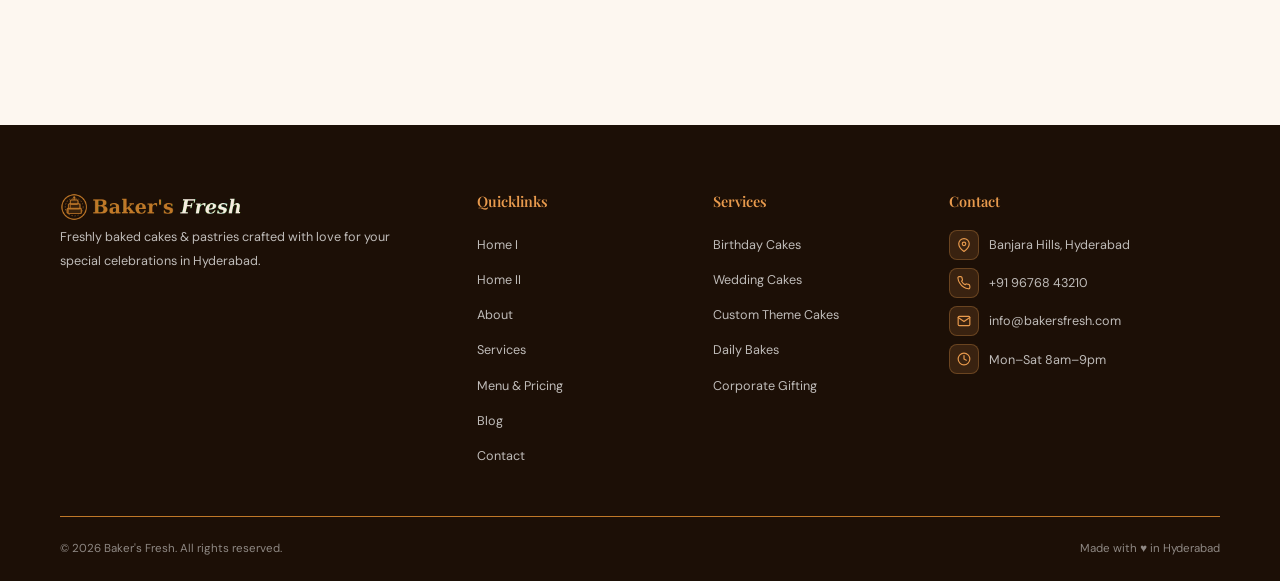
==== commit 274265e4: "initial commit" ====
--- a/about.html
+++ b/about.html
@@ -239,4 +239,4 @@
      
 <script src="js/global.js"></script>
 <script src="js/about.js"></script>
-</body></html>
+</body></html>
--- a/css/global.css
+++ b/css/global.css
@@ -125,6 +125,14 @@
 .logo-img--dark  { display: none; }
 [data-theme="dark"] .logo-img--light { display: none; }
 [data-theme="dark"] .logo-img--dark  { display: block; }
+
+/* Footer always shows the same logo image regardless of theme, since
+   the footer background is solid black in both light and dark mode.
+   The dark-variant logo file is used here (typically light-colored
+   artwork suited for a dark background) so it stays visible without
+   needing a separate theme-based swap like the nav has. */
+footer .logo-img--light { display: none; }
+footer .logo-img--dark  { display: block; }
 .logo {
   font-family: 'Playfair Display', serif;
   font-size: 1.52rem;
@@ -283,7 +291,14 @@
 .mob-dropdown a { padding: 10px 10px 10px 26px; border: none; font-size: .76rem; color: var(--text2); transition: color .2s, padding-inline-start .2s; }
 .mob-dropdown a:hover { color: #C07828; padding-inline-start: 32px; }
 
-
+/* ══════════════════════════════════════════════════════
+   PAGE HERO (.ph)
+   ──────────────────────────────────────────────────────
+   ≥ 1280px  →  75vh / 600px min
+   1024–1279 →  70vh / 540px min
+   640–1023  →  65vh / 460px min
+   < 640     →  58vh / 380px min  (was 44vh / 260px)
+══════════════════════════════════════════════════════ */
 .ph {
   position: relative;
   height: 75vh;
@@ -326,6 +341,7 @@
   max-width: 540px; line-height: 1.78;
 }
 
+/* ── STATS BAR ── */
 .stats-bar {
   display: grid; grid-template-columns: repeat(4,1fr);
   background: var(--surface);
@@ -346,7 +362,7 @@
 }
 .stat-l { font-size: .67rem; letter-spacing: .16em; text-transform: uppercase; color: var(--text3); }
 
-
+/* ── PROMO ── */
 .promo {
   background: linear-gradient(125deg, #C07828 0%, #E09040 100%);
   padding: 32px 48px; display: flex; align-items: center;
@@ -367,6 +383,7 @@
 }
 .code-copy:hover { background: rgba(255,255,255,.4); }
 
+/* ── FEATURE CARDS ── */
 .feat-grid { display: grid; grid-template-columns: repeat(3,1fr); gap: 26px; }
 .fcard {
   padding: 36px 28px; border-radius: 22px; text-align: center;
@@ -389,6 +406,7 @@
 .ftitle { font-family: 'Playfair Display', serif; font-size: 1.15rem; font-weight: 600; color: var(--text); margin-bottom: 9px; }
 .fdesc  { font-size: .82rem; color: var(--text3); line-height: 1.75; }
 
+/* ── CTA FULL WIDTH ── */
 .cta-fw { position: relative; min-height: 480px; display: flex; align-items: center; overflow: hidden; }
 .cta-fw-bg { position: absolute; inset: 0; background: url('Images/cta-cake.jpg') center/cover; }
 .cta-fw-bg::after { content: ''; position: absolute; inset: 0; background: linear-gradient(110deg,rgba(10,4,0,.93) 0%,rgba(10,4,0,.65) 100%); }
@@ -399,45 +417,61 @@
 .cta-inner p { font-size: .9rem; color: rgba(255,255,255,.72); line-height: 1.85; margin-bottom: 30px; max-width: 420px; }
 .cta-btns { display: flex; gap: 14px; flex-wrap: wrap; }
 
+/* ── NEWSLETTER ── */
 .nl { background: linear-gradient(125deg,#C07828 0%,#9A5F18 100%); padding: 76px 0; text-align: center; }
 .nl-inner { max-width: 540px; margin: 0 auto; padding: 0 24px; }
-.nl-inner h2 { font-family: 'Playfair Display', serif; font-size: 2.2rem; font-weight: 700; color: #fff; margin-bottom: 10px; }
+.nl-inner h2 { font-family: 'Playfair Display', serif; font-size: 2.2rem; font-weight: 700; color:#fff; margin-bottom: 10px; }
 .nl-inner h2 em { font-style: italic; }
-.nl-inner p { color: rgba(255,255,255,.78); font-size: .9rem; margin-bottom: 26px; }
-.nl-form { display: flex; border-radius: 100px; overflow: hidden; background: #fff; max-width: 400px; margin: 0 auto; }
-.nl-form input { flex: 1; padding: 13px 20px; border: none; outline: none; font-size: .85rem; color: #1C0F06; background: transparent; }
+.nl-inner p { color:#fff; font-size: .9rem; margin-bottom: 26px; }
+.nl-form { display: flex; border-radius: 100px;overflow: hidden; background: #fff; max-width: 400px; margin: 0 auto; }
+.nl-form input { flex: 1; padding: 13px 20px; border:none; outline:none; font-size: .85rem; color:#1C0F06; background: transparent; }
 .nl-form input::placeholder { color: #9A7A60; }
 .nl-form button { padding: 0 24px; background: #C07828; border: none; color: #fff; font-size: .73rem; font-weight: 600; letter-spacing: .07em; text-transform: uppercase; cursor: pointer; transition: background .2s; white-space: nowrap; }
 .nl-form button:hover { background: #9A5F18; }
 
-footer { background: var(--bg2); padding: 64px 0 0; }
+/* ── FOOTER ──
+   Background stays the brand orange→brown gradient in BOTH themes
+   (by design — see chat). Because the gradient itself doesn't change
+   with theme, the text on top of it uses its own fixed light palette
+   instead of --text/--text2/--text3, which are tuned for light-on-light
+   or dark-on-dark surfaces and would lose contrast here either way.
+   A thin top border and subtle shadow are added in dark mode only, to
+   help the warm footer read as a separate region against the very dark
+   page background instead of looking like a stray bright block. */
+footer {
+  background: #000000;
+  padding: 64px 0 0;
+}
+[data-theme="dark"] footer {
+  background: #000000;
+  border-top: 1px solid rgba(255,255,255,.08);
+}
 .foot-grid { display: grid; grid-template-columns: 2fr 1fr 1fr 1.5fr; gap: 40px; padding-bottom: 48px; }
-.foot-logo { font-family: 'Playfair Display', serif; font-size: 1.48rem; font-weight: 800; color: #C07828; display: inline-block; margin-bottom: 14px; }
-.foot-logo span { font-style: italic; color: var(--text); }
-.foot-brand p { font-size: .79rem; line-height: 1.85; color: var(--text3); }
-.foot-col h5 { font-family: 'Playfair Display', serif; font-size: .9rem; font-weight: 600; color: #C07828; margin-bottom: 16px; }
+.foot-logo { font-family: 'Playfair Display', serif; font-size: 1.48rem; font-weight: 800; color: #E89A4D; display: inline-block; margin-bottom: 14px; }
+.foot-logo span { font-style: italic; color: #fff; }
+.foot-brand p { font-size: .79rem; line-height: 1.85; color: rgba(255,255,255,.72); }
+.foot-col h5 { font-family: 'Playfair Display', serif; font-size: .9rem; font-weight: 600; color: #E89A4D; margin-bottom: 16px; }
 .foot-col ul { display: flex; flex-direction: column; gap: 8px; }
-.foot-col a { font-size: .79rem; color: var(--text3); transition: color .2s; display: inline-flex; align-items: center; gap: 0; }
-.foot-col a:hover { color: #C07828; }
+.foot-col a { font-size: .79rem; color: rgba(255,255,255,.72); transition: color .2s; display: inline-flex; align-items: center; gap: 0; }
+.foot-col a:hover { color: #E89A4D; }
 .foot-icon {
   width: 30px; height: 30px; border-radius: 8px;
-  background: rgba(192,120,40,.12); border: 1px solid rgba(212,168,83,.25);
+  background: rgba(232,154,77,.14); border: 1px solid rgba(232,154,77,.28);
   display: inline-flex; align-items: center; justify-content: center;
   flex-shrink: 0; margin-right: 10px;
   transition: background .25s, border-color .25s, transform .25s;
 }
-.foot-col a:hover .foot-icon { background: #C07828; border-color: #C07828; transform: scale(1.1); }
-.foot-icon svg { stroke: #C07828; transition: stroke .25s; }
-.foot-col a:hover .foot-icon svg { stroke: #fff; }
+.foot-col a:hover .foot-icon { background: #E89A4D; border-color: #E89A4D; transform: scale(1.1); }
+.foot-icon svg { stroke: #E89A4D; transition: stroke .25s; }
+.foot-col a:hover .foot-icon svg { stroke: #1C0F06; }
 .foot-bottom {
   display: flex; justify-content: space-between; align-items: center;
   flex-wrap: wrap; gap: 8px; padding: 22px 0;
-  border-top: 1px solid var(--border); font-size: .72rem; color: var(--text3);
-}
-[data-theme="dark"] .foot-bottom { border-top-color: rgba(255,255,255,.10); color: rgba(255,255,255,.30); }
-
-
-
+  border-top: 1px solid rgba(255,255,255,.12); font-size: .72rem; color: rgba(255,255,255,.50);
+}
+
+
+/* ── ANIMATIONS ── */
 @keyframes slideUp { from { opacity: 0; transform: translateY(32px); } to { opacity: 1; transform: none; } }
 @keyframes fadeIn  { from { opacity: 0; } to { opacity: 1; } }
 @keyframes sPulse  { 0%,100% { opacity:.5; transform:scaleY(1); } 50% { opacity:1; transform:scaleY(1.35); } }
@@ -449,6 +483,7 @@
 .rd3 { transition-delay: .3s; }
 .rd4 { transition-delay: .4s; }
 
+/* ── RTL ── */
 [dir="rtl"] .steps::before { transform: scaleX(-1); }
 [dir="rtl"] .val:hover     { transform: translateX(-4px); }
 [dir="rtl"] .feat-row:hover{ transform: translateX(-4px); }
@@ -457,6 +492,7 @@
 
 
 
+/* ── ≥ 1280px ── */
 @media (min-width: 1280px) {
   #nav { padding: 0 52px; }
   .nav-links a { padding: 7px 16px; font-size: .74rem; }
@@ -467,7 +503,7 @@
   .ph-sub        { font-size: .95rem; max-width: 580px; }
 }
 
-
+/* ── 1024px – 1279px ── */
 @media (min-width: 1024px) and (max-width: 1279px) {
   #nav { padding: 0 32px; }
   .nav-links { gap: 0; }
@@ -479,7 +515,7 @@
   .ph-title      { font-size: clamp(2.2rem, 4.5vw, 3.6rem); }
 }
 
-
+/* ── 640px – 1023px ── */
 @media (min-width: 769px) and (max-width: 1023px) {
   
   #nav { padding: 0 22px; }
@@ -496,7 +532,7 @@
   .ph-sub        { font-size: .88rem; max-width: 480px; }
 }
 
-
+/* ── ≥ 769px: show desktop nav ── */
 @media (min-width: 769px) {
   .ham        { display: none!important; }
   .nav-links  { display: flex !important; }
@@ -504,7 +540,7 @@
   .rtl-btn    { display: flex !important; }
 }
 
-
+/* ── ≤ 768px: mobile ── */
 @media (max-width: 768px) {
   .nav-links { display: none !important; }
   .ham { display: flex !important; }
@@ -523,13 +559,13 @@
   #nav { padding: 0 18px; }
 }
 
-
+/* ── < 640px ── */
 @media (max-width: 639px) {
   .ph            { height: 58vh; min-height: 380px; padding-bottom: 40px; }
   .ph-title      { font-size: clamp(1.8rem, 7vw, 2.6rem); }
   .ph-sub        { font-size: .82rem; max-width: 100%; }
 
-
+  /* newsletter — horizontal pill, scaled for small screens (matches menu.css) */
   .nl            { padding: 48px 0; }
   .nl-inner      { padding: 0 20px; max-width: 100%; }
   .nl-inner h2   { font-size: 1.6rem; }
@@ -566,7 +602,7 @@
     cursor: pointer;
   }
 
- 
+  /* center footer */
   footer              { padding: 48px 0 0; }
   .foot-grid          { grid-template-columns: 1fr; gap: 28px; text-align: center; }
   .foot-brand         { display: flex; flex-direction: column; align-items: center; }
@@ -578,7 +614,7 @@
   .foot-bottom        { flex-direction: column; align-items: center; text-align: center; gap: 6px; }
 }
 
-
+/* ── ≤ 400px ── */
 @media (max-width: 400px) {
   footer       { padding: 44px 0 0; }
   .foot-grid   { gap: 20px; }
--- a/css/about.css
+++ b/css/about.css
@@ -1,7 +1,10 @@
+.sec {
+  padding: 64px 0;
+}
 
 .ph {
   min-height: 110vh; 
-  align-items: flex-end; 
+  align-items: center; justify-content: center;
   padding-bottom: 64px;
 }
 .ph-bg::after {
@@ -118,32 +121,67 @@
 .tav-name { font-size: .83rem; font-weight: 600; color: var(--text); }
 .tav-sub  { font-size: .7rem; color: var(--text3); }
 
-
-footer { background: var(--bg2); padding: 64px 0 0; }
-.foot-grid { display: grid; grid-template-columns: 2fr 1fr 1fr 1.5fr; gap: 40px; padding-bottom: 48px; }
-.foot-logo { font-family: 'Playfair Display', serif; font-size: 1.48rem; font-weight: 800; color: #C07828; display: inline-block; margin-bottom: 14px; }
-.foot-logo span { font-style: italic; color: var(--text); }
-.foot-brand p { font-size: .79rem; line-height: 1.85; color: var(--text3); }
-.foot-col h5 { font-family: 'Playfair Display', serif; font-size: .9rem; font-weight: 600; color: #C07828; margin-bottom: 16px; }
+footer {
+  background:#1C0F06;
+  padding: 64px 0 0;
+}
+[data-theme="dark"] footer {
+  background: #1C0F06;
+  border-top: 1px solid rgba(255,255,255,.08);
+}
+
+.foot-grid {
+  display: grid;
+  grid-template-columns: 2fr 1fr 1fr 1.5fr;
+  gap: 40px;
+  padding-bottom: 48px;
+}
+
+.foot-logo {
+  font-family: 'Playfair Display', serif;
+  font-size: 1.48rem; font-weight: 800;
+  color: #E89A4D; display: inline-block; margin-bottom: 14px;
+}
+.foot-logo span { font-style: italic; color: #D4A853; }
+.foot-brand p { font-size: .79rem; line-height: 1.85; color: rgba(255,255,255,.72); }
+
+.foot-col h5 {
+  font-family: 'Playfair Display', serif;
+  font-size: .9rem; font-weight: 600;
+  color: #E89A4D; margin-bottom: 16px;
+}
 .foot-col ul { display: flex; flex-direction: column; gap: 8px; }
-.foot-col a { font-size: .79rem; color: var(--text3); transition: color .2s; display: inline-flex; align-items: center; gap: 0; }
-.foot-col a:hover { color: #C07828; }
+
+
+.foot-col a {
+  font-size: .79rem; color: rgba(255,255,255,.72);
+  transition: color .2s;
+  display: inline-flex; align-items: center; gap: 0;
+}
+.foot-col a:hover { color: #E89A4D; }
+
+
 .foot-icon {
   width: 30px; height: 30px; border-radius: 8px;
-  background: rgba(192,120,40,.12); border: 1px solid rgba(212,168,83,.25);
+  background: rgba(232,154,77,.14);
+  border: 1px solid rgba(232,154,77,.28);
   display: inline-flex; align-items: center; justify-content: center;
   flex-shrink: 0; margin-right: 10px;
   transition: background .25s, border-color .25s, transform .25s;
 }
-.foot-col a:hover .foot-icon { background: #C07828; border-color: #C07828; transform: scale(1.1); }
-.foot-icon svg { stroke: #C07828; transition: stroke .25s; }
-.foot-col a:hover .foot-icon svg { stroke: #fff; }
+.foot-col a:hover .foot-icon {
+  background: #E89A4D;
+  border-color: #E89A4D;
+  transform: scale(1.1);
+}
+.foot-icon svg { stroke: #E89A4D; transition: stroke .25s; }
+.foot-col a:hover .foot-icon svg { stroke: #1C0F06; }
+
 .foot-bottom {
   display: flex; justify-content: space-between; align-items: center;
   flex-wrap: wrap; gap: 8px; padding: 22px 0;
-  border-top: 1px solid var(--border); font-size: .72rem; color: var(--text3);
-}
-[data-theme="dark"] .foot-bottom { border-top-color: rgba(255,255,255,.10); color: rgba(255,255,255,.30); }
+  border-top: 1px solid #C07828; font-size: .72rem; color: rgba(255,255,255,.50);
+}
 
 
 @media (min-width: 1280px) {
@@ -152,6 +190,7 @@
   .nav-r .btn { display: inline-flex !important; }
   #nav        { padding: 0 48px; }
   .wrap       { max-width: 1280px; padding: 0 60px; }
+  .sec { padding: 72px 0; }
   .ph { min-height: 96vh; padding-bottom: 80px; align-items: center;  }
   .ph-title { font-size: 4.4rem; }
   .ph-sub { font-size: 1rem; max-width: 640px; }
@@ -184,6 +223,7 @@
   .nav-r .btn { display: inline-flex !important; }
   #nav        { padding: 0 30px; }
   .wrap       { max-width: 1020px; padding: 0 36px; }
+  .sec { padding: 64px 0; }
   .ph { min-height: 90vh; padding-bottom: 68px;align-items: center;  }
   .ph-title { font-size: clamp(2.4rem, 4.5vw, 3.6rem); }
   .about-story { gap: 52px; }
@@ -213,7 +253,7 @@
 
 
   .wrap     { padding: 0 26px; }
-  .sec      { padding: 68px 0; }
+  .sec      { padding: 56px 0; }
   .sec-head { margin-bottom: 44px; }
   .sec-title { font-size: clamp(1.7rem, 3.2vw, 2.3rem); }
   .sec-sub  { font-size: .87rem; }
@@ -322,7 +362,7 @@
 
 
   .wrap     { padding: 0 16px; }
-  .sec      { padding: 48px 0; }
+  .sec      { padding: 44px 0; }
   .sec-head { margin-bottom: 32px; }
   .sec-title { font-size: clamp(1.45rem, 6.5vw, 1.9rem); }
   .sec-sub  { font-size: .83rem; }
@@ -342,7 +382,7 @@
   body { padding-top: 56px; }
   .mob-nav { top: 56px; left: 4px; right: 4px; }
   .wrap { padding: 0 13px; }
-  .sec  { padding: 40px 0; }
+  .sec  { padding: 36px 0; }
   .ph { padding-bottom: 28px; }
   .ph-title { font-size: clamp(1.6rem, 8vw, 2rem); }
   .ph-sub { font-size: .8rem; }
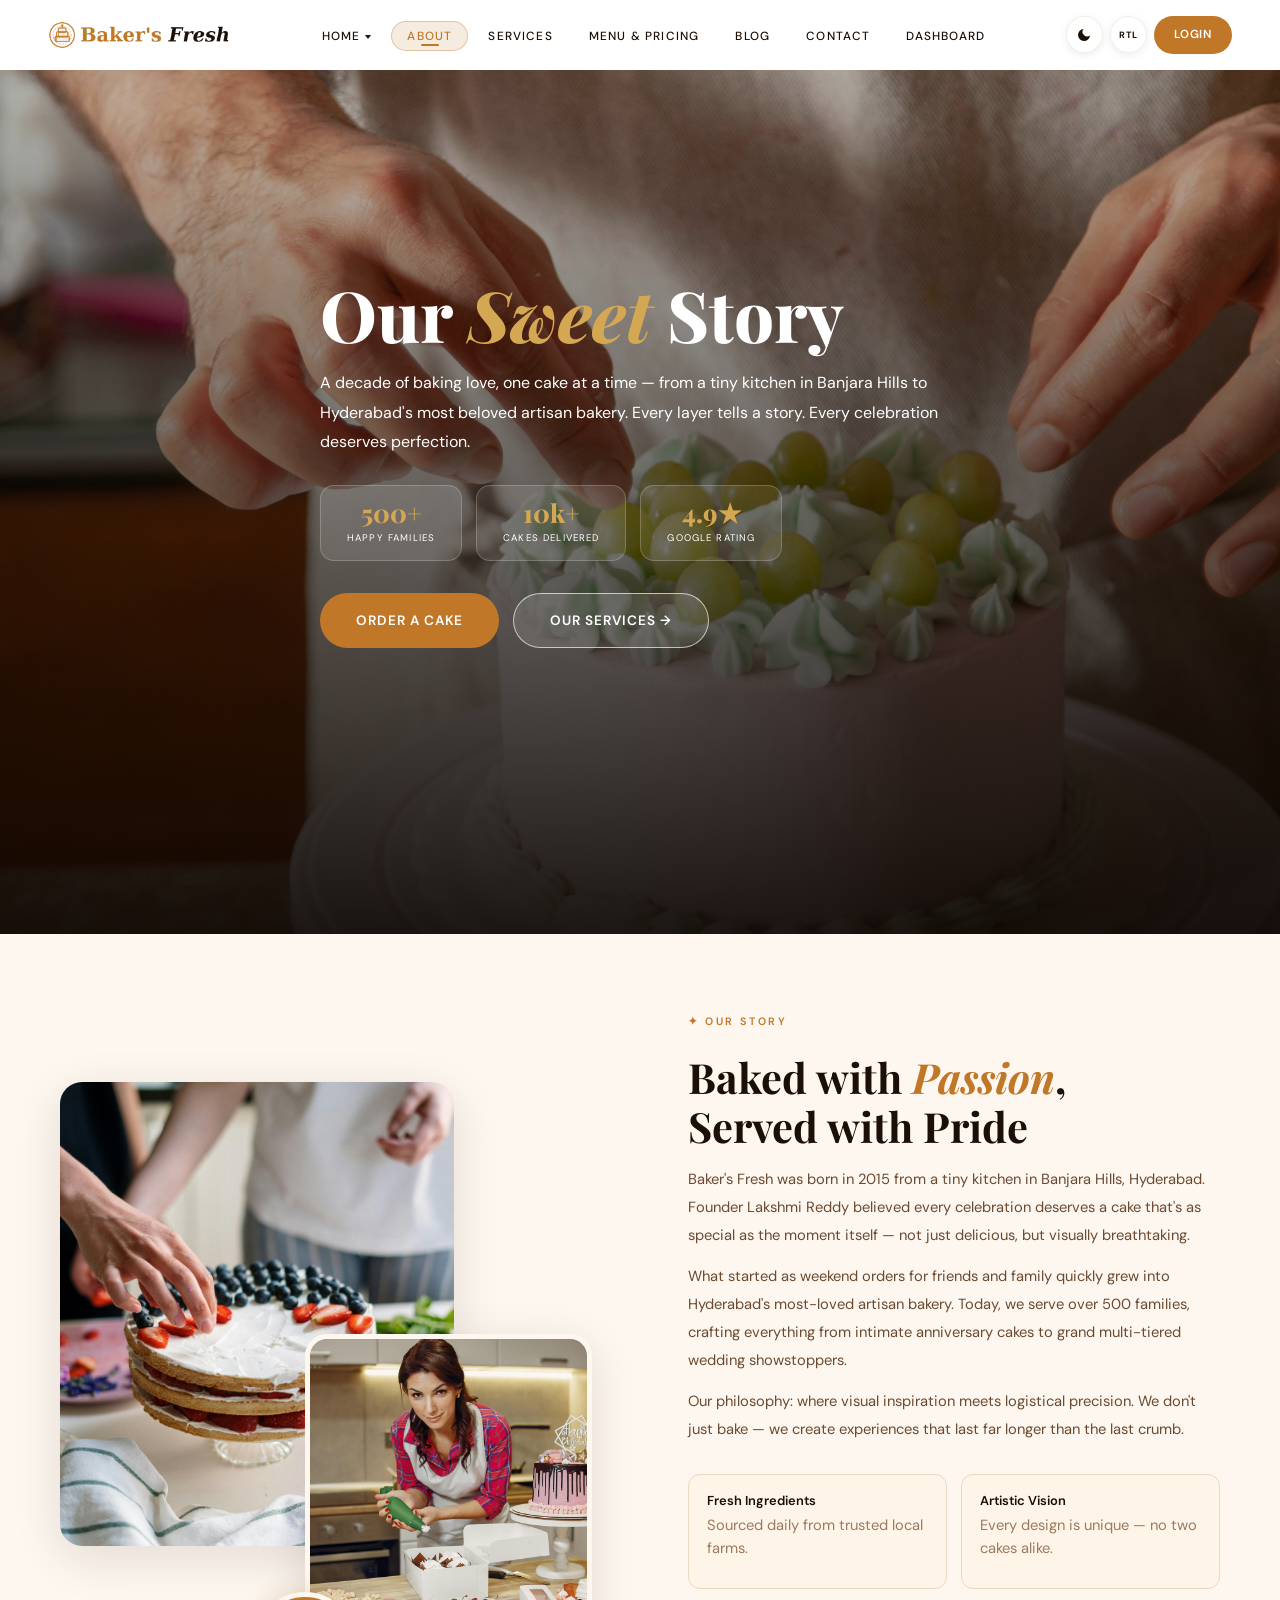
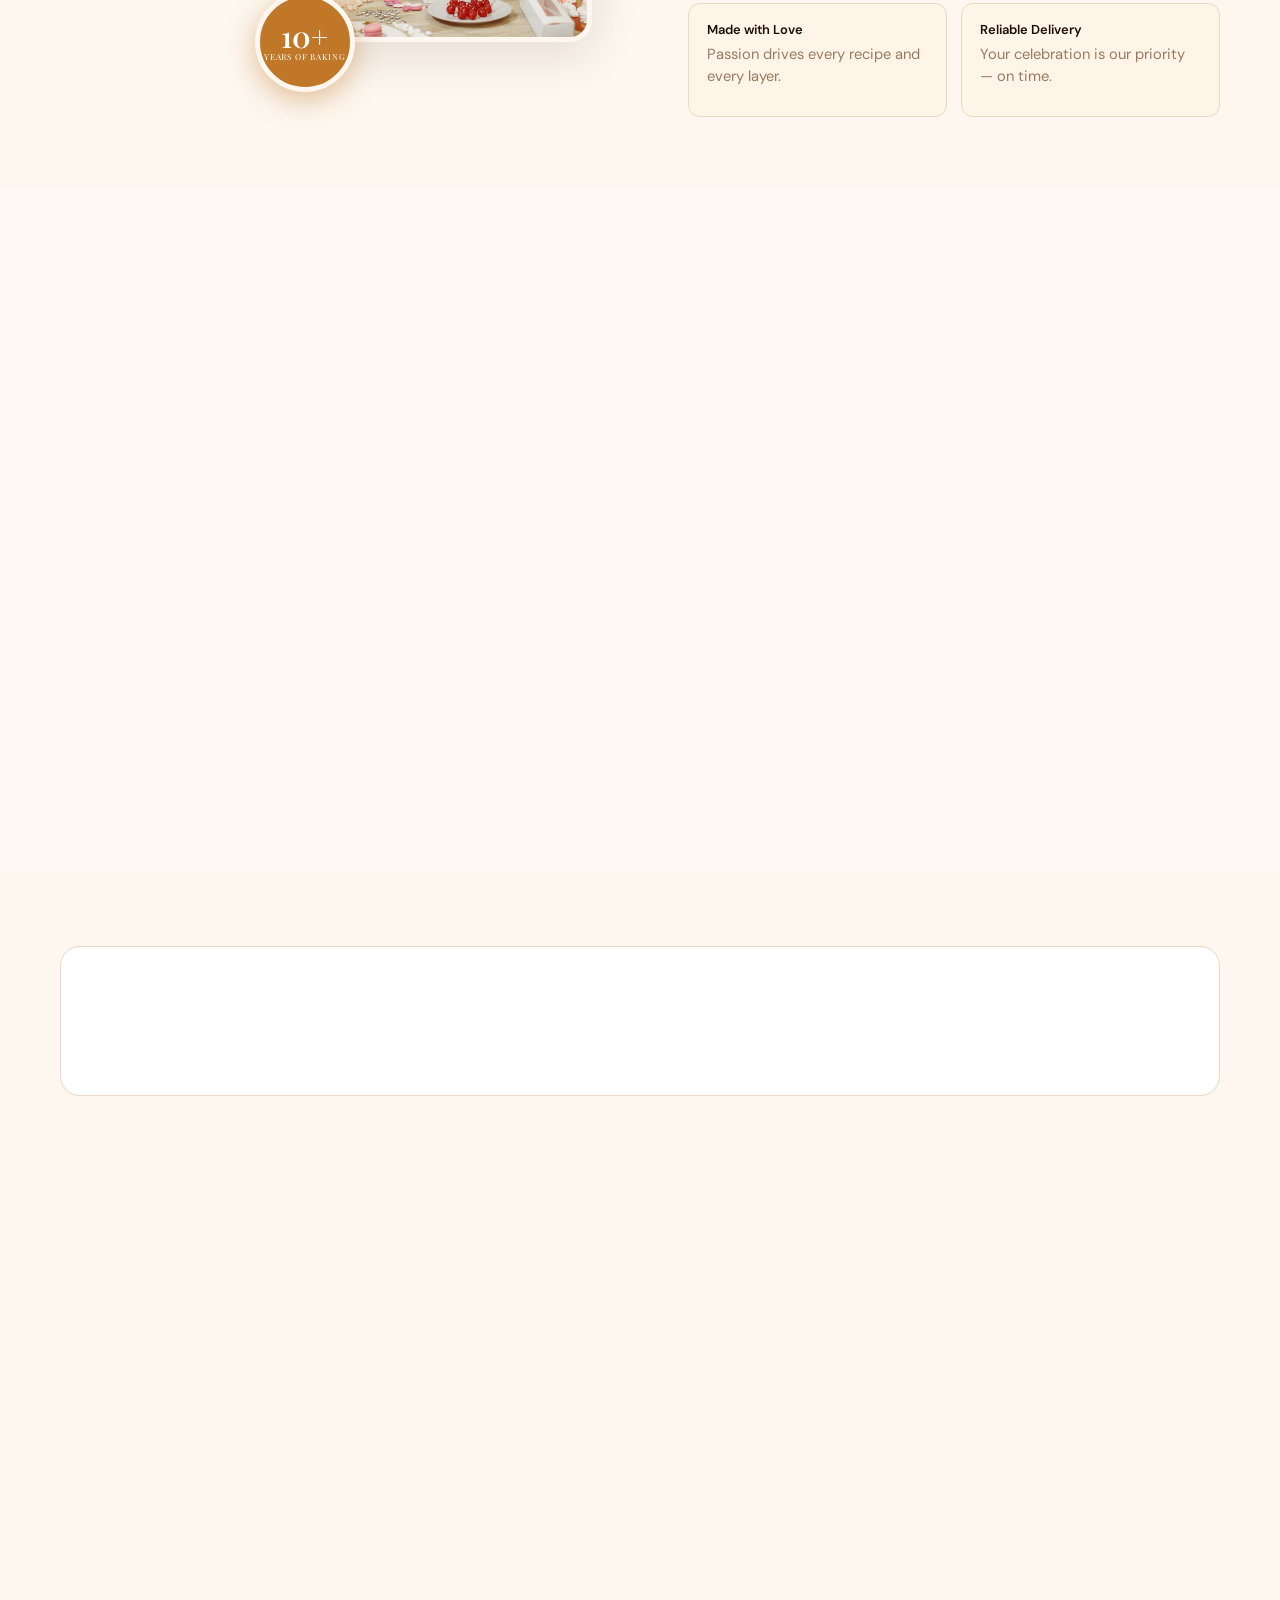
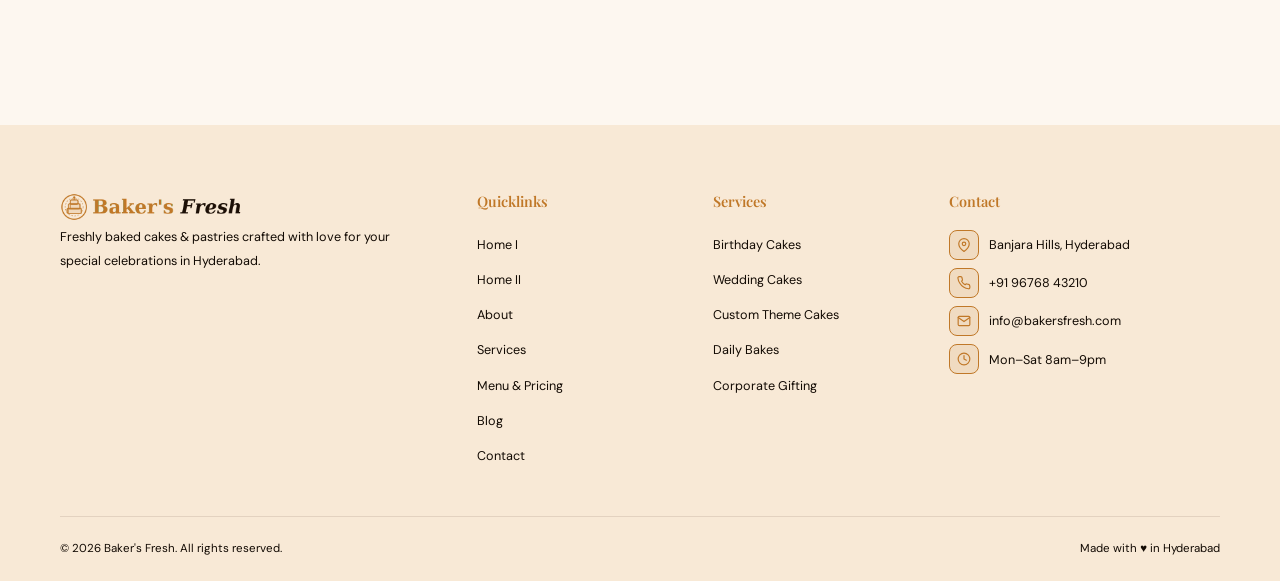
==== commit ae63d173: "initial commit" ====
--- a/about.html
+++ b/about.html
@@ -22,7 +22,7 @@
   <ul class="nav-links">
 
     <li class="has-drop">
-      <a href="index.html">Home</a>
+      <a href="index.html">Home<span class="drop-chevron"></span></a>
       <div class="nav-dropdown">
         <a class="dd-item" href="index.html">Home I</a>
         <a class="dd-item" href="home2.html">Home II</a>
--- a/css/global.css
+++ b/css/global.css
@@ -102,17 +102,16 @@
   height: 70px;
   display: flex; align-items: center; justify-content: space-between;
   padding: 0 40px;
-  background: var(--glass-bg);
-  backdrop-filter: var(--glass-blur);
-  -webkit-backdrop-filter: var(--glass-blur);
-  border-bottom: 1px solid var(--glass-border);
+  background: var(--surface);
+
+  border-bottom: 1px solid var(--surface);
   border-top: 1px solid rgba(255,255,255,.18);
   box-shadow: var(--glass-shadow);
   transition: background .4s ease, box-shadow .3s ease, border-color .4s ease;
   overflow: visible;
 }
 #nav.stuck {
-  background: var(--glass-bg);
+  background: var(--surface);
   box-shadow: 0 12px 40px rgba(0,0,0,.14), 0 1px 0 rgba(255,255,255,.5) inset;
   border-bottom-color: rgba(192,120,40,.28);
 }
@@ -121,18 +120,23 @@
   width: auto;
   display: block;
 }
-/* Show light logo by default, dark logo in dark mode */
+
+/* Nav logo: show light-variant (dark "Fresh" text) artwork by
+   default on the light surface nav bar, swap to dark-variant
+   (white "Fresh" text) in dark mode. */
 .logo-img--dark  { display: none; }
 [data-theme="dark"] .logo-img--light { display: none; }
 [data-theme="dark"] .logo-img--dark  { display: block; }
 
-/* Footer always shows the same logo image regardless of theme, since
-   the footer background is solid black in both light and dark mode.
-   The dark-variant logo file is used here (typically light-colored
-   artwork suited for a dark background) so it stays visible without
-   needing a separate theme-based swap like the nav has. */
-footer .logo-img--light { display: none; }
-footer .logo-img--dark  { display: block; }
+/* Footer logo: footer background is never a light surface (solid
+   black in dark mode, orange/brown gradient in light mode), so the
+   footer always shows the dark-variant artwork (white "Fresh" text)
+   regardless of site theme. */
+ .logo-img--dark  { display: none; }
+[data-theme="dark"] .logo-img--light { display: none; }
+[data-theme="dark"] .logo-img--dark  { display: block; }
+
+
 .logo {
   font-family: 'Playfair Display', serif;
   font-size: 1.52rem;
@@ -144,10 +148,7 @@
   flex-shrink: 0;
   position: relative;
   z-index: 1;
- 
-
-}
-
+}
 
 .logo span { font-style: italic; color: var(--text); }
 
@@ -254,9 +255,8 @@
 
 .mob-nav {
   display: none; position: fixed; top: 70px; left: 8px; right: 8px;
-  border-radius: 18px; background: var(--glass-mob);
-  backdrop-filter: var(--glass-blur); -webkit-backdrop-filter: var(--glass-blur);
-  border: 1px solid var(--glass-border);
+  border-radius: 18px; background: var(--surface);
+  border: 1px solid var(--border);
   box-shadow: 0 16px 48px rgba(0,0,0,.18), 0 1px 0 rgba(255,255,255,.5) inset;
   flex-direction: column; z-index: 999; padding: 10px 20px 18px; overflow: hidden;
 }
@@ -293,11 +293,6 @@
 
 /* ══════════════════════════════════════════════════════
    PAGE HERO (.ph)
-   ──────────────────────────────────────────────────────
-   ≥ 1280px  →  75vh / 600px min
-   1024–1279 →  70vh / 540px min
-   640–1023  →  65vh / 460px min
-   < 640     →  58vh / 380px min  (was 44vh / 260px)
 ══════════════════════════════════════════════════════ */
 .ph {
   position: relative;
@@ -429,46 +424,55 @@
 .nl-form button { padding: 0 24px; background: #C07828; border: none; color: #fff; font-size: .73rem; font-weight: 600; letter-spacing: .07em; text-transform: uppercase; cursor: pointer; transition: background .2s; white-space: nowrap; }
 .nl-form button:hover { background: #9A5F18; }
 
-/* ── FOOTER ──
-   Background stays the brand orange→brown gradient in BOTH themes
-   (by design — see chat). Because the gradient itself doesn't change
-   with theme, the text on top of it uses its own fixed light palette
-   instead of --text/--text2/--text3, which are tuned for light-on-light
-   or dark-on-dark surfaces and would lose contrast here either way.
-   A thin top border and subtle shadow are added in dark mode only, to
-   help the warm footer read as a separate region against the very dark
-   page background instead of looking like a stray bright block. */
 footer {
-  background: #000000;
+  background:#f8e9d6;
   padding: 64px 0 0;
 }
 [data-theme="dark"] footer {
-  background: #000000;
+  background: #1C0F06;
   border-top: 1px solid rgba(255,255,255,.08);
 }
 .foot-grid { display: grid; grid-template-columns: 2fr 1fr 1fr 1.5fr; gap: 40px; padding-bottom: 48px; }
-.foot-logo { font-family: 'Playfair Display', serif; font-size: 1.48rem; font-weight: 800; color: #E89A4D; display: inline-block; margin-bottom: 14px; }
-.foot-logo span { font-style: italic; color: #fff; }
-.foot-brand p { font-size: .79rem; line-height: 1.85; color: rgba(255,255,255,.72); }
-.foot-col h5 { font-family: 'Playfair Display', serif; font-size: .9rem; font-weight: 600; color: #E89A4D; margin-bottom: 16px; }
+.foot-logo { font-family: 'Playfair Display', serif; font-size: 1.48rem; font-weight: 800; color: #ffffff; display: inline-block; margin-bottom: 14px; }
+.foot-logo span { font-style: italic; color: #1C0F06; }
+
+.foot-brand p { font-size: .79rem; line-height: 1.85; color: #120A03; }
+.foot-col h5 { font-family: 'Playfair Display', serif; font-size: .9rem; font-weight: 600; color:#C07828; margin-bottom: 16px; }
 .foot-col ul { display: flex; flex-direction: column; gap: 8px; }
-.foot-col a { font-size: .79rem; color: rgba(255,255,255,.72); transition: color .2s; display: inline-flex; align-items: center; gap: 0; }
-.foot-col a:hover { color: #E89A4D; }
+.foot-col a { font-size: .79rem; color: #120A03; transition: color .2s; display: inline-flex; align-items: center; gap: 0; }
+.foot-col a:hover { color: #C07828;}
 .foot-icon {
   width: 30px; height: 30px; border-radius: 8px;
-  background: rgba(232,154,77,.14); border: 1px solid rgba(232,154,77,.28);
+  background: rgba(192,120,40,.12); border: 1px solid #C07828; 
   display: inline-flex; align-items: center; justify-content: center;
   flex-shrink: 0; margin-right: 10px;
   transition: background .25s, border-color .25s, transform .25s;
 }
-.foot-col a:hover .foot-icon { background: #E89A4D; border-color: #E89A4D; transform: scale(1.1); }
-.foot-icon svg { stroke: #E89A4D; transition: stroke .25s; }
-.foot-col a:hover .foot-icon svg { stroke: #1C0F06; }
+.foot-col a:hover .foot-icon { background: #EAD8C2; border-color:#C07828; transform: scale(1.1); }
+.foot-icon svg { stroke: #C07828; transition: stroke .25s; }
+.foot-col a:hover .foot-icon svg { stroke: #C07828; }
 .foot-bottom {
   display: flex; justify-content: space-between; align-items: center;
   flex-wrap: wrap; gap: 8px; padding: 22px 0;
-  border-top: 1px solid rgba(255,255,255,.12); font-size: .72rem; color: rgba(255,255,255,.50);
-}
+  border-top: 1px solid var(--shadow);font-size: .72rem; color:#120A03;
+}
+
+[data-theme="dark"] .foot-logo { color: #E89A4D; }
+[data-theme="dark"] .foot-logo span { color: #fff; }
+[data-theme="dark"] .foot-brand p { color: rgba(255,255,255,.72); }
+[data-theme="dark"] .foot-col h5 { color: #E89A4D; }
+[data-theme="dark"] .foot-col a { color: rgba(255,255,255,.72); }
+[data-theme="dark"] .foot-col a:hover { color: #E89A4D; }
+[data-theme="dark"] .foot-icon {
+  background: rgba(232,154,77,.14); border-color: rgba(232,154,77,.28);
+}
+[data-theme="dark"] .foot-col a:hover .foot-icon { background: #E89A4D; border-color: #E89A4D; }
+[data-theme="dark"] .foot-icon svg { stroke: #E89A4D; }
+[data-theme="dark"] .foot-col a:hover .foot-icon svg { stroke: #1C0F06; }
+[data-theme="dark"] .foot-bottom {
+  border-top-color: rgba(255,255,255,.12); color: rgba(255,255,255,.50);
+}
+
 
 
 /* ── ANIMATIONS ── */
@@ -489,9 +493,6 @@
 [dir="rtl"] .feat-row:hover{ transform: translateX(-4px); }
 [dir="rtl"] .ci:hover      { transform: translateX(-5px); }
 
-
-
-
 /* ── ≥ 1280px ── */
 @media (min-width: 1280px) {
   #nav { padding: 0 52px; }
@@ -517,12 +518,10 @@
 
 /* ── 640px – 1023px ── */
 @media (min-width: 769px) and (max-width: 1023px) {
-  
   #nav { padding: 0 22px; }
   .nav-links { gap: 0; }
   .nav-links a { padding: 6px 8px; font-size: .64rem; }
   .wrap { padding: 0 24px; }
-  
 }
 
 @media (min-width: 640px) and (max-width: 1023px) {
@@ -565,7 +564,6 @@
   .ph-title      { font-size: clamp(1.8rem, 7vw, 2.6rem); }
   .ph-sub        { font-size: .82rem; max-width: 100%; }
 
-  /* newsletter — horizontal pill, scaled for small screens (matches menu.css) */
   .nl            { padding: 48px 0; }
   .nl-inner      { padding: 0 20px; max-width: 100%; }
   .nl-inner h2   { font-size: 1.6rem; }
@@ -602,7 +600,6 @@
     cursor: pointer;
   }
 
-  /* center footer */
   footer              { padding: 48px 0 0; }
   .foot-grid          { grid-template-columns: 1fr; gap: 28px; text-align: center; }
   .foot-brand         { display: flex; flex-direction: column; align-items: center; }
--- a/css/about.css
+++ b/css/about.css
@@ -16,7 +16,7 @@
   font-weight: 800; color: #fff; line-height: 1.08; margin-bottom: 16px;
 }
 .ph-title em { font-style: italic; color: #D4A853; }
-.ph-sub { max-width: 580px; font-size: .95rem; color: rgba(255,255,255,.75); line-height: 1.85; margin-bottom: 28px; }
+.ph-sub { max-width: 580px; font-size: .95rem; color:#fff; line-height: 1.85; margin-bottom: 28px; }
 
 .ph-pills { display: flex; gap: 14px; margin-bottom: 32px; align-items: center; }
 .ph-pill {
@@ -28,7 +28,7 @@
 }
 .ph-pill:hover { background: rgba(192,120,40,.25); border-color: rgba(212,168,83,.5); }
 .ph-pill-n { font-family: 'Playfair Display', serif; font-size: 1.45rem; font-weight: 800; color: #D4A853; line-height: 1; margin-bottom: 4px; }
-.ph-pill-l { font-size: .6rem; letter-spacing: .12em; text-transform: uppercase; color: rgba(255,255,255,.65); }
+.ph-pill-l { font-size: .6rem; letter-spacing: .12em; text-transform: uppercase; color: #fff; }
 
 .ph-btns { display: flex; gap: 14px; flex-wrap: wrap; }
 .btn-outline-white { background: rgba(255,255,255,.12); border: 1.5px solid rgba(255,255,255,.65); color: #fff; }
@@ -121,67 +121,6 @@
 .tav-name { font-size: .83rem; font-weight: 600; color: var(--text); }
 .tav-sub  { font-size: .7rem; color: var(--text3); }
 
-footer {
-  background:#1C0F06;
-  padding: 64px 0 0;
-}
-[data-theme="dark"] footer {
-  background: #1C0F06;
-  border-top: 1px solid rgba(255,255,255,.08);
-}
-
-.foot-grid {
-  display: grid;
-  grid-template-columns: 2fr 1fr 1fr 1.5fr;
-  gap: 40px;
-  padding-bottom: 48px;
-}
-
-.foot-logo {
-  font-family: 'Playfair Display', serif;
-  font-size: 1.48rem; font-weight: 800;
-  color: #E89A4D; display: inline-block; margin-bottom: 14px;
-}
-.foot-logo span { font-style: italic; color: #D4A853; }
-.foot-brand p { font-size: .79rem; line-height: 1.85; color: rgba(255,255,255,.72); }
-
-.foot-col h5 {
-  font-family: 'Playfair Display', serif;
-  font-size: .9rem; font-weight: 600;
-  color: #E89A4D; margin-bottom: 16px;
-}
-.foot-col ul { display: flex; flex-direction: column; gap: 8px; }
-
-
-.foot-col a {
-  font-size: .79rem; color: rgba(255,255,255,.72);
-  transition: color .2s;
-  display: inline-flex; align-items: center; gap: 0;
-}
-.foot-col a:hover { color: #E89A4D; }
-
-
-.foot-icon {
-  width: 30px; height: 30px; border-radius: 8px;
-  background: rgba(232,154,77,.14);
-  border: 1px solid rgba(232,154,77,.28);
-  display: inline-flex; align-items: center; justify-content: center;
-  flex-shrink: 0; margin-right: 10px;
-  transition: background .25s, border-color .25s, transform .25s;
-}
-.foot-col a:hover .foot-icon {
-  background: #E89A4D;
-  border-color: #E89A4D;
-  transform: scale(1.1);
-}
-.foot-icon svg { stroke: #E89A4D; transition: stroke .25s; }
-.foot-col a:hover .foot-icon svg { stroke: #1C0F06; }
-
-.foot-bottom {
-  display: flex; justify-content: space-between; align-items: center;
-  flex-wrap: wrap; gap: 8px; padding: 22px 0;
-  border-top: 1px solid #C07828; font-size: .72rem; color: rgba(255,255,255,.50);
-}
 
 
 @media (min-width: 1280px) {
